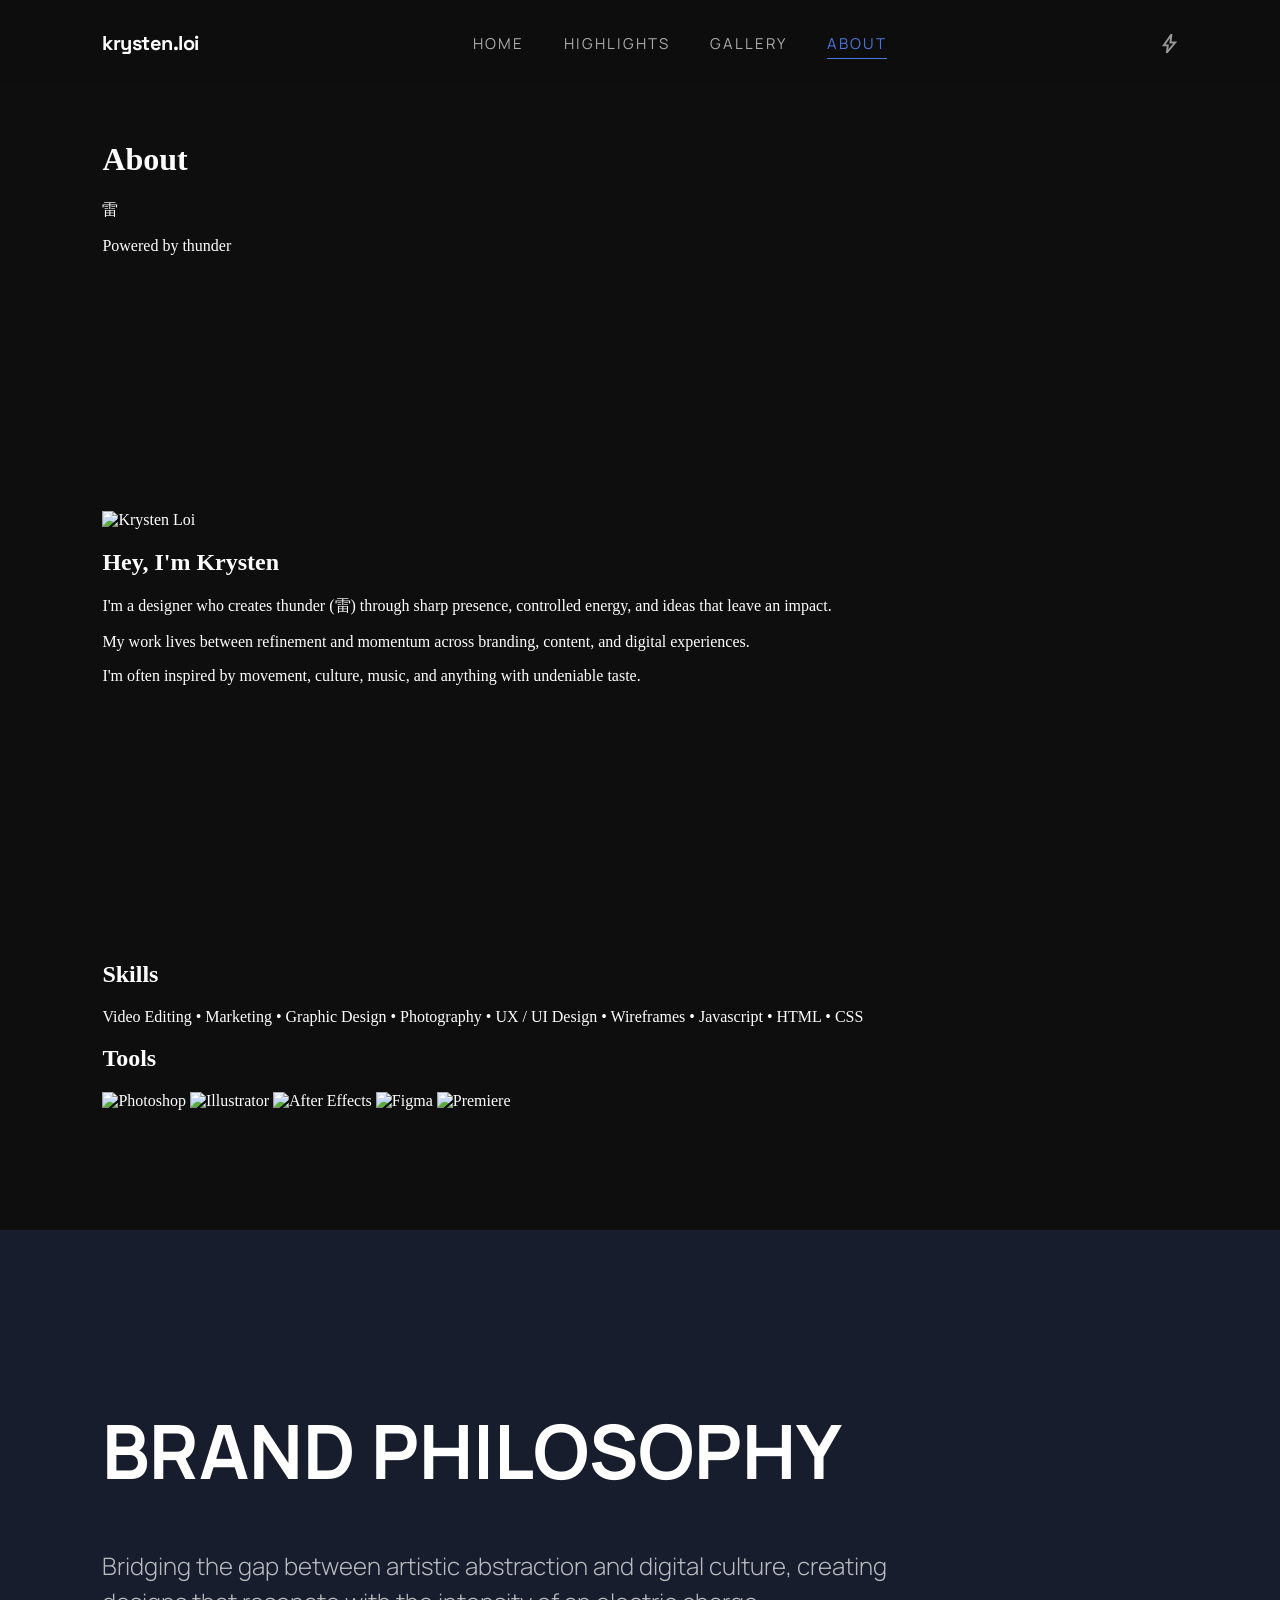
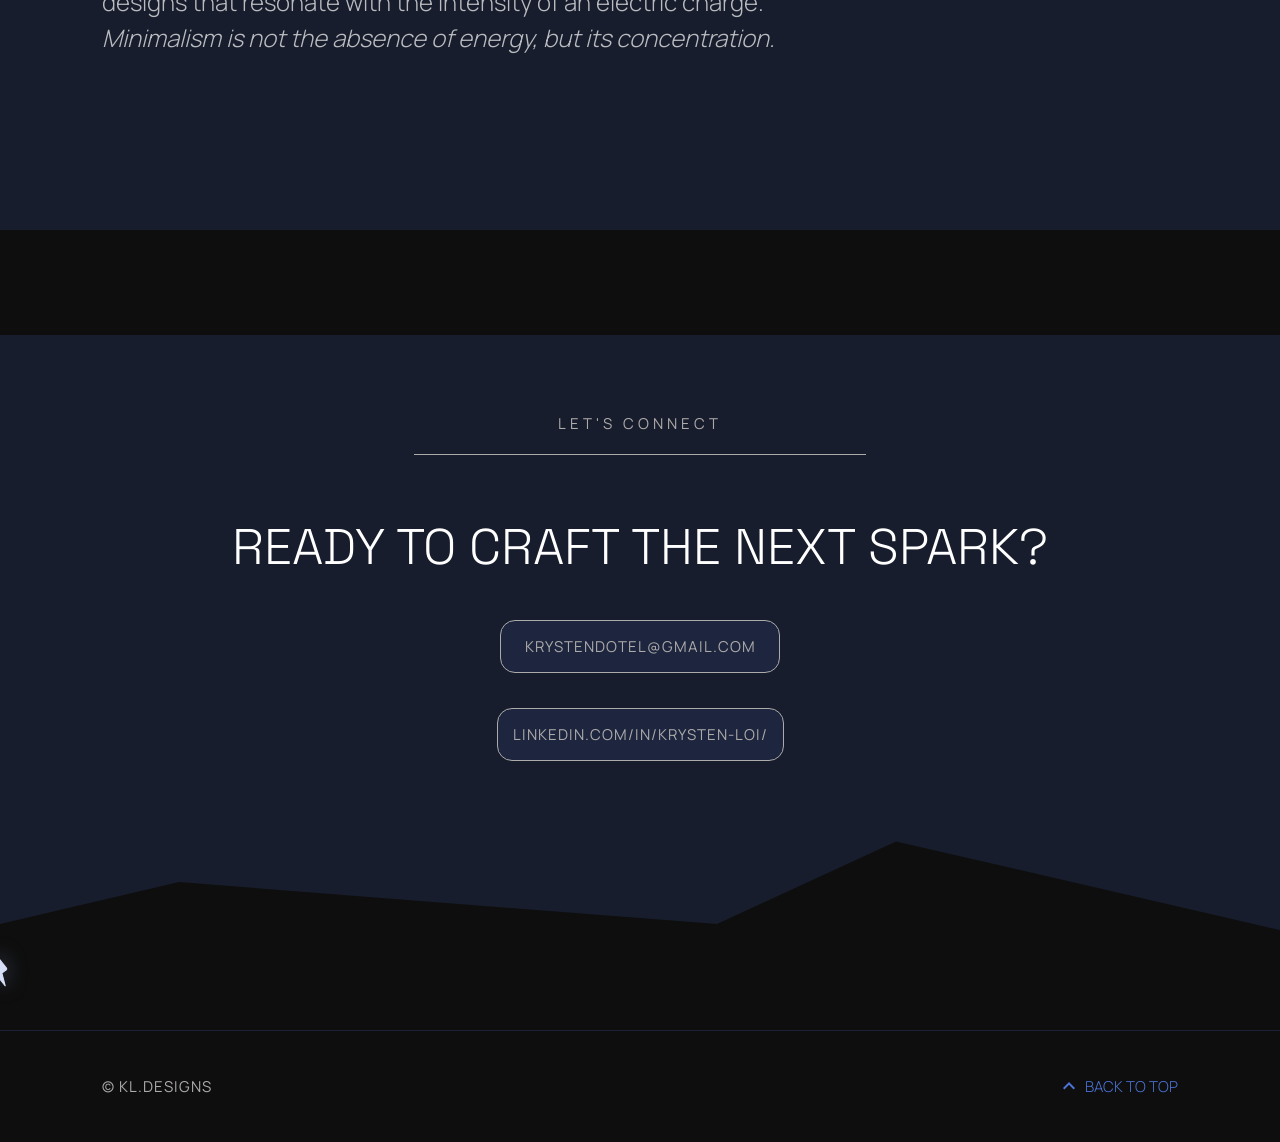
==== about.html @ 182133da "added pages" ====
<!DOCTYPE html>
<html lang="en">

<head>
    <meta charset="UTF-8">
    <meta name="viewport" content="width=device-width, initial-scale=1.0">
    <title>Krysten Loi | Portfolio</title>
    <link rel="stylesheet" href="style.css">

    <link rel="icon" href="media/favicon-k.svg" type="image/svg+xml">
</head>

<body id="top" class="gallery-page">

    <nav class="navbar">
        <div class="logo">krysten.loi</div>
        <ul class="nav-links">
            <li><a href="index.html">Home</a></li>
            <li class="dropdown">
                <a href="index.html#highlights">Highlights</a>
                <ul class="dropdown-menu">
                    <li><a href="highlight-1.html"><span>01</span> Abstract</a></li>
                    <li><a href="highlight-2.html"><span>02</span> Motion</a></li>
                    <li><a href="highlight-3.html"><span>03</span> System</a></li>
                </ul>
            </li>
            <li><a href="gallery.html">Gallery</a></li>
            <li><a href="about.html" class="active">About</a></li>
        </ul>
        <div class="nav-icon">
            <img src="media/lightning-icon.svg" class="lightning-icon" alt="Lightning Icon">
        </div>
    </nav>

    <!-- Page Hero -->
    <header class="about-hero section reveal">
        <div class="container">
            <h1 class="hero-title">About</h1>
            <div class="thunder-accent">
                <span class="kanji-thunder">雷</span>
                <p class="thunder-sub">Powered by thunder</p>
            </div>
        </div>
    </header>

    <!-- Bio Section -->
    <section class="bio section reveal">
        <div class="container bio-grid">
            <div class="bio-image">
                <img src="media/krysten-portrait.jpg" alt="Krysten Loi">
            </div>
            <div class="bio-text">
                <h2 class="section-title">Hey, I'm <span class="blue-text">Krysten</span></h2>
                <p class="large-p">
                    I'm a designer who creates thunder <span class="kanji-small">(雷)</span> through sharp presence, controlled energy, and ideas that leave an impact.
                </p>
                <p>My work lives between refinement and momentum across branding, content, and digital experiences.</p>
                <p>I'm often inspired by movement, culture, music, and anything with undeniable taste.</p>
            </div>
        </div>
    </section>

    <!-- Skills & Tools -->
    <section class="skills-tools section reveal">
        <div class="container">
            <div class="skill-block">
                <h2 class="section-title">Skills</h2>
                <div class="skills-list">
                    <span>Video Editing</span> • <span>Marketing</span> • <span>Graphic Design</span> • <span>Photography</span> • 
                    <span>UX / UI Design</span> • <span>Wireframes</span> • <span>Javascript</span> • <span>HTML</span> • <span>CSS</span>
                </div>
            </div>

            <div class="tool-block">
                <h2 class="section-title">Tools</h2>
                <div class="tools-grid">
                    <img src="media/tool-ps.svg" alt="Photoshop">
                    <img src="media/tool-ai.svg" alt="Illustrator">
                    <img src="media/tool-ae.svg" alt="After Effects">
                    <img src="media/tool-figma.svg" alt="Figma">
                    <img src="media/tool-pr.svg" alt="Premiere">
                    <!-- Add your other tool icons here -->
                </div>
            </div>
        </div>
    </section>

    <!-- Philosophy -->
    <section class="philosophy section reveal">
        <div class="container">
            <h2 class="section-title">Brand <span class="blue-text">Philosophy</span></h2>
            <p class="philosophy-text">
                Bridging the gap between artistic abstraction and digital culture, creating designs that resonate with the 
                <span class="blue-glow">intensity of an electric charge</span>.<br>
                <em>Minimalism is not the absence of energy, but its concentration.</em>
            </p>
        </div>
    </section>

    <div class="cta-content">
        <div class="cta-head-group reveal">
            <div class="cta-head-group">
                <p class="cta-tagline">Let's Connect</p>
                <div class="cta-line"></div>
                <h2 class="cta-main">Ready to craft the next spark?</h2>
            </div>
            <div class="cta-buttons">
                <a href="mailto:krystendotel@gmail.com" class="btn">krystendotel@gmail.com</a>
                <a href="https://linkedin.com/in/krysten-loi/" class="btn">linkedin.com/in/krysten-loi/</a>
            </div>
        </div>
        <div class="cta-bg"></div>
    </div>

    <footer class="footer">
        <div class="footer-bottom">
            <span>© kl.designs</span>
            <a href="#" class="back-to-top" id="backToTop">
                <img src="media/back-to-top-icon.svg" class="back-to-top-button" alt="Back to Top Button">
                Back to Top
            </a>
        </div>
    </footer>

    <div class="custom-cursor-container" id="customCursor">
        <img src="media/cursor.svg" class="custom-cursor-svg" alt="Lightning Cursor">
    </div>
    <script src="cursor.js"></script>

    <script>
        document.addEventListener("DOMContentLoaded", function () {
            const observerOptions = {
                threshold: 0.15 // Triggers when 15% of the element is visible
            };

            const observer = new IntersectionObserver((entries) => {
                entries.forEach((entry) => {
                    if (entry.isIntersecting) {
                        entry.target.classList.add("active");
                        // Optional: Stop observing after it reveals once
                        // observer.unobserve(entry.target);
                    }
                });
            }, observerOptions);

            // Target all elements you want to reveal
            const revealElements = document.querySelectorAll(".reveal");
            revealElements.forEach((el) => observer.observe(el));
        });
    </script>

    <script>
        document.getElementById('backToTop').addEventListener('click', function (e) {
            e.preventDefault(); // Stops the '#' from appearing in your URL
            window.scrollTo({
                top: 0,
                behavior: 'smooth'
            });
        });
    </script>
</body>

</html>
---- style.css ----
@import url('https://fonts.googleapis.com/css2?family=Manrope:wght@300;400;700&family=Space+Grotesk:wght@300;400;700&display=swap');

html {
    scroll-behavior: smooth;
}

/* 1. The initial state (Hidden and shifted down) */
.reveal {
    opacity: 0;
    transform: translateY(30px);
    transition: all 0.8s cubic-bezier(0.25, 1, 0.5, 1);
    transition-property: transform, opacity;
    width: 100%
}
/* 2. The visible state (Triggered by JS) */
.reveal.active {
    opacity: 1;
    transform: translateY(0);
}

:root {
    --bg-color: 14, 14, 14;
    --electric-blue: 77, 117, 216;
    --text-white: 255, 255, 255;
    --text-muted: 173, 170, 170;
    --vivid-purple: 155, 127, 220;
    --burnt-orange: 158, 88, 50;
    --gold-yellow: 213, 173, 82;
}

* {
    box-sizing: border-box;
    /* Stops padding from breaking layout */
}

body {
    position: relative;
    background-color: rgba(var(--bg-color));
    margin: 0;
    padding: 0;
    overflow-x: hidden;
    color: rgba(var(--text-white));
}

.white-text {
    color: rgba(var(--text-white));
}
.accent-text {
    color: rgba(var(--electric-blue));
}
.h1-accent-text {
    color: rgba(var(--vivid-purple));
}
.h2-accent-text {
    color: rgba(var(--burnt-orange));
}
.h3-accent-text {
    color: rgba(var(--gold-yellow));
}

/* Cursor */
body, a, button, .btn, .project-img-wrapper, .project-img-wrapper img, .gallery-action {
    cursor: none !important;
}
.custom-cursor-container {
    position: fixed;
    pointer-events: none;
    /* This allows the mouse to "see" the links underneath */
    z-index: 9999;
    transform: translate(-50%, -50%);
    display: none;
    /* Initial Glow */
    filter: drop-shadow(0 0 10px rgba(125, 143, 193, 0.5));
    transition: filter 0.3s ease, transform 0.3s ease;
}
/* The Active State */
.custom-cursor-container.cursor-hover {
    filter: drop-shadow(0 0 20px rgba(125, 143, 193, 1)) brightness(1.2);
    transform: translate(-50%, -50%) scale(1.3);
}
/* Show only on desktop/mouse devices */
@media (pointer: fine) {
    .custom-cursor-container {
        display: block;
    }
}
.custom-cursor-svg {
    width: 15px;
    /* Adjust based on your design */
    height: auto;
    display: block;
}

/* General Section Spacing - The "Safety Zone" */
.section, .gallery-section, .philosophy {
    padding: 120px 8%;
    /* 8% keeps content from touching the screen edges */
}
.project-item, .project-img-wrapper, .gallery-section, .philosophy .container, .skills-grid {
    position: relative; 
    z-index: 10;
}

/* Navbar */
.navbar {
    position: fixed;
    top: 0;
    width: 100%;
    display: flex;
    justify-content: space-between;
    align-items: center;
    padding: 30px 8%;
    z-index: 100;
    background: rgba(var(--bg-color), 0.8);
    backdrop-filter: blur(10px);
}
.nav-links {
    display: flex;
    list-style: none;
    gap: 40px;
    margin: 0;
    padding: 0;
}
.nav-links li {
    position: relative;
}
.nav-links li > a {
    position: relative;
    z-index: 1; /* Sits above the glow */
    transition: color 0.3s ease;
}
.nav-links a {
    text-decoration: none;
    color: rgba(var(--text-muted));
    font-family: 'Manrope', sans-serif;
    font-size: 15px;
    text-transform: uppercase;
    letter-spacing: 2px;
}
.nav-links a.active {
    color: rgba(var(--electric-blue));
    border-bottom: 1px solid rgba(var(--electric-blue));
    padding-bottom: 4px;
}
/* The Glow Effect */
.nav-links li > a::after {
    content: '';
    position: absolute;
    top: 50%;
    left: 50%;
    transform: translate(-50%, -50%);
    width: 120%; /* Makes the glow wider than the text */
    height: 150%; /* Makes the glow taller than the text */
    background: radial-gradient(
        circle, 
        rgba(var(--electric-blue), 0.15) 0%, 
        rgba(var(--electric-blue), 0.25) 70%
    );
    border-radius: 50%;
    filter: blur(10px);
    opacity: 0;
    z-index: -1; /* Sits behind the text */
    transition: opacity 0.4s ease;
    pointer-events: none;
}
/* Show glow on hover */
.nav-links li > a:hover::after {
    opacity: 5;
}
/* Ensure dropdown links don't get the glow */
.dropdown-menu li a::after {
    display: none !important;
}
.nav-links li.dropdown {
    position: relative;
    display: inline-block;
}
.dropdown-menu {
    position: absolute;
    top: 120%; /* Sits right below the navbar */
    left: 0;
    background: rgba(var(--bg-color), 0.95);
    backdrop-filter: blur(10px);
    list-style: none;
    padding: 5px 0;
    margin: 0;
    min-width: 105px;
    border-radius: 0 5px 5px 0;
    border-left: 1px solid rgba(var(--electric-blue), 0.5);
    
    /* Hidden state */
    opacity: 0;
    visibility: hidden;
    transform: translateY(10px);
    transition: all 0.3s ease;
    z-index: -5;
}
/* Show on hover */
.dropdown:hover .dropdown-menu {
    opacity: 1;
    visibility: visible;
    transform: translateY(0);
}
/* Dropdown link styling */
.dropdown-menu li a {
    padding: 10px 8px;
    display: block;
    color: rgba(var(--text-muted)) !important;
    font-size: 11px !important;
    letter-spacing: 1px;
    border: none !important; /* Removes the active border from the main nav */
    transition: 0.3s ease;
}
.dropdown-menu li a span {
    color: rgba(var(--electric-blue));
    margin-right: 3px;
    font-weight: 700;
}
/* Hover state for project links */
.dropdown-menu li a:hover {
    color: #fff !important;
    background: rgba(var(--electric-blue), 0.1);
    padding-left: 12px;
}
.logo {
    color: rgba(var(--text-white));
    font-family: 'Space Grotesk', sans-serif;
    font-size: 20px;
    letter-spacing: -0.5px;
    font-weight: 700;
}
/* Lightning Vector */
.lightning-icon {
    height: auto;
    display: block;
    object-fit: contain;
}
.page-lightning-container {
    position: absolute;
    top: 2.05%;
    right: 12%;
    width: 122px;
    height: 100%;
    z-index: 2; /* Sits above backgrounds (1) but below images (10) */
    pointer-events: none;
}
.page-lightning-svg {
    width: 100%;
    height: 100%;
    object-fit: fill; /* Allows it to stretch the full length of the page */
    opacity: 0.6;
}

/* Footer */
.footer {
    width: 100%;
    height: 0;
    position: relative;
    z-index: 10;
    padding-top: 40px;
}
.footer-bottom {
    border-top: 0.5px solid rgba(var(--electric-blue), 0.2);
    display: flex;
    justify-content: space-between;
    align-items: center;
    margin: 60px 0;
    padding: 45px 8%;
}
/* Copyright Text */
.footer-bottom span {
    margin: 0;
    font-family: 'Manrope', sans-serif;
    text-transform: uppercase;
    font-size: 15px;
    letter-spacing: 1px;
    color: rgba(var(--text-muted));
}
/* The Link Container */
.back-to-top {
    margin: 0;
    display: flex;
    align-items: center;
    gap: 10px;
    text-decoration: none;
    font-family: 'Manrope', sans-serif;
    font-size: 15px;
    font-weight: 300;
    text-transform: uppercase;
    color: rgba(var(--electric-blue));
    transition: opacity 0.3s ease;
}
.back-to-top:hover {
    opacity: 0.7;
}
.back-to-top-button {
    width: 12px;
    height: auto;
}

/* ==========================================================================
   HOME (Index)
   ========================================================================== */

/* Hero Section */
.hero {
    height: 100vh;
    display: flex;
    align-items: center;
    padding: 0 8%;
    position: relative;
}
.hero-tagline {
    font-family: 'Manrope', sans-serif;
    font-size: 15px;
    color: rgba(var(--text-muted));
    letter-spacing: 3px;
    text-transform: uppercase;
    margin-bottom: 20px;
}
.hero-title h1 {
    font-family: 'Space Grotesk', sans-serif;
    font-size: clamp(60px, 10vw, 130px);
    text-transform: uppercase;
    line-height: 1;
    margin: 0;
}
/* The Thunder Glow */
.thunder-wrapper {
    position: relative;
    display: inline-block;
}
.glow-text {
    position: absolute;
    top: 0;
    left: 0;
    z-index: -1;
    color: rgba(var(--electric-blue));
    filter: blur(25px);
    opacity: 0.7;
}
.hero-disclaimer {
    font-family: 'Manrope', sans-serif;
    color: rgba(var(--text-muted));
    font-size: 15px;
    letter-spacing: 1px;
    margin-top: 20px;
    font-weight: 300;
}
.hero-container::after {
    content: '';
    position: absolute;
    inset: 0;
    background: rgb(125, 143, 193);
    opacity: 0;
    z-index: 1;
    pointer-events: none;
    /* Lasts 1.2s to cover the initial zap and some afterglow */
    animation: storm-flicker 3s ease-out forwards;
}
@keyframes storm-flicker {

    /* 0s - 0.5s: The Violent Strike (Rapid flickering) */
    0% {
        opacity: 0;
    }

    2% {
        opacity: 0.20;
    }

    4% {
        opacity: 0.05;
    }

    6% {
        opacity: 0.35;
    }

    /* The Peak */
    8% {
        opacity: 0.10;
    }

    10% {
        opacity: 0.25;
    }

    12% {
        opacity: 0.05;
    }

    15% {
        opacity: 0.15;
    }

    25% {
        opacity: 0;
    }
}
.lightning-zap {
    width: 804px;
    height: 2234px;
    background-image: url('media/animated-lightning-ss.png');
    background-repeat: no-repeat;
    background-size: 8040px 2234px;

    animation: zap-strike 0.6s steps(9) forwards;

    position: absolute;
    top: 0;
    right: -10%;
    transform: scale(0.35);
    transform-origin: top;

    filter: drop-shadow(0 0 15px rgba(var(--electric-blue), 0.6));
    animation: zap-strike 0.6s steps(9) forwards, lightning-glow 0.6s ease-out forwards;
}
@keyframes zap-strike {
    from {
        background-position: 0 0;
    }

    to {
        background-position: -7236px 0;
    }
}
@keyframes lightning-glow {
    0% {
        filter: drop-shadow(0 0 0px rgba(var(--electric-blue), 0));
    }

    20% {
        filter: drop-shadow(0 0 30px rgba(var(--electric-blue), 0.9)) brightness(1.5);
    }

    100% {
        filter: drop-shadow(0 0 15px rgba(var(--electric-blue), 0.6)) brightness(1.1);
    }
}
#highlights h2, #gallery h2, .philosophy h2, #skills h2 {
    font-family: 'Manrope', sans-serif;
    font-size: clamp(40px, 6vw, 75px);
    line-height: 1;
    text-transform: uppercase;
    margin-bottom: 60px;
}

/* Project Highlights */
#highlights {
    background-color: rgba(var(--electric-blue), 0.15);
    padding-top: 150px;
}
.project-item {
    margin-bottom: 100px;
}
.project-item h3 {
    font-family: 'Space Grotesk', sans-serif;
    font-size: 30px;
    line-height: 1;
    text-transform: uppercase;
    font-weight: 400;
    color: rgba(255, 255, 255);
}
.project-item p {
    font-family: 'Manrope', sans-serif;
    font-size: 20px;
    line-height: 1.3;
    margin-bottom: 30px;
    font-weight: 300;
    color: rgba(var(--text-white), 0.7);
    max-width: 900px;
    width: 100%;
}
.project-num {
    font-family: 'Manrope', sans-serif;
    color: rgba(var(--text-muted));
    font-size: 15px;
    text-transform: uppercase;
}
.tags {
    display: flex;
    gap: 10px;
    margin: 20px 0;
}
.tags span {
    font-family: 'Manrope', sans-serif;
    background: rgba(var(--electric-blue), 0.15);
    color: rgba(var(--text-muted));
    padding: 10px 12px;
    border-radius: 10px;
    font-size: 15px;
    font-weight: 300;
}
.project-img-wrapper img {
    width: 100%;
    max-width: 900px;
    height: auto;
    display: block;
    border-radius: 3px;

    filter: brightness(0.8);
    /* Smooth out the animation */
    transition: transform 0.6s cubic-bezier(0.25, 1, 0.5, 1), filter 0.3s ease;
}
.project-img-wrapper:hover img {
    /* Slightly enlarges the image */
    transform: scale(1.02);

    /* Optional: Slight brightness boost to make it "pop" */
    filter: brightness(1);
}

/* Gallery */
.gallery-scroll {
    overflow: hidden;
    /* Hides the images that are "off-screen" */
    width: 120%;
    margin-left: -10%;
}
.scroll-track {
    display: flex;
    gap: 0px;
    width: max-content;
    /* Critical: keeps all images in one long line */
    animation: scroll 80s linear infinite;
}
.scroll-track img {
    height: 350px;
    border-radius: 0px;
    flex-shrink: 0;
    /* Prevents images from getting squashed */
}
@keyframes scroll {
    0% {
        transform: translateX(0);
    }

    100% {
        /* This moves the track exactly to the point where the 
           cloned images start, making the reset invisible */
        transform: translateX(-50%);
    }
}
.gallery-scroll:hover .scroll-track {
    animation-play-state: paused;
}
.gallery-action a {
    text-decoration: none;
    display: flex;
    align-items: center;
    gap: 15px;
    margin-top: 40px;
    width: fit-content;
}
.gallery-action a p {
    font-family: 'Manrope', sans-serif;
    font-size: 20px;
    color: rgba(255, 255, 255, 0.7);
    line-height: 1;
    font-weight: 300;
    margin: 0;
    /* Removes default browser margins that can break alignment */
}
.gallery-button {
    width: 10px;
    height: auto;
    transition: transform 0.3s ease;
    /* Smooth animation for the hover effect */
}
/* Make the arrow move slightly on hover */
.gallery-action:hover .gallery-button {
    transform: translateX(5px);
}

/* Philosophy */
.philosophy {
    background-color: rgba(77, 117, 216, 0.15);
    padding-bottom: 150px;
}
.philosophy-text {
    font-family: 'Manrope', sans-serif;
    color: rgba(255, 255, 255, 0.7);
    font-size: 24px;
    max-width: 800px;
    line-height: 1.5;
    font-weight: 300;
}

/* Skills */
.skills-grid {
    display: grid;
    grid-template-columns: max-content max-content;
    gap: 160px;
}
.skills-group p {
    font-family: 'Manrope', sans-serif;
    font-size: 25px;
    font-weight: 300;
    color: rgba(125, 143, 193);
    line-height: 1;

    margin-top: 0;
    padding: 5px 0 25px 0;
    /* Controls vertical space inside each item */
    border-bottom: 1.5px solid rgba(62, 79, 121, 0.5);
}
.skills-group p:first-child {
    padding-top: 30px;
    border-top: 1.5px solid rgba(62, 79, 121, 0.5);
}
.tools-group {
    display: flex;
    flex-direction: column;
    gap: 13.5px;
}
.tool {
    display: flex;
    align-items: center;

    padding: 5px 0 25px 0;
    /* Tighten this number to decrease vertical spacing */
    border-bottom: 1.5px solid rgba(62, 79, 121, 0.5);
}
.tool:first-child {
    padding-top: 30px;
    border-top: 1.5px solid rgba(62, 79, 121, 0.5);
}
.tool p {
    font-family: 'Manrope', sans-serif;
    font-size: 25px;
    font-weight: 300;
    color: rgba(255, 255, 255, 0.7);
    margin: 0;
    line-height: 1.2;
}
.tool img {
    width: 55px;
    height: auto;
    padding-right: 20px;
}

/* CTA Section Container */
.cta-content {
    position: relative;
    text-align: center;
    overflow: hidden;
    display: flex;
    flex-direction: column;
    justify-content: center;
    align-items: center;
    min-height: 700px;
}
/* Grouping the Header Text */
.cta-head-group {
    position: relative;
    z-index: 5;
    width: 100%;
    display: inline-block;
    text-align: center;
    padding: 0 8%;
}
.cta-tagline {
    font-family: 'Manrope', sans-serif;
    text-transform: uppercase;
    letter-spacing: 4px;
    color: rgba(var(--text-muted));
    font-size: 15px;
    margin-bottom: 20px;
}
.cta-line {
    width: 50%;
    height: 1px;
    background: rgba(var(--text-muted));
    margin: 0 auto 60px auto;
}
.cta-main {
    font-family: 'Space Grotesk', sans-serif;
    font-size: 50px;
    text-transform: uppercase;
    font-weight: 300;
}
/* Buttons */
.cta-buttons {
    position: relative;
    z-index: 5;
    display: flex;
    flex-direction: column;
    gap: 35px;
    align-items: center;
}
.cta-buttons a {
    text-decoration: none;
}
.cta-content .btn {
    border: 1px solid rgba(var(--text-muted));
    border-radius: 15px;
    padding: 15px;
    min-width: 280px;
    font-family: 'Manrope', sans-serif;
    text-transform: uppercase;
    font-size: 15px;
    letter-spacing: 1px;
    background: rgba(var(--electric-blue), 0.1);
    color: rgba(var(--text-muted));
    transition: 0.3s;
}
.cta-content .btn:hover {
    border-color: rgba(125, 143, 193);
    background: rgba(var(--electric-blue), 0.05);
    color: rgba(125, 143, 193);
}
/* Background Image */
.cta-bg {
    position: absolute;
    bottom: 0;
    left: 0;
    width: 100%;
    height: 85%;
    background-image: url('media/footer-home.svg');
    background-position: bottom center;
    background-repeat: no-repeat;
    background-size: cover;
    z-index: -1;
    pointer-events: none;
}

/* Responsive Mobile Fixes */
@media (max-width: 768px) {

    .section,
    .navbar {
        padding-left: 5%;
        padding-right: 5%;
    }

    .skills-grid {
        grid-template-columns: 1fr;
        width: 100%;
    }

    .hero-graphic {
        opacity: 0.2;
        right: -10%;
    }
}

/* ==========================================================================
   HIGHLIGHT 1 - POSTER DESIGN (Visual Identity)
   ========================================================================== */

/* Navbar */
.highlight1-page .nav-links a.active {
    color: rgba(var(--vivid-purple));
    border-bottom: 1px solid rgba(var(--vivid-purple));
    padding-bottom: 4px;
}
/* The Glow Effect */
.highlight1-page .nav-links li > a::after {
    content: '';
    position: absolute;
    top: 50%;
    left: 50%;
    transform: translate(-50%, -50%);
    width: 120%; /* Makes the glow wider than the text */
    height: 150%; /* Makes the glow taller than the text */
    background: radial-gradient(
        circle, 
        rgba(var(--vivid-purple), 0.15) 0%, 
        rgba(var(--vivid-purple), 0.25) 70%
    );
    border-radius: 50%;
    filter: blur(10px);
    opacity: 0;
    z-index: -1; /* Sits behind the text */
    transition: opacity 0.4s ease;
    pointer-events: none;
}
/* Show glow on hover */
.highlight1-page .nav-links li > a:hover::after {
    opacity: 5;
}
.highlight1-page .dropdown-menu {
    position: absolute;
    top: 120%; /* Sits right below the navbar */
    left: 0;
    background: rgba(var(--bg-color), 0.95);
    backdrop-filter: blur(10px);
    list-style: none;
    padding: 5px 0;
    margin: 0;
    min-width: 105px;
    border-radius: 0 5px 5px 0;
    border-left: 1px solid rgba(var(--vivid-purple), 0.5);
    
    /* Hidden state */
    opacity: 0;
    visibility: hidden;
    transform: translateY(10px);
    transition: all 0.3s ease;
    z-index: -5;
}
.highlight1-page .dropdown-menu li a span {
    color: rgba(var(--vivid-purple));
    margin-right: 3px;
    font-weight: 700;
}
/* Hover state for project links */
.highlight1-page .dropdown-menu li a:hover {
    color: #fff !important;
    background: rgba(var(--vivid-purple), 0.1);
    padding-left: 12px;
}

.highlight1-page .page-lightning-container {
    position: absolute;
    top: 0;
    height: 91.85%;
    right: 4.7%;
    z-index: 1;
    pointer-events: none;
}

/* Project Hero Layout */
.project-hero {
    height: 80vh;
    display: flex;
    align-items: center;
    padding-top: 0px;
    padding-bottom: 45px;
}
/* View All Portfolio Highlights */
.highlight1-page .back-link {
    font-family: 'Manrope', sans-serif;
    font-size: 15;
    color: rgba(var(--vivid-purple), 0.7);
    text-transform: uppercase;
    letter-spacing: 3px;
    font-weight: 400;
    text-decoration: none;
    display: block;
    margin-bottom: 40px;
}
.back-link img {
    width: 10px;
    height: auto;
    margin-right: 5px;
    vertical-align: middle;
    transition: transform 0.4s cubic-bezier(0.25, 1, 0.5, 1), opacity 0.3s ease;
    opacity: 0.7;
}
.back-link:hover img {
    transform: translateX(-5px); /* Adjust this for how far you want it to slide */
    opacity: 1;
}
.highlight1-page .back-link:hover {
    color: rgba(var(--vivid-purple), 1);
}

/* Project Detail */
.project-meta {
    font-family: 'Manrope', sans-serif;
    font-size: clamp(60px, 10vw, 15);
    color: rgba(var(--text-muted));
    letter-spacing: 3px;
    text-transform: uppercase;
    margin-top: 90px;
    margin-bottom: 40px;
}

/* Hero Title */
.hero-title h1 {
    font-family: 'Space Grotesk', sans-serif;
    font-size: clamp(60px, 10vw, 120px);
    text-transform: uppercase;
    line-height: 1;
    margin: 0;
}
.project-category h1 {
    font-size: clamp(30px, 10vw, 90px);
    font-weight: 300;
}

/* Scroll to Explore */
@keyframes arrowBounce {
    0%, 100% {
        transform: translateY(0);
        opacity: 0.8;
    }
    50% {
        transform: translateY(5px); /* The "nudge" distance */
        opacity: 1;
    }
}
.scroll-prompt img {
    width: 15px;
    height: auto;
    margin-left: 10px;
    animation: arrowBounce 2s infinite ease-in-out;
}
.scroll-prompt {
    font-family: 'Manrope', sans-serif;
    color: rgba(var(--text-muted));
    text-transform: uppercase;
    letter-spacing: 3px;
    font-size: 15px;
    margin-top: 40px;
    font-weight: 300;
}
.scroll-link {
    text-decoration: none;
    color: inherit;
    display: flex;
    align-items: center;
    transition: color 0.3s ease;
}
.scroll-link:hover {
    color: rgba(var(--text-white), 0.8);
}

/* Stats Bar */
.highlight1-page .project-stats {
    display: grid;
    grid-template-columns: 0.5fr 0.8fr 1.4fr 1.6fr 0.3fr;
    padding: 50px 8% 35px;
    background-color: rgba(var(--vivid-purple), 0.05);
}
.stat-item {
    display: block;
    font-family: 'Manrope', sans-serif;
    text-transform: uppercase;
    letter-spacing: 1px;
    font-weight: 300;
}
.stat-item label {
    font-size: 12;
    color: rgba(var(--text-muted));
}
.stat-item p {
    font-size: 15;
    color: rgba(var(--text-white));
}

/* Production Output */
.output-row {
    display: flex;
    align-items: center;
    gap: 0px;
    margin-bottom: 0px;
    padding: 0 8% 0px 0;
}
.output-row.reverse {
    flex-direction: row-reverse;
    text-align: right;
}
.output-img {
    flex: 1;
}
.output-img img {
    width: 80%;
    border-radius: 5px;
}
.output-text {
    flex: 1;
    max-width: 500px;
}
.output-text h3 {
    font-family: 'Space Grotesk', sans-serif;
    font-size: 30px;
    text-transform: uppercase;
    font-weight: 300;
    margin-bottom: 20px;
}
.output-text p {
    font-family: 'Manrope', sans-serif;
    color: rgba(var(--text-muted));
    font-size: 22px;
    font-weight: 300;
    margin-bottom: 20px;
}
.highlight1-page .quote {
    font-family: 'Manrope', sans-serif;
    color: rgba(var(--vivid-purple));
    font-size: 20px;
    font-style: italic;
    letter-spacing: 1px;
    font-weight: 300;
    border-left: 1px solid rgba(var(--vivid-purple));
    margin: 30px 0 0 0;
    padding: 0 0 0 20px;
}
.highlight1-page .reverse .quote {
    border-left: none;
    border-right: 1px solid rgba(var(--vivid-purple), 1);
    padding: 0 20px 0 0;
}

/* The Narrative */
.narrative-text {
    display: grid;
    grid-template-columns: 1fr 2fr; 
    gap: 80px;
    padding: 0px 8% 0 0;
    align-items: start;
}
.narrative-heading h3 {
    margin-top: 0;
    font-family: 'Space Grotesk', sans-serif;
    font-size: 30px;
    text-transform: uppercase;
    font-weight: 300;
}
.narrative-blurb {
    max-width: 700px;
    padding-bottom: 90px;
}
.narrative-blurb h5 {
    margin-top: 0;
    font-family: 'Manrope', sans-serif;
    font-size: 25px;
    color: rgba(var(--text-white), 0.8);
    font-weight: 300;
    margin-bottom: 20px;
}
.narrative-blurb h4 {
    font-family: 'Manrope', sans-serif;
    text-transform: uppercase;
    letter-spacing: 2px;
    font-size: 15px;
    color: rgba(var(--text-muted));
    font-weight: 300;
    letter-spacing: 1px;
    margin: 60px 0 15px 0;
}
.narrative-blurb p {
    font-family: 'Manrope', sans-serif;
    font-size: 20px;
    color: rgba(var(--text-muted));
    font-weight: 300;
    letter-spacing: 1px;
    margin-bottom: 10px;
}

/* Visual Break */
.visual-break img {
    width: 92%;
    border-radius: 5px;
}

/* The Execution */
.execution-text {
    display: grid;
    grid-template-columns: 3fr 1fr; 
    gap: 80px;
    padding: 0px 8% 0 0;
    align-items: start;
}
.execution-heading h3 {
    margin-top: 0;
    font-family: 'Space Grotesk', sans-serif;
    font-size: 30px;
    text-transform: uppercase;
    font-weight: 300;
}
.execution-blurb {
    padding-bottom: 50px;
}
.execution-blurb h5 {
    margin-top: 0;
    font-family: 'Manrope', sans-serif;
    font-size: 25px;
    color: rgba(var(--text-white), 0.8);
    font-weight: 300;
}
.highlight1-page .proccess-work-text {
    flex: 1;
    max-width: 500px;
}
.proccess-work-text h3 {
    font-family: 'Space Grotesk', sans-serif;
    font-size: 25px;
    text-transform: uppercase;
    font-weight: 300;
    margin-bottom: 20px;
}
.proccess-work-text p {
    font-family: 'Manrope', sans-serif;
    color: rgba(var(--text-muted));
    font-size: 20px;
    font-weight: 300;
    margin-bottom: 20px;
}
.highlight1-page .execution-part-1 {
    display: grid;
    grid-template-columns: 1.5fr 2.5fr; 
    gap: 150px;
    padding: 0 8% 50px 0;
    align-items: center;
}
.highlight1-page .execution-img-1 {
    display: grid;
    grid-template-columns: 1fr 1fr;
    gap: 20px 15px;
}
.highlight1-page .execution-img-1 img {
    display: block;
    object-fit: cover;
}
.execution-img-1 img:nth-child(1) {
    /* Target first image (top left) */
    width: 100%;
    justify-self: start;
}
.execution-img-1 img:nth-child(2) {
    /* Target second image (top right) */
    width: 100%;
    transform: translateY(-0.5px);
}
.execution-img-1 img:nth-child(3) {
    /* Target third image (bottom left) */
    width: 94%;
    transform: translateX(7px);
}
.execution-img-1 img:nth-child(4) {
    /* Target fourth image (bottom right) */
    width: 95%;
    transform: translateX(7px);
}
.highlight1-page .execution-part-2 {
    display: grid;
    grid-template-columns: 2.5fr 1.5fr; 
    gap: 0px;
    padding: 0 8% 50px 0;
    align-items: center;
}
.highlight1-page .execution-img-2 {
    display: grid;
    grid-template-columns: 1fr 1fr;
    gap: 20px 20px;
}
.highlight1-page .execution-img-2 img {
    width: 100%;
    height: auto;
    display: block;
    object-fit: cover;
}
.proccess-work-text.reverse {
    text-align: right;
}

/* Next Project */
.np-content {
    position: relative;
    text-align: center;
    overflow: hidden;
    display: flex;
    flex-direction: column;
    justify-content: center;
    align-items: center;
    min-height: 700px;
}
.np-head-group {
    padding: 0 8%;
    display: flex;
    flex-direction: column;
    align-items: center;
    width: 100%;
}
.np-title-container {
    display: inline-flex;
    flex-direction: column;
    align-items: center;
    width: fit-content;
}
.np-tagline {
    font-family: 'Manrope', sans-serif;
    text-transform: uppercase;
    letter-spacing: 4px;
    color: rgba(var(--text-muted));
    font-size: 20px;
    margin-bottom: 20px;
}
.np-line {
    width: 100%;
    height: 1px;
    background: rgba(var(--text-muted));
    margin: 0 auto 10px auto;
}
.np-main {
    font-family: 'Space Grotesk', sans-serif;
    font-size: 80px;
    text-transform: uppercase;
    font-weight: 300;
}
.cs-link {
    display: flex;
    align-items: center;
    gap: 12px;
    text-decoration: none;
    
    font-family: 'Manrope', sans-serif;
    font-size: 20px;
    font-weight: 300;
    text-transform: uppercase;
    letter-spacing: 4px;
    color: rgba(var(--text-muted));
    
    transition: all 0.3s cubic-bezier(0.25, 0.46, 0.45, 0.94);
}
.cs-link img {
    width: 10px;
    height: auto;
    transition: transform 0.3s ease;
}
.cs-link:hover {
    color: rgba(var(--text-white), 1);
}
.cs-link:hover img {
    transform: translateX(5px);
}
/* Background Image */
.highlight1-page .np-bg {
    position: absolute;
    bottom: 0;
    left: 0;
    width: 100%;
    height: 85%;
    background-image: url('media/footer-h1.svg');
    background-position: bottom center;
    background-repeat: no-repeat;
    background-size: cover;
    z-index: -1;
    pointer-events: none;
}

/* Background */
.highlight1-page .continuous-bg-wrapper {
    position: relative;
    height: 100%;
    background-repeat: no-repeat;
    background-size: cover;
    background-position: center top;
    background-image: linear-gradient(rgba(var(--bg-color), 0.6), rgba(var(--bg-color), 1)), url('media/h1-background.png');
}

/* Responsive Fix */
@media (max-width: 900px) {
    .project-stats { grid-template-columns: 1fr 1fr; gap: 30px; }
    .narrative-row, .narrative-row.reverse { flex-direction: column; gap: 40px; }
}

/* ==========================================================================
   HIGHLIGHT 2 - SHORT DOCUMENTARY (The Quiet Game)
   ========================================================================== */

/* Navbar */
.highlight2-page .nav-links a.active {
    color: rgba(var(--burnt-orange));
    border-bottom: 1px solid rgba(var(--burnt-orange));
    padding-bottom: 4px;
}
/* The Glow Effect */
.highlight2-page .nav-links li > a::after {
    content: '';
    position: absolute;
    top: 50%;
    left: 50%;
    transform: translate(-50%, -50%);
    width: 120%; /* Makes the glow wider than the text */
    height: 150%; /* Makes the glow taller than the text */
    background: radial-gradient(
        circle, 
        rgba(var(--burnt-orange), 0.15) 0%, 
        rgba(var(--burnt-orange), 0.25) 70%
    );
    border-radius: 50%;
    filter: blur(10px);
    opacity: 0;
    z-index: -1; /* Sits behind the text */
    transition: opacity 0.4s ease;
    pointer-events: none;
}
/* Show glow on hover */
.highlight2-page .nav-links li > a:hover::after {
    opacity: 5;
}
.highlight2-page .dropdown-menu {
    position: absolute;
    top: 120%; /* Sits right below the navbar */
    left: 0;
    background: rgba(var(--bg-color), 0.95);
    backdrop-filter: blur(10px);
    list-style: none;
    padding: 5px 0;
    margin: 0;
    min-width: 105px;
    border-radius: 0 5px 5px 0;
    border-left: 1px solid rgba(var(--burnt-orange), 0.5);
    
    /* Hidden state */
    opacity: 0;
    visibility: hidden;
    transform: translateY(10px);
    transition: all 0.3s ease;
    z-index: -5;
}
.highlight2-page .dropdown-menu li a span {
    color: rgba(var(--burnt-orange));
    margin-right: 3px;
    font-weight: 700;
}
/* Hover state for project links */
.highlight2-page .dropdown-menu li a:hover {
    color: #fff !important;
    background: rgba(var(--burnt-orange), 0.1);
    padding-left: 12px;
}

.highlight2-page .page-lightning-container {
    position: absolute;
    top: 0;
    height: 88.1%;
    right: 4.4%;
    z-index: 1;
    pointer-events: none;
}

/* View All Portfolio Highlights */
.highlight2-page .back-link {
    font-family: 'Manrope', sans-serif;
    font-size: 15;
    color: rgba(var(--burnt-orange), 0.7);
    text-transform: uppercase;
    letter-spacing: 3px;
    font-weight: 400;
    text-decoration: none;
    display: block;
    margin-bottom: 40px;
}
.highlight2-page .back-link:hover {
    color: rgba(var(--burnt-orange), 1);
}

/* Stats Bar */
.highlight2-page .project-stats {
    display: grid;
    grid-template-columns: 0.7fr 0.7fr 1.2fr 1.2fr 0.3fr;
    padding: 50px 8% 35px;
    background-color: rgba(var(--burnt-orange), 0.05);
}

/* Production Output */
.highlight2-page .production-output {
    padding: 100px 0 120px 8%;
    width: 245%;
}
.video-hero-container {
    width: 100%;
    border-radius: 5px;
    overflow: hidden;
    box-shadow: 0 30px 60px rgba(var(--bg-color), 0.5);
    background: rgba(var(--bg-color));
}
.production-video {
    width: 100%; 
    height: auto;
    display: block;
    position: relative;
    border-radius: 5px;
    overflow: hidden;
    cursor: pointer;
}
.thumbnail-img {
    width: 100%;
    display: block;
    transition: transform 0.6s cubic-bezier(0.25, 1, 0.5, 1), filter 0.3s ease;
    filter: brightness(1);
}
.production-video:hover .thumbnail-img {
    filter: brightness(0.7);
    transform: scale(1.02);
}
.vid-btn {
    padding: 12px 24px;
    font-family: 'Manrope', sans-serif;
    color: rgba(var(--electric-blue));
    background-color: rgba(var(--text-white));
    border-radius: 30px;
    font-size: 20px;
    font-weight: bold;
    text-transform: uppercase;
    text-decoration: none;
    
    position: absolute;
    top: 50%;
    left: 50%;
    transform: translate(-50%, -50%); 
    
    opacity: 1;
    transition: all 0.3s ease;
    z-index: 3;
    pointer-events: none;
}
.production-video:hover .vid-btn {
    opacity: 1;
    background-color: rgba(var(--electric-blue));
    color: rgba(var(--text-white));
    transform: translate(-50%, -50%) scale(1.1);
}

/* The Execution */
.highlight2-page .proccess-work {
    display: flex;
    flex-direction: column;
    justify-content: space-between;
}
.highlight2-page .proccess-work-text {
    flex: 1;
    max-width: 500px;
}
.highlight2-page .execution-part-1 {
    display: grid;
    grid-template-columns: 1.1fr 1.5fr; 
    gap: 50px; 
    padding: 0 8% 100px 0;
    align-items: stretch;
}
.highlight2-page .execution-img-1 {
    display: flex;
    flex-direction: column;
    gap: 50px;
}
.highlight2-page .execution-img-1 img {
    width: 100%;
    height: auto;
    object-fit: cover;
}
.highlight2-page .execution-img-1 img:first-child {
    grid-column: span 2;
}
.highlight2-page .execution-part-2 {
    display: grid;
    grid-template-columns: 1.1fr 1.5fr; 
    gap: 50px;
    padding: 0 8% 50px 0;
    align-items: center;
}
.highlight2-page .execution-img-2 img {
    width: 100%;
    height: auto;
    display: block;
    object-fit: cover;
}

/* Next Project */
.highlight2-page .np-bg {
    position: absolute;
    bottom: 0;
    left: 0;
    width: 100%;
    height: 85%;
    background-image: url('media/footer-h2.svg');
    background-position: bottom center;
    background-repeat: no-repeat;
    background-size: cover;
    z-index: -1;
    pointer-events: none;
}

/* Background */
.highlight2-page .continuous-bg-wrapper {
    position: relative;
    height: 100%;
    background-repeat: no-repeat;
    background-size: cover;
    background-position: center top;
    background-image: linear-gradient(rgba(var(--bg-color), 0), rgba(var(--bg-color), 1)), url('media/h2-background.png');
}

/* Responsive Fix */
@media (max-width: 900px) {
    .project-stats { grid-template-columns: 1fr 1fr; gap: 30px; }
    .narrative-row, .narrative-row.reverse { flex-direction: column; gap: 40px; }
}

/* ==========================================================================
   HIGHLIGHT 3 - PRODUCT REBRANDING (Luxury in d'Alba)
   ========================================================================== */

/* Navbar */
.highlight3-page .nav-links a.active {
    color: rgba(var(--gold-yellow));
    border-bottom: 1px solid rgba(var(--gold-yellow));
    padding-bottom: 4px;
}
/* The Glow Effect */
.highlight3-page .nav-links li > a::after {
    content: '';
    position: absolute;
    top: 50%;
    left: 50%;
    transform: translate(-50%, -50%);
    width: 120%; /* Makes the glow wider than the text */
    height: 150%; /* Makes the glow taller than the text */
    background: radial-gradient(
        circle, 
        rgba(var(--gold-yellow), 0.15) 0%, 
        rgba(var(--gold-yellow), 0.25) 70%
    );
    border-radius: 50%;
    filter: blur(10px);
    opacity: 0;
    z-index: -1; /* Sits behind the text */
    transition: opacity 0.4s ease;
    pointer-events: none;
}
/* Show glow on hover */
.highlight3-page .nav-links li > a:hover::after {
    opacity: 5;
}
.highlight3-page .dropdown-menu {
    position: absolute;
    top: 120%; /* Sits right below the navbar */
    left: 0;
    background: rgba(var(--bg-color), 0.95);
    backdrop-filter: blur(10px);
    list-style: none;
    padding: 5px 0;
    margin: 0;
    min-width: 105px;
    border-radius: 0 5px 5px 0;
    border-left: 1px solid rgba(var(--gold-yellow), 0.5);
    
    /* Hidden state */
    opacity: 0;
    visibility: hidden;
    transform: translateY(10px);
    transition: all 0.3s ease;
    z-index: -5;
}
.highlight3-page .dropdown-menu li a span {
    color: rgba(var(--gold-yellow));
    margin-right: 3px;
    font-weight: 700;
}
/* Hover state for project links */
.highlight3-page .dropdown-menu li a:hover {
    color: #fff !important;
    background: rgba(var(--gold-yellow), 0.1);
    padding-left: 12px;
}

.highlight3-page .page-lightning-container {
    position: absolute;
    top: 0;
    height: 91.85%;
    right: 4.7%;
    z-index: 1;
    pointer-events: none;
}

/* View All Portfolio Highlights */
.highlight3-page .back-link {
    font-family: 'Manrope', sans-serif;
    font-size: 15;
    color: rgba(var(--gold-yellow), 0.7);
    text-transform: uppercase;
    letter-spacing: 3px;
    font-weight: 400;
    text-decoration: none;
    display: block;
    margin-bottom: 40px;
}
.highlight3-page .back-link:hover {
    color: rgba(var(--gold-yellow), 1);
}

/* Stats Bar */
.highlight3-page .project-stats {
    display: grid;
    grid-template-columns: 0.9fr 0.8fr 1.1fr 1.5fr 0.3fr;
    padding: 50px 8% 35px;
    background-color: rgba(var(--gold-yellow), 0.05);
}

/* Production Output */
.highlight3-page .production-output {
    padding: 100px 8% 150px;
    width: 92%;
}
.production-output-img {
    width: 100%;
    height: auto;
    border-radius: 5px;
}
.production-output h4 {
    margin: 50px 0 20px;
    font-family: 'Manrope', sans-serif;
    text-transform: uppercase;
    letter-spacing: 2px;
    font-size: 15px;
    color: rgba(var(--text-muted));
    font-weight: 300;
    letter-spacing: 1px;
}
.video-hero-container {
    display: grid;
    grid-template-columns: repeat(3, 1fr);
    gap: 50px;
    width: 100%;
    box-sizing: border-box;
    background: transparent;
}
.campaign-video {
    width: 100%;
    height: auto;
    object-fit: cover;
    border-radius: 5px;
}

/* The Execution */
.proccess-work {
    width: 92%;
}
.highlight3-page .proccess-work-text {
    max-width: 100%;
}
.execution-big-idea {
    display: flex;
    flex-direction: column;
    gap: 30px;
    padding: 0;
    width: 100%;
}
.big-idea {
    width: 100%;
}
.big-idea img {
    width: 92%;
    height: auto;
    display: block;
    border-radius: 5px;
}
.execution-design-proccess {
    display: block;
    padding: 0 8% 50px 0;
    width: 100%;
}
.proccess-row {
    display: flex;
    gap: 50px;
    margin-bottom: 60px;
}
.proccess-row img {
    width: 100%;
    height: auto;
}
.execution-design-proccess h4 {
    margin-bottom: 20px;
    font-family: 'Manrope', sans-serif;
    text-transform: uppercase;
    letter-spacing: 2px;
    font-size: 15px;
    color: rgba(var(--text-muted));
    font-weight: 300;
    letter-spacing: 1px;
}
.image-side-by-side-lp {
    display: grid;
    grid-template-columns: 1fr 1fr;
    gap: 20px;
}
.image-side-by-side-lp img {
    width: auto;
    height: 100%;
}
.image-row-three {
    display: grid;
    grid-template-columns: repeat(3, 1fr);
    gap: 20px;
    margin-bottom: 60px;
}
.image-row-three img {
    width: 100%;
    height: auto;
}
.execution-design-proccess img {
    display: block;
    object-fit: cover;
    border-radius: 5px;
}

/* Next Project */
.highlight3-page .np-bg {
    position: absolute;
    bottom: 0;
    left: 0;
    width: 100%;
    height: 85%;
    background-image: url('media/footer-home.svg');
    background-position: bottom center;
    background-repeat: no-repeat;
    background-size: cover;
    z-index: -1;
    pointer-events: none;
}

/* Background */
.highlight3-page .continuous-bg-wrapper {
    position: relative;
    height: 100%;
    background-repeat: no-repeat;
    background-size: cover;
    background-position: center top;
    background-image: linear-gradient(rgba(var(--bg-color), 0), rgba(var(--bg-color), 1)), url('media/h3-background.png');
}

/* Responsive Fix */
@media (max-width: 900px) {
    .project-stats { grid-template-columns: 1fr 1fr; gap: 30px; }
    .narrative-row, .narrative-row.reverse { flex-direction: column; gap: 40px; }
}

/* ==========================================================================
   Gallery
   ========================================================================== */

/* Hero Section */
.gallery-intro {
    height: 65vh;
    display: flex;
    align-items: center;
    padding: 0 8%;
    margin: 0;
    position: relative;
}
.gallery-intro h1 {
    font-family: 'Space Grotesk', sans-serif;
    font-size: clamp(60px, 10vw, 130px);
    text-transform: uppercase;
    line-height: 1;
    margin: 0;
}
.gallery-disclaimer {
    font-family: 'Manrope', sans-serif;
    color: rgba(var(--text-muted));
    font-size: 15px;
    letter-spacing: 1px;
    margin-top: 20px;
    font-weight: 300;
}

.section-header-top h2 {
    font-family: 'Manrope', sans-serif;
    color: rgba(var(--text-white));
    font-size: clamp(35px, 6vw, 70px);
    text-transform: uppercase;
    margin-top: 0px;
    margin-bottom: 60px;
    padding: 0 8%;
}
.section-header h2 {
    font-family: 'Manrope', sans-serif;
    color: rgba(var(--text-white));
    font-size: clamp(35px, 6vw, 70px);
    text-transform: uppercase;
    margin-top: 100px;
    margin-bottom: 60px;
    padding: 0 8%;
}

/* Gallery */
.section-grid-row-1{
    display: grid;
    grid-template-columns: 2.2fr 1fr; 
    width: 92%;
    padding: 0 8%;
    box-sizing: border-box;
    align-items: start;
    gap: 50px;
}
.section-grid-row-1 img {
    position: relative;
    width: 100%;
    overflow: hidden;
    border-radius: 5px;
}
.prototype-link {
    text-decoration: none;
    display: block;
}
.prototype-link h4 {
    transition: color 0.3s ease;
}
.prototype-link p {
    transition: color 0.3s ease;
}
.prototype-link:hover h4, 
.prototype-link:hover p {
    color: rgba(var(--electric-blue));
}
.prototype-link:hover img {
    filter: brightness(0.8);
    transition: filter 0.3s ease;
}
.section-grid-row-2{
    display: grid;
    grid-template-columns: 1.15fr 1fr;
    width: 92%;
    padding: 0 8%;
    margin-bottom: 80px;
    box-sizing: border-box;
    align-items: start;
    gap: 50px;
}
.video-wrapper {
    position: relative;
    width: 100%;
    overflow: hidden;
}
.img-description h4 {
    margin-top: 24px;
    margin-bottom: 0;
    font-family: 'Manrope', sans-serif;
    font-size: 20px;
    font-weight: 300;
    color: rgba(var(--text-white), 0.8);
    letter-spacing: 0.5px;
}
.img-description p {
    font-family: 'Manrope', sans-serif;
    font-size: 15px;
    font-weight: 300;
    color: rgba(var(--text-muted));
    margin-bottom: 50px;
}

.section-grid-3-col {
    display: grid;
    grid-template-columns: repeat(3, 1fr);
    width: 92%;
    padding: 0 8%;
    margin-bottom: 80px;
    box-sizing: border-box;
    align-items: start;
    gap: 50px;
}
.section-grid-3-col img {
    border-radius: 5px;
}

.vid-description h4 {
    font-family: 'Manrope', sans-serif;
    font-size: 20px;
    font-weight: 300;
    color: rgba(var(--text-white), 0.8);
    letter-spacing: 0.5px;
    text-transform: uppercase;
    padding: 0 8%;
}
.section-grid {
    display: grid;
    grid-template-columns: repeat(2, 1fr);
    width: 92%;
    padding: 0 8%;
    margin-bottom: 80px;
    box-sizing: border-box;
    align-items: start;
    gap: 50px;
}

.section-grid-photo-1 {
    display: grid;
    grid-template-columns: 0.5fr 0.5fr 1.34fr; 
    gap: 20px;
    width: 92%;
    padding: 0 8%;
    box-sizing: border-box;
    margin-bottom: 20px;
}
.section-grid-photo-1 img {
    width: 100%;
    object-fit: cover;
    border-radius: 5px;
    transition: transform 0.3s ease;
}
.section-grid-photo-2-4 {
    display: grid;
    grid-template-columns: repeat(2, 1fr); 
    gap: 20px;
    width: 92%;
    padding: 0 8%;
    box-sizing: border-box;
    margin-bottom: 20px;
}
.section-grid-photo-2-4 img {
    width: 100%;
    object-fit: cover;
    border-radius: 5px;
    transition: transform 0.3s ease;
}
.section-grid-photo-3 {
    display: grid;
    grid-template-columns: 1.57fr 0.5fr 0.5fr; 
    gap: 20px;
    width: 92%;
    padding: 0 8%;
    box-sizing: border-box;
    margin-bottom: 20px;
}
.section-grid-photo-3 img {
    width: 100%;
    object-fit: cover;
    border-radius: 5px;
    transition: transform 0.3s ease;
}

/* CTA Section Container */
.cta-content {
    position: relative;
    text-align: center;
    overflow: hidden;
    display: flex;
    flex-direction: column;
    justify-content: center;
    align-items: center;
    min-height: 700px;
}
/* Grouping the Header Text */
.cta-head-group {
    position: relative;
    z-index: 5;
    width: 100%;
    display: inline-block;
    text-align: center;
    padding: 0 8%;
}
.cta-tagline {
    font-family: 'Manrope', sans-serif;
    text-transform: uppercase;
    letter-spacing: 4px;
    color: rgba(var(--text-muted));
    font-size: 15px;
    margin-bottom: 20px;
}
.cta-line {
    width: 50%;
    height: 1px;
    background: rgba(var(--text-muted));
    margin: 0 auto 60px auto;
}
.cta-main {
    font-family: 'Space Grotesk', sans-serif;
    font-size: 50px;
    text-transform: uppercase;
    font-weight: 300;
}
/* Buttons */
.cta-buttons {
    position: relative;
    z-index: 5;
    display: flex;
    flex-direction: column;
    gap: 35px;
    align-items: center;
}
.cta-buttons a {
    text-decoration: none;
}
.cta-content .btn {
    border: 1px solid rgba(var(--text-muted));
    border-radius: 15px;
    padding: 15px;
    min-width: 280px;
    font-family: 'Manrope', sans-serif;
    text-transform: uppercase;
    font-size: 15px;
    letter-spacing: 1px;
    background: rgba(var(--electric-blue), 0.1);
    color: rgba(var(--text-muted));
    transition: 0.3s;
}
.cta-content .btn:hover {
    border-color: rgba(125, 143, 193);
    background: rgba(var(--electric-blue), 0.05);
    color: rgba(125, 143, 193);
}
/* Background Image */
.cta-bg {
    position: absolute;
    bottom: 0;
    left: 0;
    width: 100%;
    height: 85%;
    background-image: url('media/footer-home.svg');
    background-position: bottom center;
    background-repeat: no-repeat;
    background-size: cover;
    z-index: -1;
    pointer-events: none;
}

/* Responsive Mobile Fixes */
@media (max-width: 768px) {

    .section,
    .navbar {
        padding-left: 5%;
        padding-right: 5%;
    }

    .skills-grid {
        grid-template-columns: 1fr;
        width: 100%;
    }

    .hero-graphic {
        opacity: 0.2;
        right: -10%;
    }
}
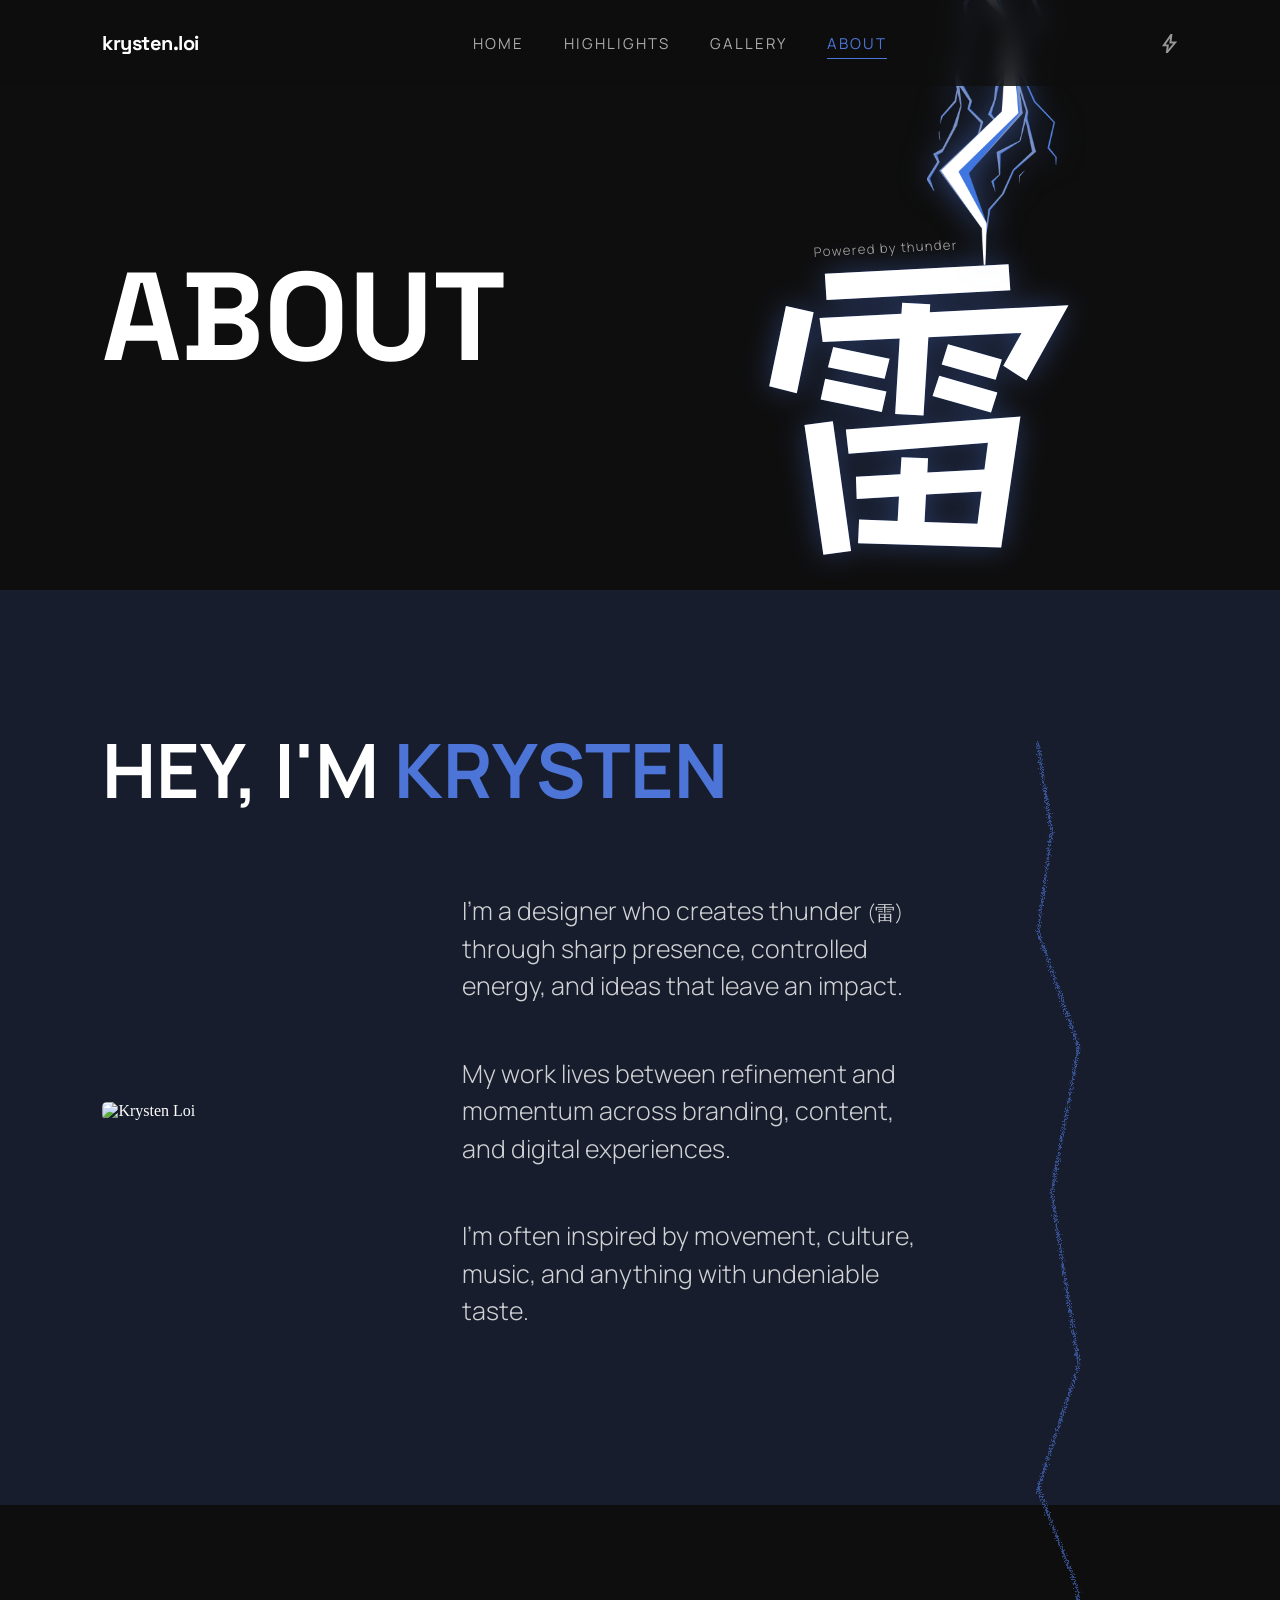
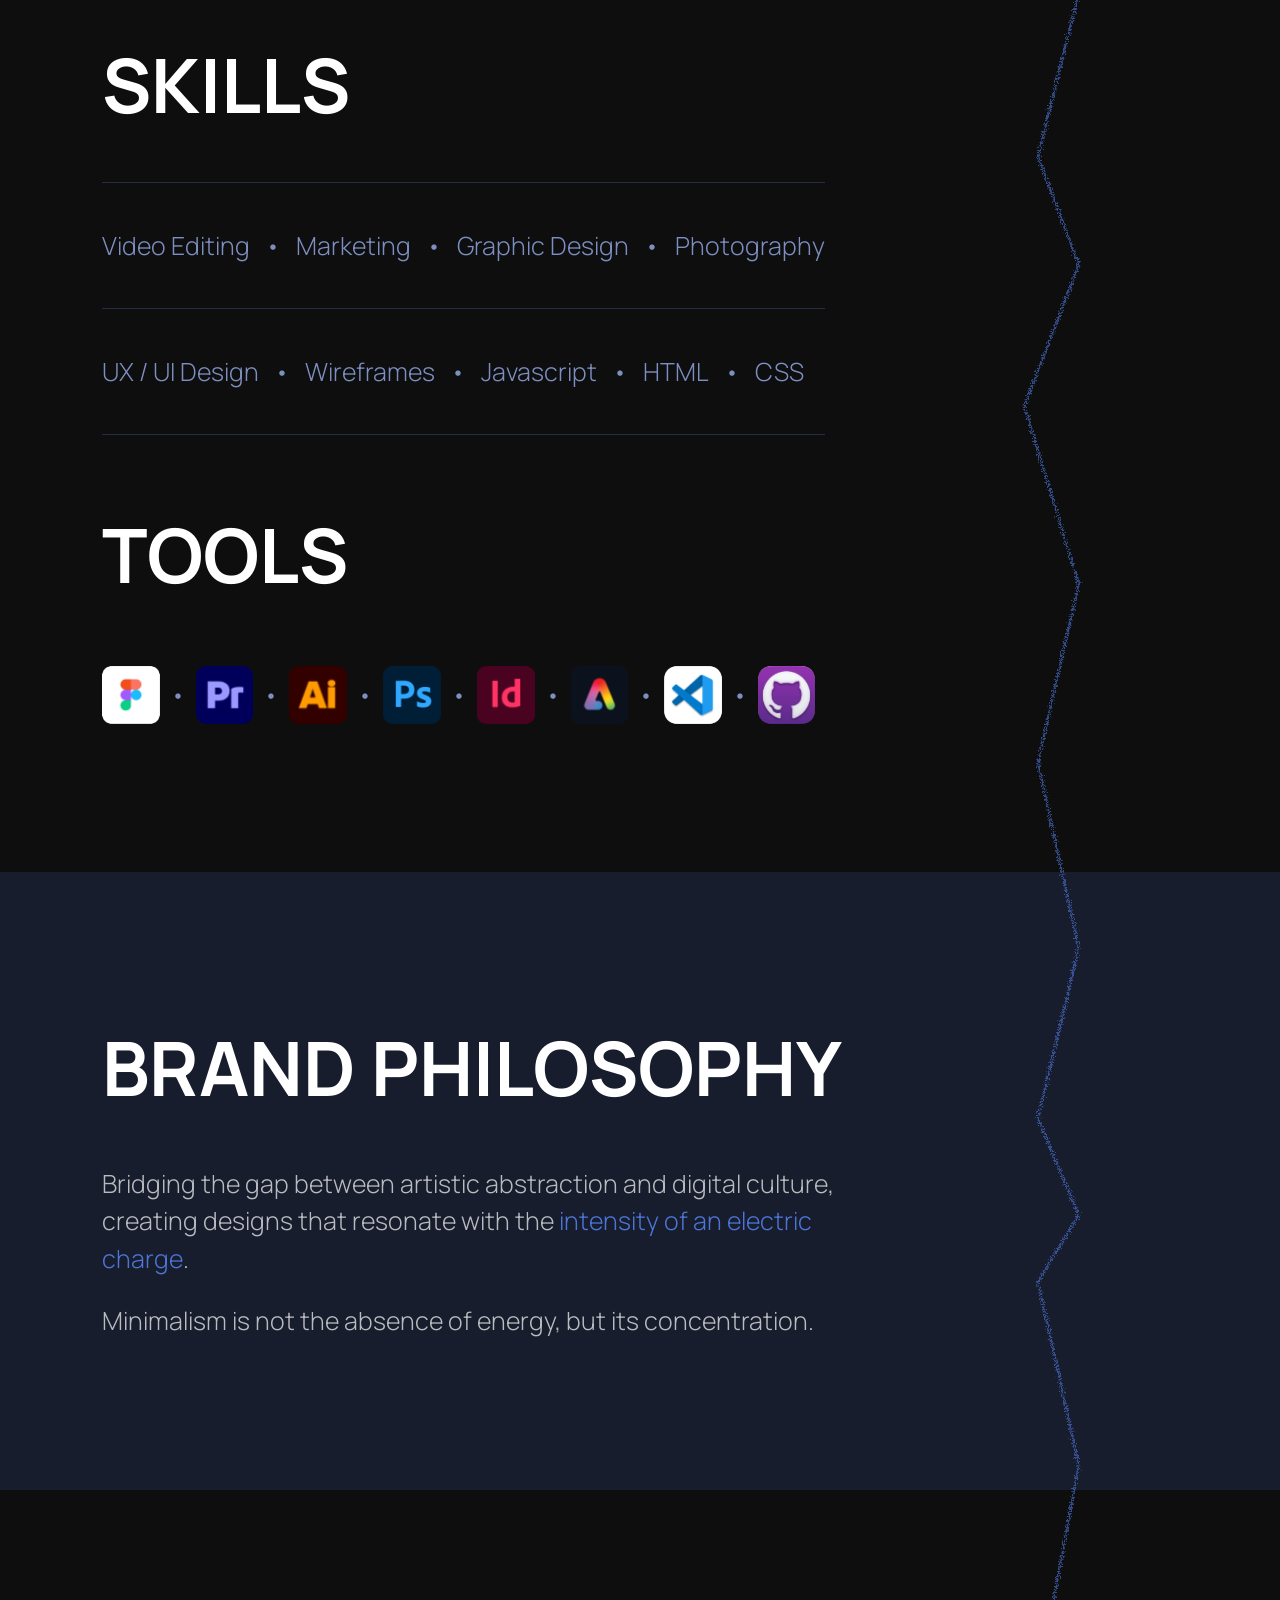
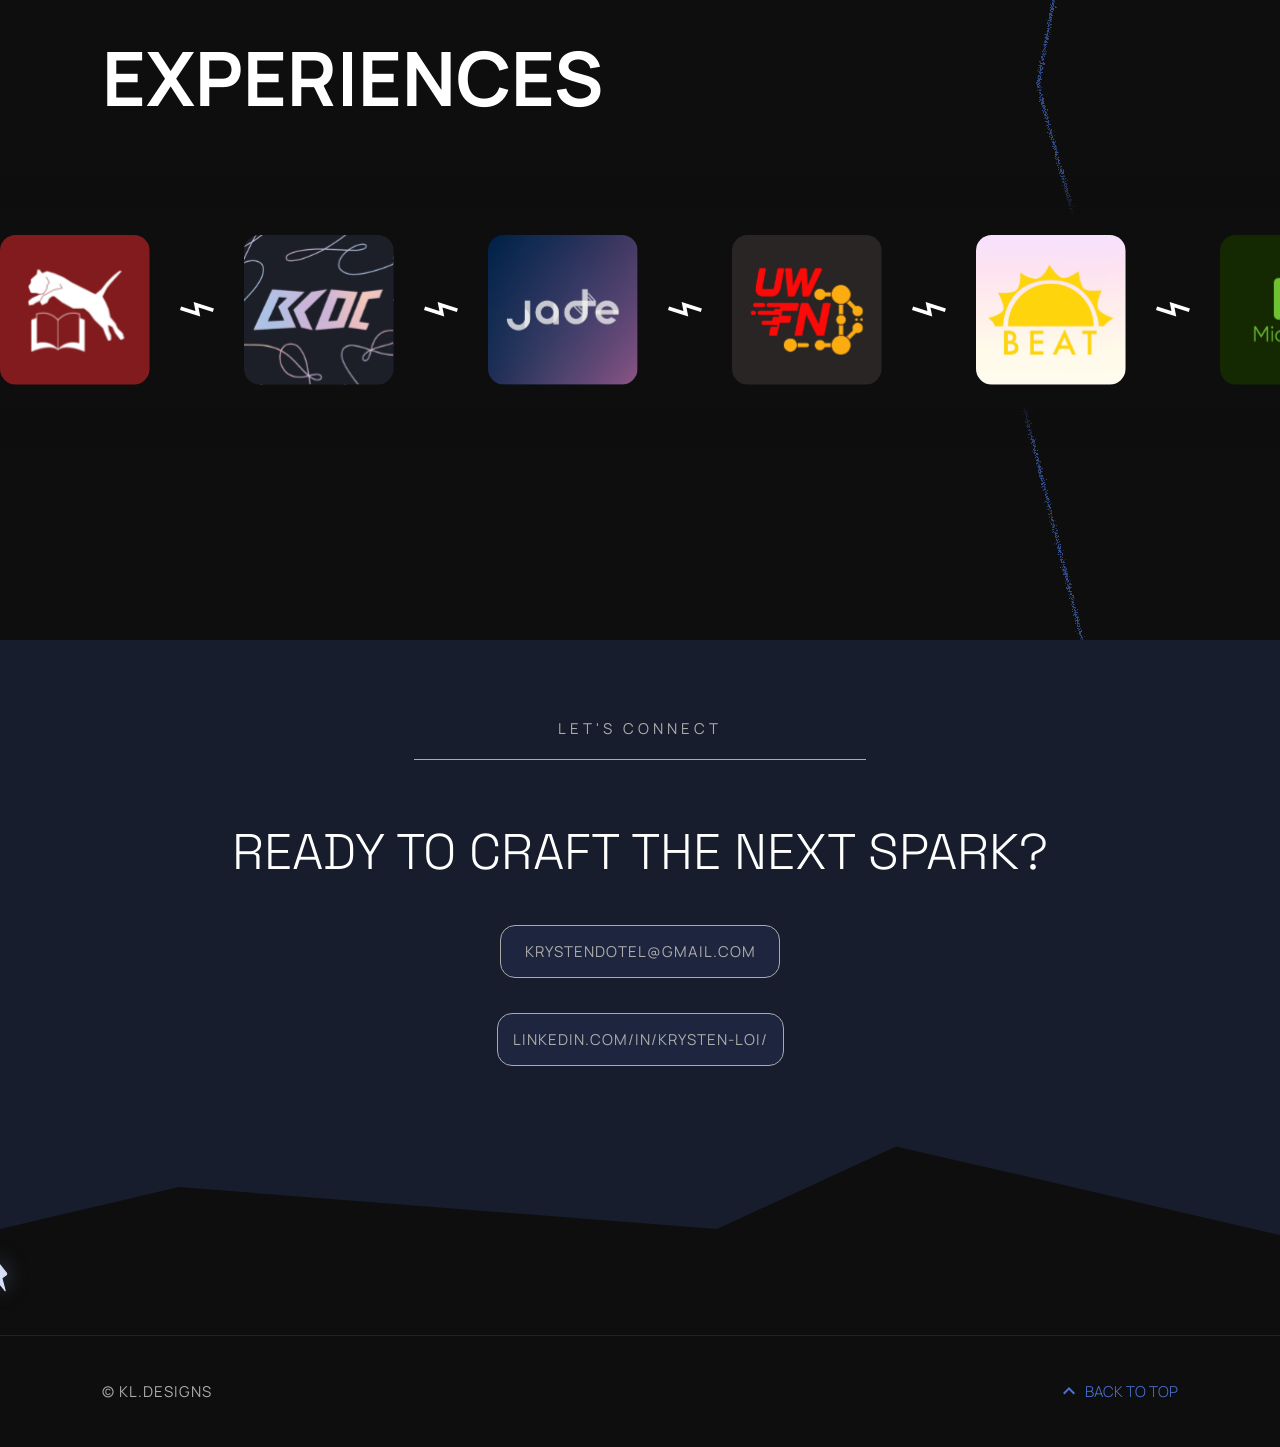
==== commit 846804d4: "finalized fixed layout" ====
--- a/about.html
+++ b/about.html
@@ -10,7 +10,7 @@
     <link rel="icon" href="media/favicon-k.svg" type="image/svg+xml">
 </head>
 
-<body id="top" class="gallery-page">
+<body id="top" class="about-page">
 
     <nav class="navbar">
         <div class="logo">krysten.loi</div>
@@ -32,70 +32,152 @@
         </div>
     </nav>
 
-    <!-- Page Hero -->
-    <header class="about-hero section reveal">
-        <div class="container">
-            <h1 class="hero-title">About</h1>
-            <div class="thunder-accent">
-                <span class="kanji-thunder">雷</span>
+    <div class="page-lightning-container">
+        <img src="media/lightning-abt.svg" class="page-lightning-svg">
+    </div>
+
+    <main>
+        <section id="about" class="hero section reveal">
+            <div class="hero-title">
+                <h1 class="white-text">About</h1>
+            </div>
+        
+            <div class="kanji-container">
+                <!-- The lightning sprite sits on top -->
+                <div class="lightning-top">
+                    <img src="media/about-lightning.png" class="about-lightning">
+                </div>
+                
+                <!-- The subline sitting just above the character -->
                 <p class="thunder-sub">Powered by thunder</p>
-            </div>
-        </div>
-    </header>
-
-    <!-- Bio Section -->
-    <section class="bio section reveal">
-        <div class="container bio-grid">
-            <div class="bio-image">
-                <img src="media/krysten-portrait.jpg" alt="Krysten Loi">
-            </div>
+
+                <!-- The large Kanji character -->
+                <div class="kanji-wrapper">
+                    <span class="glow-text">雷</span>
+                    <span class="white-text">雷</span>
+                </div>
+            </div>
+        </section>
+
+        <section class="bio-section reveal">
             <div class="bio-text">
-                <h2 class="section-title">Hey, I'm <span class="blue-text">Krysten</span></h2>
-                <p class="large-p">
-                    I'm a designer who creates thunder <span class="kanji-small">(雷)</span> through sharp presence, controlled energy, and ideas that leave an impact.
+                <h2 class="section-title">Hey, I'm <span class="accent-text">Krysten</span></h2>
+            </div>
+            <div class="bio-grid">
+                <div class="bio-image">
+                   <img src="media/about-krysten-loi.png" alt="Krysten Loi">
+                </div>
+        
+                <div class="bio-content">
+                    <p>I'm a designer who creates thunder <span class="kanji-small">(雷)</span> through sharp presence, controlled energy, and ideas that leave an impact.</p>
+                    <p>My work lives between refinement and momentum across branding, content, and digital experiences.</p>
+                    <p>I'm often inspired by movement, culture, music, and anything with undeniable taste.</p>
+                </div>
+            </div>
+        </section>
+
+        <section class="skills-tools section reveal">
+            <div class="container">
+                <div class="skill-block">
+                    <h2 class="section-title">Skills</h2>
+                    <div class="skills-list">
+                        <p>Video Editing</p> 
+                        <p>•</p> 
+                        <p>Marketing</p>
+                        <p>•</p>
+                        <p>Graphic Design</p>
+                        <p>•</p>
+                        <p>Photography</p>
+                    </div>
+                    <div class="skills-list">
+                        <p>UX / UI Design</p> 
+                        <p>•</p> 
+                        <p>Wireframes</p>
+                        <p>•</p>
+                        <p>Javascript</p>
+                        <p>•</p>
+                        <p>HTML</p>
+                        <p>•</p>
+                        <p>CSS</p>
+                    </div>
+                    </div>
+                </div>
+
+                <div class="tool-block">
+                    <h2 class="section-title">Tools</h2>
+                    <div class="tools-grid">
+                        <img src="media/logo-figma.svg" alt="Figma">
+                        <p>•</p>
+                        <img src="media/logo-premiere-pro.svg" alt="Premiere Pro">
+                        <p>•</p>
+                        <img src="media/logo-illustrator.svg" alt="Illustrator">
+                        <p>•</p>
+                        <img src="media/logo-photoshop.svg" alt="Photoshop">
+                        <p>•</p>
+                        <img src="media/logo-indesign.svg" alt="InDesign">
+                        <p>•</p>
+                        <img src="media/logo-express.svg" alt="Adobe Express">
+                        <p>•</p>
+                        <img src="media/logo-vscode.svg" alt="Visual Studio Code">
+                        <p>•</p>
+                        <img src="media/logo-github.svg" alt="GitHub">
+                    </div>
+                </div>
+            </div>
+        </section>
+
+        <section class="philosophy section reveal">
+            <div class="container">
+                <h2 class="section-title">Brand <span class="blue-text">Philosophy</span></h2>
+                <p class="philosophy-text">
+                    Bridging the gap between artistic abstraction and digital culture, creating designs that resonate
+                    with the <span class="accent-text">intensity of an electric charge</span>.
                 </p>
-                <p>My work lives between refinement and momentum across branding, content, and digital experiences.</p>
-                <p>I'm often inspired by movement, culture, music, and anything with undeniable taste.</p>
-            </div>
-        </div>
-    </section>
-
-    <!-- Skills & Tools -->
-    <section class="skills-tools section reveal">
-        <div class="container">
-            <div class="skill-block">
-                <h2 class="section-title">Skills</h2>
-                <div class="skills-list">
-                    <span>Video Editing</span> • <span>Marketing</span> • <span>Graphic Design</span> • <span>Photography</span> • 
-                    <span>UX / UI Design</span> • <span>Wireframes</span> • <span>Javascript</span> • <span>HTML</span> • <span>CSS</span>
-                </div>
-            </div>
-
-            <div class="tool-block">
-                <h2 class="section-title">Tools</h2>
-                <div class="tools-grid">
-                    <img src="media/tool-ps.svg" alt="Photoshop">
-                    <img src="media/tool-ai.svg" alt="Illustrator">
-                    <img src="media/tool-ae.svg" alt="After Effects">
-                    <img src="media/tool-figma.svg" alt="Figma">
-                    <img src="media/tool-pr.svg" alt="Premiere">
-                    <!-- Add your other tool icons here -->
-                </div>
-            </div>
-        </div>
-    </section>
-
-    <!-- Philosophy -->
-    <section class="philosophy section reveal">
-        <div class="container">
-            <h2 class="section-title">Brand <span class="blue-text">Philosophy</span></h2>
-            <p class="philosophy-text">
-                Bridging the gap between artistic abstraction and digital culture, creating designs that resonate with the 
-                <span class="blue-glow">intensity of an electric charge</span>.<br>
-                <em>Minimalism is not the absence of energy, but its concentration.</em>
-            </p>
-        </div>
-    </section>
+                <p class="philosophy-text">
+                    Minimalism is not the absence of energy, but its concentration.
+                </p>
+            </div>
+        </section>
+
+        <section id="experiences" class="experiences-section">
+            <div class="containter reveal">
+                <div class="section-header">
+                    <h2>Experiences</h2>
+                </div>
+            </div>
+            <div class="experiences-wrapper">
+                <div class="experiences-scroll">
+                    <div class="scroll-track">
+                        <img src="media/about-byc.svg" alt="1">
+                        <img src="media/about-lightning-div.svg" alt="spacer">
+                        <img src="media/about-bkdc.svg" alt="2">
+                        <img src="media/about-lightning-div.svg" alt="spacer">
+                        <img src="media/about-jade.svg" alt="3">
+                        <img src="media/about-lightning-div.svg" alt="spacer">
+                        <img src="media/about-formula-nano.svg" alt="4">
+                        <img src="media/about-lightning-div.svg" alt="spacer">
+                        <img src="media/about-haebeat.svg" alt="5">
+                        <img src="media/about-lightning-div.svg" alt="spacer">
+                        <img src="media/about-microart.svg" alt="6">
+                        <img src="media/about-lightning-div.svg" alt="spacer">
+
+                        <img src="media/about-byc.svg" alt="1">
+                        <img src="media/about-lightning-div.svg" alt="spacer">
+                        <img src="media/about-bkdc.svg" alt="2">
+                        <img src="media/about-lightning-div.svg" alt="spacer">
+                        <img src="media/about-jade.svg" alt="3">
+                        <img src="media/about-lightning-div.svg" alt="spacer">
+                        <img src="media/about-formula-nano.svg" alt="4">
+                        <img src="media/about-lightning-div.svg" alt="spacer">
+                        <img src="media/about-haebeat.svg" alt="5">
+                        <img src="media/about-lightning-div.svg" alt="spacer">
+                        <img src="media/about-microart.svg" alt="6">
+                        <img src="media/about-lightning-div.svg" alt="spacer">
+                    </div>
+                </div>
+            </div>
+        </section>
+    </main>
 
     <div class="cta-content">
         <div class="cta-head-group reveal">
--- a/style.css
+++ b/style.css
@@ -1,4 +1,4 @@
-@import url('https://fonts.googleapis.com/css2?family=Manrope:wght@300;400;700&family=Space+Grotesk:wght@300;400;700&display=swap');
+@import url('https://fonts.googleapis.com/css2?family=Manrope:wght@300;400;700&family=Space+Grotesk:wght@300;400;700&family=Stick&display=swap');
 
 html {
     scroll-behavior: smooth;
@@ -235,21 +235,6 @@
     display: block;
     object-fit: contain;
 }
-.page-lightning-container {
-    position: absolute;
-    top: 2.05%;
-    right: 12%;
-    width: 122px;
-    height: 100%;
-    z-index: 2; /* Sits above backgrounds (1) but below images (10) */
-    pointer-events: none;
-}
-.page-lightning-svg {
-    width: 100%;
-    height: 100%;
-    object-fit: fill; /* Allows it to stretch the full length of the page */
-    opacity: 0.6;
-}
 
 /* Footer */
 .footer {
@@ -318,7 +303,7 @@
     text-transform: uppercase;
     margin-bottom: 20px;
 }
-.hero-title h1 {
+.home-page .hero-title h1 {
     font-family: 'Space Grotesk', sans-serif;
     font-size: clamp(60px, 10vw, 130px);
     text-transform: uppercase;
@@ -336,9 +321,12 @@
     left: 0;
     z-index: -1;
     color: rgba(var(--electric-blue));
-    filter: blur(25px);
-    opacity: 0.7;
-}
+}
+.thunder-wrapper .glow-text {
+    filter: drop-shadow(0 0 15px rgba(var(--electric-blue), 0.6));
+    animation: lightning-glow 2s ease-in-out 0.6s infinite alternate;
+}
+
 .hero-disclaimer {
     font-family: 'Manrope', sans-serif;
     color: rgba(var(--text-muted));
@@ -404,17 +392,16 @@
     background-image: url('media/animated-lightning-ss.png');
     background-repeat: no-repeat;
     background-size: 8040px 2234px;
-
-    animation: zap-strike 0.6s steps(9) forwards;
-
     position: absolute;
     top: 0;
     right: -10%;
     transform: scale(0.35);
     transform-origin: top;
-
-    filter: drop-shadow(0 0 15px rgba(var(--electric-blue), 0.6));
-    animation: zap-strike 0.6s steps(9) forwards, lightning-glow 0.6s ease-out forwards;
+    pointer-events: none;
+
+    animation: 
+        zap-strike 0.6s steps(9) forwards,
+        lightning-glow 2s ease-in-out 0.6s infinite alternate;
 }
 @keyframes zap-strike {
     from {
@@ -438,7 +425,23 @@
         filter: drop-shadow(0 0 15px rgba(var(--electric-blue), 0.6)) brightness(1.1);
     }
 }
-#highlights h2, #gallery h2, .philosophy h2, #skills h2 {
+
+.page-lightning-container {
+    position: absolute;
+    top: 15%;
+    height: 76.6%;
+    right: 12%;
+    z-index: 2;
+    pointer-events: none;
+}
+.page-lightning-svg {
+    width: 100%;
+    height: 100%;
+    object-fit: fill; /* Allows it to stretch the full length of the page */
+    opacity: 0.6;
+}
+
+.home-page #highlights h2, #gallery h2, .philosophy h2, #skills h2 {
     font-family: 'Manrope', sans-serif;
     font-size: clamp(40px, 6vw, 75px);
     line-height: 1;
@@ -448,11 +451,15 @@
 
 /* Project Highlights */
 #highlights {
+    width: 100%;
     background-color: rgba(var(--electric-blue), 0.15);
-    padding-top: 150px;
+    padding: 150px 8%;
 }
 .project-item {
     margin-bottom: 100px;
+}
+#highlights .section-header h2 {
+    padding-left: 0;
 }
 .project-item h3 {
     font-family: 'Space Grotesk', sans-serif;
@@ -460,7 +467,7 @@
     line-height: 1;
     text-transform: uppercase;
     font-weight: 400;
-    color: rgba(255, 255, 255);
+    color: rgba(var(--text-white));
 }
 .project-item p {
     font-family: 'Manrope', sans-serif;
@@ -512,6 +519,9 @@
 }
 
 /* Gallery */
+#gallery .section-header h2 {
+    padding-left: 0;
+}
 .gallery-scroll {
     overflow: hidden;
     /* Hides the images that are "off-screen" */
@@ -575,12 +585,12 @@
 
 /* Philosophy */
 .philosophy {
-    background-color: rgba(77, 117, 216, 0.15);
+    background-color: rgba(var(--electric-blue), 0.15);
     padding-bottom: 150px;
 }
 .philosophy-text {
     font-family: 'Manrope', sans-serif;
-    color: rgba(255, 255, 255, 0.7);
+    color: rgba(var(--text-white), 0.7);
     font-size: 24px;
     max-width: 800px;
     line-height: 1.5;
@@ -723,26 +733,6 @@
     background-size: cover;
     z-index: -1;
     pointer-events: none;
-}
-
-/* Responsive Mobile Fixes */
-@media (max-width: 768px) {
-
-    .section,
-    .navbar {
-        padding-left: 5%;
-        padding-right: 5%;
-    }
-
-    .skills-grid {
-        grid-template-columns: 1fr;
-        width: 100%;
-    }
-
-    .hero-graphic {
-        opacity: 0.2;
-        right: -10%;
-    }
 }
 
 /* ==========================================================================
@@ -815,31 +805,34 @@
 .highlight1-page .page-lightning-container {
     position: absolute;
     top: 0;
-    height: 91.85%;
-    right: 4.7%;
+    right: 7.5%;
+    height: 91.9%;
     z-index: 1;
     pointer-events: none;
 }
 
 /* Project Hero Layout */
 .project-hero {
-    height: 80vh;
-    display: flex;
-    align-items: center;
-    padding-top: 0px;
-    padding-bottom: 45px;
+    height: fit-content;
+    display: flex;
+    align-items: center;
+    padding: 105px 8% 45px 8%;
+    position: relative;
+    z-index: 5;
 }
 /* View All Portfolio Highlights */
-.highlight1-page .back-link {
-    font-family: 'Manrope', sans-serif;
-    font-size: 15;
-    color: rgba(var(--vivid-purple), 0.7);
+.back-link {
+    font-family: 'Manrope', sans-serif;
+    font-size: 15px;
     text-transform: uppercase;
     letter-spacing: 3px;
     font-weight: 400;
     text-decoration: none;
     display: block;
     margin-bottom: 40px;
+}
+.highlight1-page .back-link {
+    color: rgba(var(--vivid-purple), 0.7);
 }
 .back-link img {
     width: 10px;
@@ -856,32 +849,28 @@
 .highlight1-page .back-link:hover {
     color: rgba(var(--vivid-purple), 1);
 }
-
-/* Project Detail */
 .project-meta {
     font-family: 'Manrope', sans-serif;
-    font-size: clamp(60px, 10vw, 15);
+    font-size: 15px;
     color: rgba(var(--text-muted));
     letter-spacing: 3px;
     text-transform: uppercase;
     margin-top: 90px;
+    margin-bottom: 20px;
     margin-bottom: 40px;
 }
-
-/* Hero Title */
 .hero-title h1 {
     font-family: 'Space Grotesk', sans-serif;
-    font-size: clamp(60px, 10vw, 120px);
+    font-size: 125px;
     text-transform: uppercase;
     line-height: 1;
     margin: 0;
 }
 .project-category h1 {
-    font-size: clamp(30px, 10vw, 90px);
-    font-weight: 300;
-}
-
-/* Scroll to Explore */
+    margin-top: 20px;
+    font-size: 100px;
+    font-weight: 300;
+}
 @keyframes arrowBounce {
     0%, 100% {
         transform: translateY(0);
@@ -905,6 +894,7 @@
     letter-spacing: 3px;
     font-size: 15px;
     margin-top: 40px;
+    padding-bottom: 95px;
     font-weight: 300;
 }
 .scroll-link {
@@ -1072,18 +1062,18 @@
     color: rgba(var(--text-white), 0.8);
     font-weight: 300;
 }
-.highlight1-page .proccess-work-text {
+.highlight1-page .process-work-text {
     flex: 1;
     max-width: 500px;
 }
-.proccess-work-text h3 {
+.process-work-text h3 {
     font-family: 'Space Grotesk', sans-serif;
     font-size: 25px;
     text-transform: uppercase;
     font-weight: 300;
     margin-bottom: 20px;
 }
-.proccess-work-text p {
+.process-work-text p {
     font-family: 'Manrope', sans-serif;
     color: rgba(var(--text-muted));
     font-size: 20px;
@@ -1144,7 +1134,7 @@
     display: block;
     object-fit: cover;
 }
-.proccess-work-text.reverse {
+.process-work-text.reverse {
     text-align: right;
 }
 
@@ -1241,12 +1231,6 @@
     background-size: cover;
     background-position: center top;
     background-image: linear-gradient(rgba(var(--bg-color), 0.6), rgba(var(--bg-color), 1)), url('media/h1-background.png');
-}
-
-/* Responsive Fix */
-@media (max-width: 900px) {
-    .project-stats { grid-template-columns: 1fr 1fr; gap: 30px; }
-    .narrative-row, .narrative-row.reverse { flex-direction: column; gap: 40px; }
 }
 
 /* ==========================================================================
@@ -1319,23 +1303,15 @@
 .highlight2-page .page-lightning-container {
     position: absolute;
     top: 0;
-    height: 88.1%;
-    right: 4.4%;
+    right: 7.5%;
+    height: 88.13%;
     z-index: 1;
     pointer-events: none;
 }
 
 /* View All Portfolio Highlights */
 .highlight2-page .back-link {
-    font-family: 'Manrope', sans-serif;
-    font-size: 15;
     color: rgba(var(--burnt-orange), 0.7);
-    text-transform: uppercase;
-    letter-spacing: 3px;
-    font-weight: 400;
-    text-decoration: none;
-    display: block;
-    margin-bottom: 40px;
 }
 .highlight2-page .back-link:hover {
     color: rgba(var(--burnt-orange), 1);
@@ -1351,7 +1327,7 @@
 
 /* Production Output */
 .highlight2-page .production-output {
-    padding: 100px 0 120px 8%;
+    padding: 120px 0 100px 8%;
     width: 245%;
 }
 .video-hero-container {
@@ -1374,16 +1350,16 @@
     width: 100%;
     display: block;
     transition: transform 0.6s cubic-bezier(0.25, 1, 0.5, 1), filter 0.3s ease;
-    filter: brightness(1);
+    filter: brightness(0.8);
 }
 .production-video:hover .thumbnail-img {
-    filter: brightness(0.7);
+    filter: brightness(0.5);
     transform: scale(1.02);
 }
-.vid-btn {
+.highlight2-page .vid-btn {
     padding: 12px 24px;
     font-family: 'Manrope', sans-serif;
-    color: rgba(var(--electric-blue));
+    color: rgba(var(--burnt-orange));
     background-color: rgba(var(--text-white));
     border-radius: 30px;
     font-size: 20px;
@@ -1403,18 +1379,18 @@
 }
 .production-video:hover .vid-btn {
     opacity: 1;
-    background-color: rgba(var(--electric-blue));
+    background-color: rgba(var(--burnt-orange));
     color: rgba(var(--text-white));
     transform: translate(-50%, -50%) scale(1.1);
 }
 
 /* The Execution */
-.highlight2-page .proccess-work {
+.highlight2-page .process-work {
     display: flex;
     flex-direction: column;
     justify-content: space-between;
 }
-.highlight2-page .proccess-work-text {
+.highlight2-page .process-work-text {
     flex: 1;
     max-width: 500px;
 }
@@ -1422,7 +1398,7 @@
     display: grid;
     grid-template-columns: 1.1fr 1.5fr; 
     gap: 50px; 
-    padding: 0 8% 100px 0;
+    padding: 0 3.6% 100px 0;
     align-items: stretch;
 }
 .highlight2-page .execution-img-1 {
@@ -1430,10 +1406,14 @@
     flex-direction: column;
     gap: 50px;
 }
+.highlight2-page .process-work img {
+    border-radius: 5px;
+}
 .highlight2-page .execution-img-1 img {
     width: 100%;
     height: auto;
     object-fit: cover;
+    border-radius: 5px;
 }
 .highlight2-page .execution-img-1 img:first-child {
     grid-column: span 2;
@@ -1450,6 +1430,7 @@
     height: auto;
     display: block;
     object-fit: cover;
+    border-radius: 5px;
 }
 
 /* Next Project */
@@ -1475,12 +1456,6 @@
     background-size: cover;
     background-position: center top;
     background-image: linear-gradient(rgba(var(--bg-color), 0), rgba(var(--bg-color), 1)), url('media/h2-background.png');
-}
-
-/* Responsive Fix */
-@media (max-width: 900px) {
-    .project-stats { grid-template-columns: 1fr 1fr; gap: 30px; }
-    .narrative-row, .narrative-row.reverse { flex-direction: column; gap: 40px; }
 }
 
 /* ==========================================================================
@@ -1553,23 +1528,15 @@
 .highlight3-page .page-lightning-container {
     position: absolute;
     top: 0;
-    height: 91.85%;
-    right: 4.7%;
+    right: 7.5%;
+    height: 91.84%;
     z-index: 1;
     pointer-events: none;
 }
 
 /* View All Portfolio Highlights */
 .highlight3-page .back-link {
-    font-family: 'Manrope', sans-serif;
-    font-size: 15;
     color: rgba(var(--gold-yellow), 0.7);
-    text-transform: uppercase;
-    letter-spacing: 3px;
-    font-weight: 400;
-    text-decoration: none;
-    display: block;
-    margin-bottom: 40px;
 }
 .highlight3-page .back-link:hover {
     color: rgba(var(--gold-yellow), 1);
@@ -1585,7 +1552,7 @@
 
 /* Production Output */
 .highlight3-page .production-output {
-    padding: 100px 8% 150px;
+    padding: 120px 8%;
     width: 92%;
 }
 .production-output-img {
@@ -1619,10 +1586,10 @@
 }
 
 /* The Execution */
-.proccess-work {
+.process-work {
     width: 92%;
 }
-.highlight3-page .proccess-work-text {
+.highlight3-page .process-work-text {
     max-width: 100%;
 }
 .execution-big-idea {
@@ -1641,21 +1608,21 @@
     display: block;
     border-radius: 5px;
 }
-.execution-design-proccess {
+.execution-design-process {
     display: block;
     padding: 0 8% 50px 0;
     width: 100%;
 }
-.proccess-row {
+.process-row {
     display: flex;
     gap: 50px;
     margin-bottom: 60px;
 }
-.proccess-row img {
+.process-row img {
     width: 100%;
     height: auto;
 }
-.execution-design-proccess h4 {
+.execution-design-process h4 {
     margin-bottom: 20px;
     font-family: 'Manrope', sans-serif;
     text-transform: uppercase;
@@ -1684,7 +1651,7 @@
     width: 100%;
     height: auto;
 }
-.execution-design-proccess img {
+.execution-design-process img {
     display: block;
     object-fit: cover;
     border-radius: 5px;
@@ -1715,23 +1682,25 @@
     background-image: linear-gradient(rgba(var(--bg-color), 0), rgba(var(--bg-color), 1)), url('media/h3-background.png');
 }
 
-/* Responsive Fix */
-@media (max-width: 900px) {
-    .project-stats { grid-template-columns: 1fr 1fr; gap: 30px; }
-    .narrative-row, .narrative-row.reverse { flex-direction: column; gap: 40px; }
-}
-
 /* ==========================================================================
    Gallery
    ========================================================================== */
 
+.gallery-page .page-lightning-container {
+    position: absolute;
+    top: 0;
+    height: 91.45%;
+    right: 7.8%;
+    z-index: 1;
+    pointer-events: none;
+}
+
 /* Hero Section */
 .gallery-intro {
-    height: 65vh;
-    display: flex;
-    align-items: center;
-    padding: 0 8%;
-    margin: 0;
+    height: auto;
+    display: flex;
+    align-items: center;
+    padding: 255px 8% 45px 8%;
     position: relative;
 }
 .gallery-intro h1 {
@@ -1750,15 +1719,6 @@
     font-weight: 300;
 }
 
-.section-header-top h2 {
-    font-family: 'Manrope', sans-serif;
-    color: rgba(var(--text-white));
-    font-size: clamp(35px, 6vw, 70px);
-    text-transform: uppercase;
-    margin-top: 0px;
-    margin-bottom: 60px;
-    padding: 0 8%;
-}
 .section-header h2 {
     font-family: 'Manrope', sans-serif;
     color: rgba(var(--text-white));
@@ -1773,7 +1733,7 @@
 .section-grid-row-1{
     display: grid;
     grid-template-columns: 2.2fr 1fr; 
-    width: 92%;
+    width: 90%;
     padding: 0 8%;
     box-sizing: border-box;
     align-items: start;
@@ -1806,7 +1766,7 @@
 .section-grid-row-2{
     display: grid;
     grid-template-columns: 1.15fr 1fr;
-    width: 92%;
+    width: 90%;
     padding: 0 8%;
     margin-bottom: 80px;
     box-sizing: border-box;
@@ -1818,6 +1778,52 @@
     width: 100%;
     overflow: hidden;
 }
+.production-video {
+    width: 100%; 
+    height: auto;
+    display: block;
+    position: relative;
+    border-radius: 5px;
+    overflow: hidden;
+    cursor: pointer;
+}
+.thumbnail-img {
+    width: 100%;
+    display: block;
+    transition: transform 0.6s cubic-bezier(0.25, 1, 0.5, 1), filter 0.3s ease;
+    filter: brightness(0.8);
+}
+.production-video:hover .thumbnail-img {
+    filter: brightness(0.5);
+    transform: scale(1.02);
+}
+.vid-btn {
+    padding: 12px 24px;
+    font-family: 'Manrope', sans-serif;
+    color: rgba(var(--electric-blue));
+    background-color: rgba(var(--text-white));
+    border-radius: 30px;
+    font-size: 20px;
+    font-weight: bold;
+    text-transform: uppercase;
+    text-decoration: none;
+    
+    position: absolute;
+    top: 50%;
+    left: 50%;
+    transform: translate(-50%, -50%); 
+    
+    opacity: 1;
+    transition: all 0.3s ease;
+    z-index: 3;
+    pointer-events: none;
+}
+.production-video:hover .vid-btn {
+    opacity: 1;
+    background-color: rgba(var(--electric-blue));
+    color: rgba(var(--text-white));
+    transform: translate(-50%, -50%) scale(1.1);
+}
 .img-description h4 {
     margin-top: 24px;
     margin-bottom: 0;
@@ -1835,18 +1841,33 @@
     margin-bottom: 50px;
 }
 
-.section-grid-3-col {
-    display: grid;
-    grid-template-columns: repeat(3, 1fr);
-    width: 92%;
+.section-grid-2-col {
+    display: grid;
+    grid-template-columns: 0.5fr 1.043fr;
+    width: 90%;
     padding: 0 8%;
     margin-bottom: 80px;
     box-sizing: border-box;
     align-items: start;
     gap: 50px;
 }
+.section-grid-2-col img {
+    border-radius: 5px;
+    width: 100%;
+}
+.section-grid-3-col {
+    display: grid;
+    grid-template-columns: 0.93fr 1fr 1.15fr;
+    width: 90%;
+    padding: 0 8%;
+    margin-bottom: 160px;
+    box-sizing: border-box;
+    align-items: start;
+    gap: 50px;
+}
 .section-grid-3-col img {
     border-radius: 5px;
+    width: 100%;
 }
 
 .vid-description h4 {
@@ -1858,22 +1879,35 @@
     text-transform: uppercase;
     padding: 0 8%;
 }
-.section-grid {
+.section-grid-studio {
     display: grid;
     grid-template-columns: repeat(2, 1fr);
-    width: 92%;
+    width: 90%;
     padding: 0 8%;
     margin-bottom: 80px;
     box-sizing: border-box;
     align-items: start;
     gap: 50px;
 }
-
+.section-grid-dance {
+    display: grid;
+    grid-template-columns: repeat(2, 1fr);
+    width: 90%;
+    padding: 0 8%;
+    margin-bottom: 160px;
+    box-sizing: border-box;
+    align-items: start;
+    gap: 50px;
+}
+
+.photo-media-section {
+    padding-bottom: 130px;
+}
 .section-grid-photo-1 {
     display: grid;
     grid-template-columns: 0.5fr 0.5fr 1.34fr; 
     gap: 20px;
-    width: 92%;
+    width: 90%;
     padding: 0 8%;
     box-sizing: border-box;
     margin-bottom: 20px;
@@ -1888,7 +1922,7 @@
     display: grid;
     grid-template-columns: repeat(2, 1fr); 
     gap: 20px;
-    width: 92%;
+    width: 90%;
     padding: 0 8%;
     box-sizing: border-box;
     margin-bottom: 20px;
@@ -1903,7 +1937,7 @@
     display: grid;
     grid-template-columns: 1.57fr 0.5fr 0.5fr; 
     gap: 20px;
-    width: 92%;
+    width: 90%;
     padding: 0 8%;
     box-sizing: border-box;
     margin-bottom: 20px;
@@ -1915,107 +1949,267 @@
     transition: transform 0.3s ease;
 }
 
-/* CTA Section Container */
-.cta-content {
-    position: relative;
+/* ==========================================================================
+   ABOUT
+   ========================================================================== */
+
+.about-page .page-lightning-container {
+    position: absolute;
+    top: 16.5%;
+    height: 69.4%;
+    right: 15%;
+    z-index: 1;
+    pointer-events: none;
+}
+
+/* Hero Section */
+.about-page .hero {
+    height: auto;
+    display: flex;
+    align-items: center;
+    padding: 255px 8% 210px 8%;
+    position: relative;
+}
+.about .hero-title h1 {
+    font-family: 'Space Grotesk', sans-serif;
+    font-size: clamp(60px, 10vw, 130px);
+    text-transform: uppercase;
+    line-height: 1;
+    margin: 0;
+}
+/* The Thunder Glow */
+.thunder-wrapper {
+    position: relative;
+    display: inline-block;
+}
+.glow-text {
+    position: absolute;
+    top: 0;
+    left: 0;
+    z-index: -1;
+    color: rgba(var(--electric-blue));
+    filter: blur(25px);
+    opacity: 0.7;
+}
+/* Kanji (Loi) Character */
+.kanji-container {
+    position: absolute;
+    right: 15%;
+    bottom: 20%; /* Adjust to sit vertically where you want it */
+    display: flex;
+    flex-direction: column;
+    align-items: center; /* Centers the lightning and text over the Kanji */
+    z-index: 5;
+}
+/* Lightning Image */
+.lightning-top {
+    position: absolute;
+    bottom: 100%;
+    left: 54%;
+    width: 1px;
+    height: 1px;
+    z-index: 3;
+}
+.about-lightning {
+    width: 135px; 
+    height: auto;
+    
+    /* Positioning relative to the anchor */
+    position: absolute;
+    bottom: 0;
+    transform: translateY(2.8%);
+    margin-bottom: -30px;
+
+    filter: drop-shadow(0 0 15px rgba(var(--electric-blue), 0.6));
+    animation: lightning-glow 2s ease-in-out infinite alternate;
+    
+    pointer-events: none;
+    z-index: 3;
+}
+/* Subline: "Powered by thunder" */
+.thunder-sub {
+    font-family: 'Manrope', sans-serif;
+    font-size: 13px;
+    color: rgba(var(--text-muted));
+    font-weight: 300;
+    letter-spacing: 1px;
+
+    transform: rotate(-3deg); 
+    margin-bottom: 40px;     
+    margin-right: 55px; 
+    
+    z-index: 2;
+    pointer-events: none;
+}
+/* The Large Kanji character 雷 */
+.kanji-wrapper {
+    position: relative;
+    font-family: 'Stick', sans-serif;
+    font-size: 350px;
+    line-height: 0.5;
+    display: flex;
+    justify-content: center;
+    align-items: center;
+}
+.kanji-wrapper .glow-text {
+    position: absolute;
+    z-index: -1;
+    color: rgba(var(--electric-blue));
+    filter: drop-shadow(0 0 15px rgba(var(--electric-blue), 0.6));
+    animation: lightning-glow 2s ease-in-out infinite alternate;
+}
+.about-page .bio-text h2, #experiences h2, .philosophy h2, .skills-tools h2 {
+    font-family: 'Manrope', sans-serif;
+    font-size: clamp(40px, 6vw, 75px);
+    line-height: 1;
+    text-transform: uppercase;
+    margin-bottom: 60px;
+}
+
+/* Bio */
+.bio-section {
+    background-color: rgba(var(--electric-blue), 0.15);
+    padding: 80px 28% 100px 8%;
+}
+.bio-grid {
+    display: grid;
+    grid-template-columns: 1.35fr 2fr; 
+    grid-template-areas:
+        "image content"
+        "bio text";
+    gap: 50px;
+    align-items: center;
+}
+.bio-image {
+    grid-area: image;
+}
+.bio-image img {
+    width: 100%;
+    height: auto;
+    border-radius: 5px;
+    display: block;
+}
+.bio-content {
+    grid-area: content;
+    display: flex;
+    flex-direction: column;
+    font-family: 'Manrope', sans-serif;
+    color: rgba(var(--text-white), 0.8);
+    font-size: 25px;
+    max-width: 800px;
+    line-height: 1.5;
+    font-weight: 300;
+}
+.kanji-small {
+    font-size: 20px;
+}
+
+/* Skills & Tools */
+.about-page .skills-tools {
+    padding: 60px 8% 135px 8%;
+}
+.about-page .skill-block, .tool-block {
+    padding-top: 20px;
+}
+.about-page .skill-block {
+    display: flex;
+    flex-direction: column;
+    width: fit-content; 
+}
+.about-page .skills-list {
+    width: 100%; 
+    display: flex;
+    align-items: center;
+    gap: 15px;
+    padding: 20px 0;
+    border-bottom: 1.5px solid rgba(62, 79, 121, 0.5);
+}
+.about-page .skills-list:first-of-type {
+    border-top: 1.5px solid rgba(62, 79, 121, 0.5);
+}
+.about-page .skills-list p, .tools-grid p {
+    font-family: 'Manrope', sans-serif;
+    font-weight: 300;
+    color: rgba(125, 143, 193);
+    font-size: 25px;
     text-align: center;
+}
+.about-page .tools-grid {
+    display: flex;
+    align-items: center;
+    gap: 10px;
+    flex-wrap: wrap;
+}
+.about-page .tools-grid img {
+    height: 57.5px;
+    width: auto;
+    border-radius: 8px;
+    transition: transform 0.3s ease;
+}
+.about-page .tools-grid img:hover {
+    transform: translateY(-5px); /* Adds a little "interactive" feel */
+}
+
+/* Philosophy */
+.about-page .philosophy {
+    background-color: rgba(var(--electric-blue), 0.15);
+    padding: 95px 8% 125px 8%;
+}
+.about-page .philosophy-text {
+    font-family: 'Manrope', sans-serif;
+    color: rgba(var(--text-white), 0.7);
+    font-size: 25px;
+    max-width: 800px;
+    line-height: 1.5;
+    font-weight: 300;
+}
+
+/* Experiences */
+.experiences-section {
+    padding: 50px 0 90px 0;
+}
+.experiences-wrapper {
+    width: 100%;
     overflow: hidden;
-    display: flex;
-    flex-direction: column;
-    justify-content: center;
-    align-items: center;
-    min-height: 700px;
-}
-/* Grouping the Header Text */
-.cta-head-group {
-    position: relative;
-    z-index: 5;
-    width: 100%;
-    display: inline-block;
-    text-align: center;
-    padding: 0 8%;
-}
-.cta-tagline {
-    font-family: 'Manrope', sans-serif;
-    text-transform: uppercase;
-    letter-spacing: 4px;
-    color: rgba(var(--text-muted));
-    font-size: 15px;
-    margin-bottom: 20px;
-}
-.cta-line {
-    width: 50%;
-    height: 1px;
-    background: rgba(var(--text-muted));
-    margin: 0 auto 60px auto;
-}
-.cta-main {
-    font-family: 'Space Grotesk', sans-serif;
-    font-size: 50px;
-    text-transform: uppercase;
-    font-weight: 300;
-}
-/* Buttons */
-.cta-buttons {
-    position: relative;
-    z-index: 5;
-    display: flex;
-    flex-direction: column;
-    gap: 35px;
-    align-items: center;
-}
-.cta-buttons a {
-    text-decoration: none;
-}
-.cta-content .btn {
-    border: 1px solid rgba(var(--text-muted));
-    border-radius: 15px;
-    padding: 15px;
-    min-width: 280px;
-    font-family: 'Manrope', sans-serif;
-    text-transform: uppercase;
-    font-size: 15px;
-    letter-spacing: 1px;
-    background: rgba(var(--electric-blue), 0.1);
-    color: rgba(var(--text-muted));
-    transition: 0.3s;
-}
-.cta-content .btn:hover {
-    border-color: rgba(125, 143, 193);
-    background: rgba(var(--electric-blue), 0.05);
-    color: rgba(125, 143, 193);
-}
-/* Background Image */
-.cta-bg {
-    position: absolute;
-    bottom: 0;
-    left: 0;
-    width: 100%;
-    height: 85%;
-    background-image: url('media/footer-home.svg');
-    background-position: bottom center;
-    background-repeat: no-repeat;
-    background-size: cover;
-    z-index: -1;
+    padding: 60px 0;
+    
+    background: rgba(var(--bg-color), 1);
+    
+    position: relative;
+    z-index: 10;
+
+    mask-image: linear-gradient(
+        to bottom,
+        transparent 0%,
+        black 30%,
+        black 85%,
+        transparent 100%
+    );
+    -webkit-mask-image: linear-gradient(
+        to bottom,
+        transparent 0%,
+        black 15%,
+        black 85%,
+        transparent 100%
+    );
+}
+.about-page .scroll-track img {
+    height: 150px;
+    width: auto;
+    flex-shrink: 0;
     pointer-events: none;
-}
-
-/* Responsive Mobile Fixes */
-@media (max-width: 768px) {
-
-    .section,
-    .navbar {
-        padding-left: 5%;
-        padding-right: 5%;
-    }
-
-    .skills-grid {
-        grid-template-columns: 1fr;
-        width: 100%;
-    }
-
-    .hero-graphic {
-        opacity: 0.2;
-        right: -10%;
-    }
+    user-select: none;
+}
+.about-page .scroll-track img[alt="spacer"] {
+    height: 15px;
+    margin: 0 30px;
+}
+.about-page .scroll-track {
+    display: flex;
+    align-items: center;
+    width: max-content;
+    animation: scroll 30s linear infinite;
+}
+.experiences-scroll:hover .scroll-track {
+    animation-play-state: paused;
 }
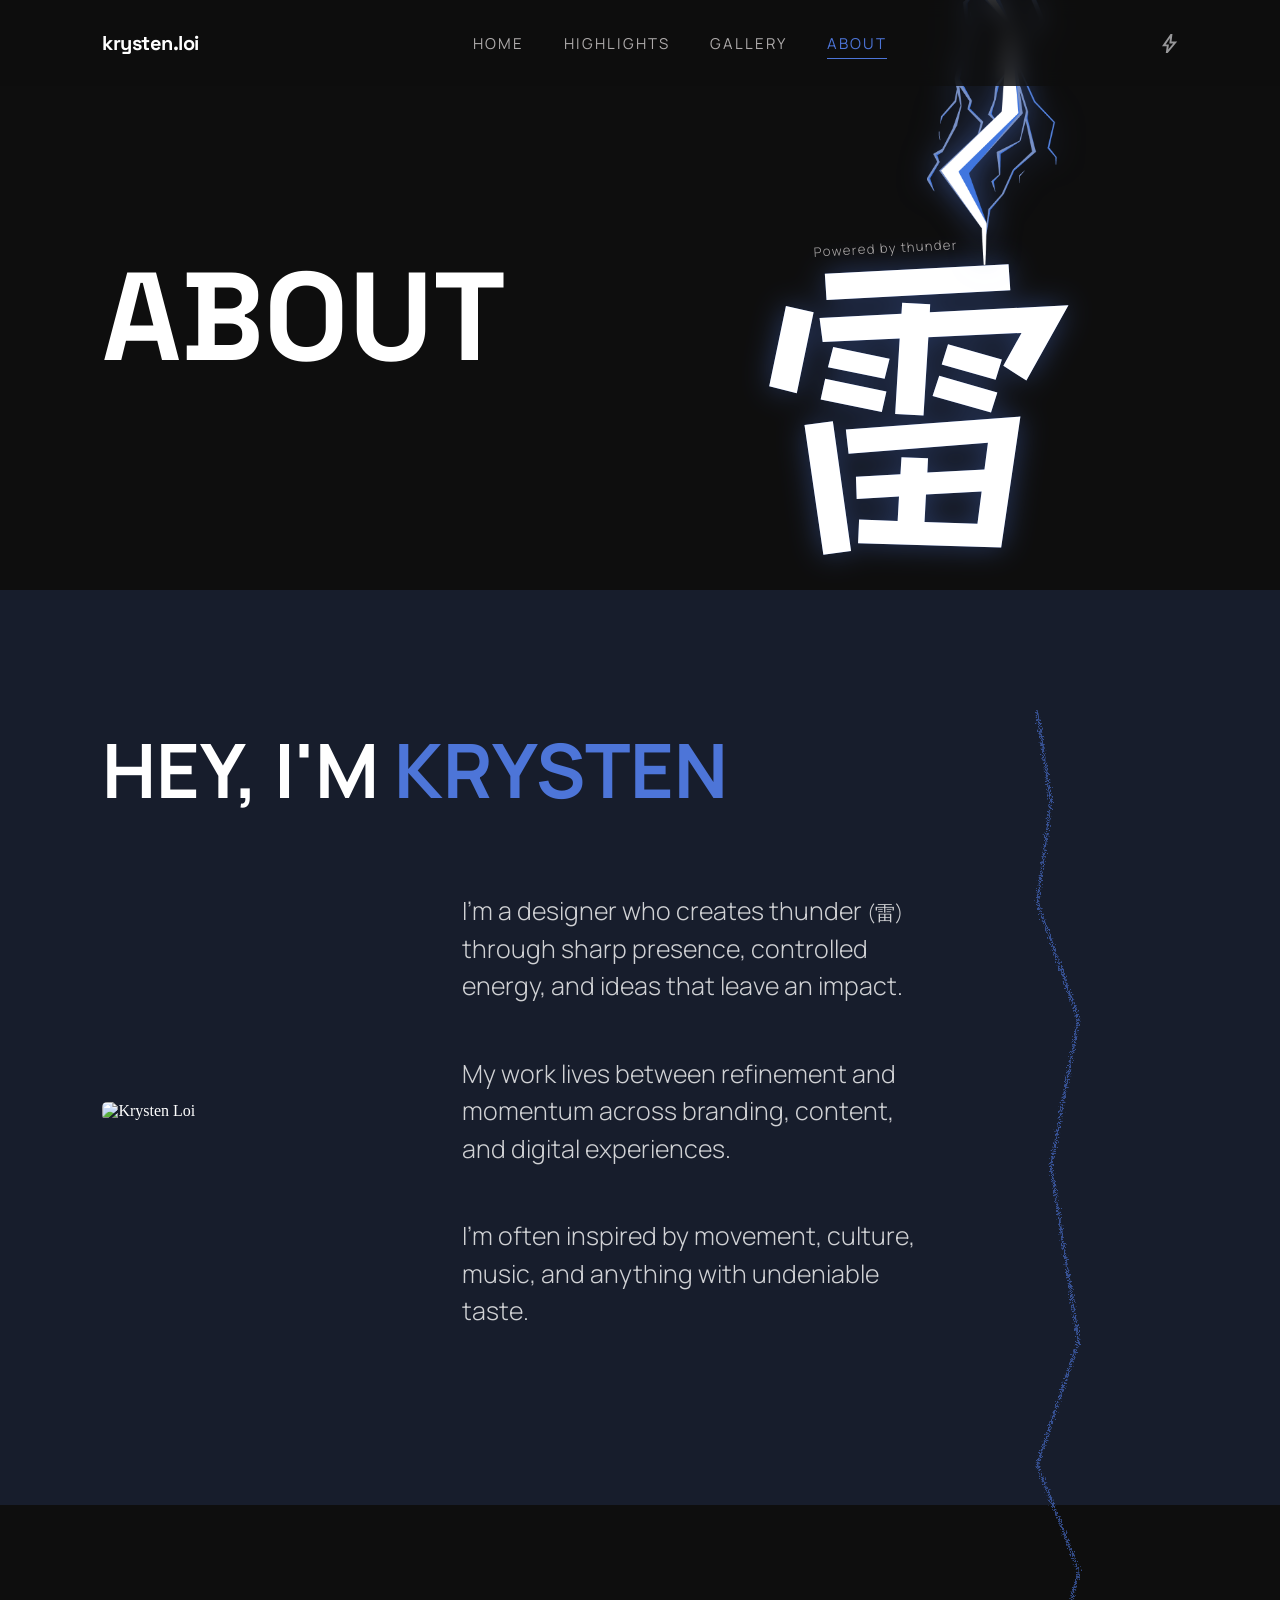
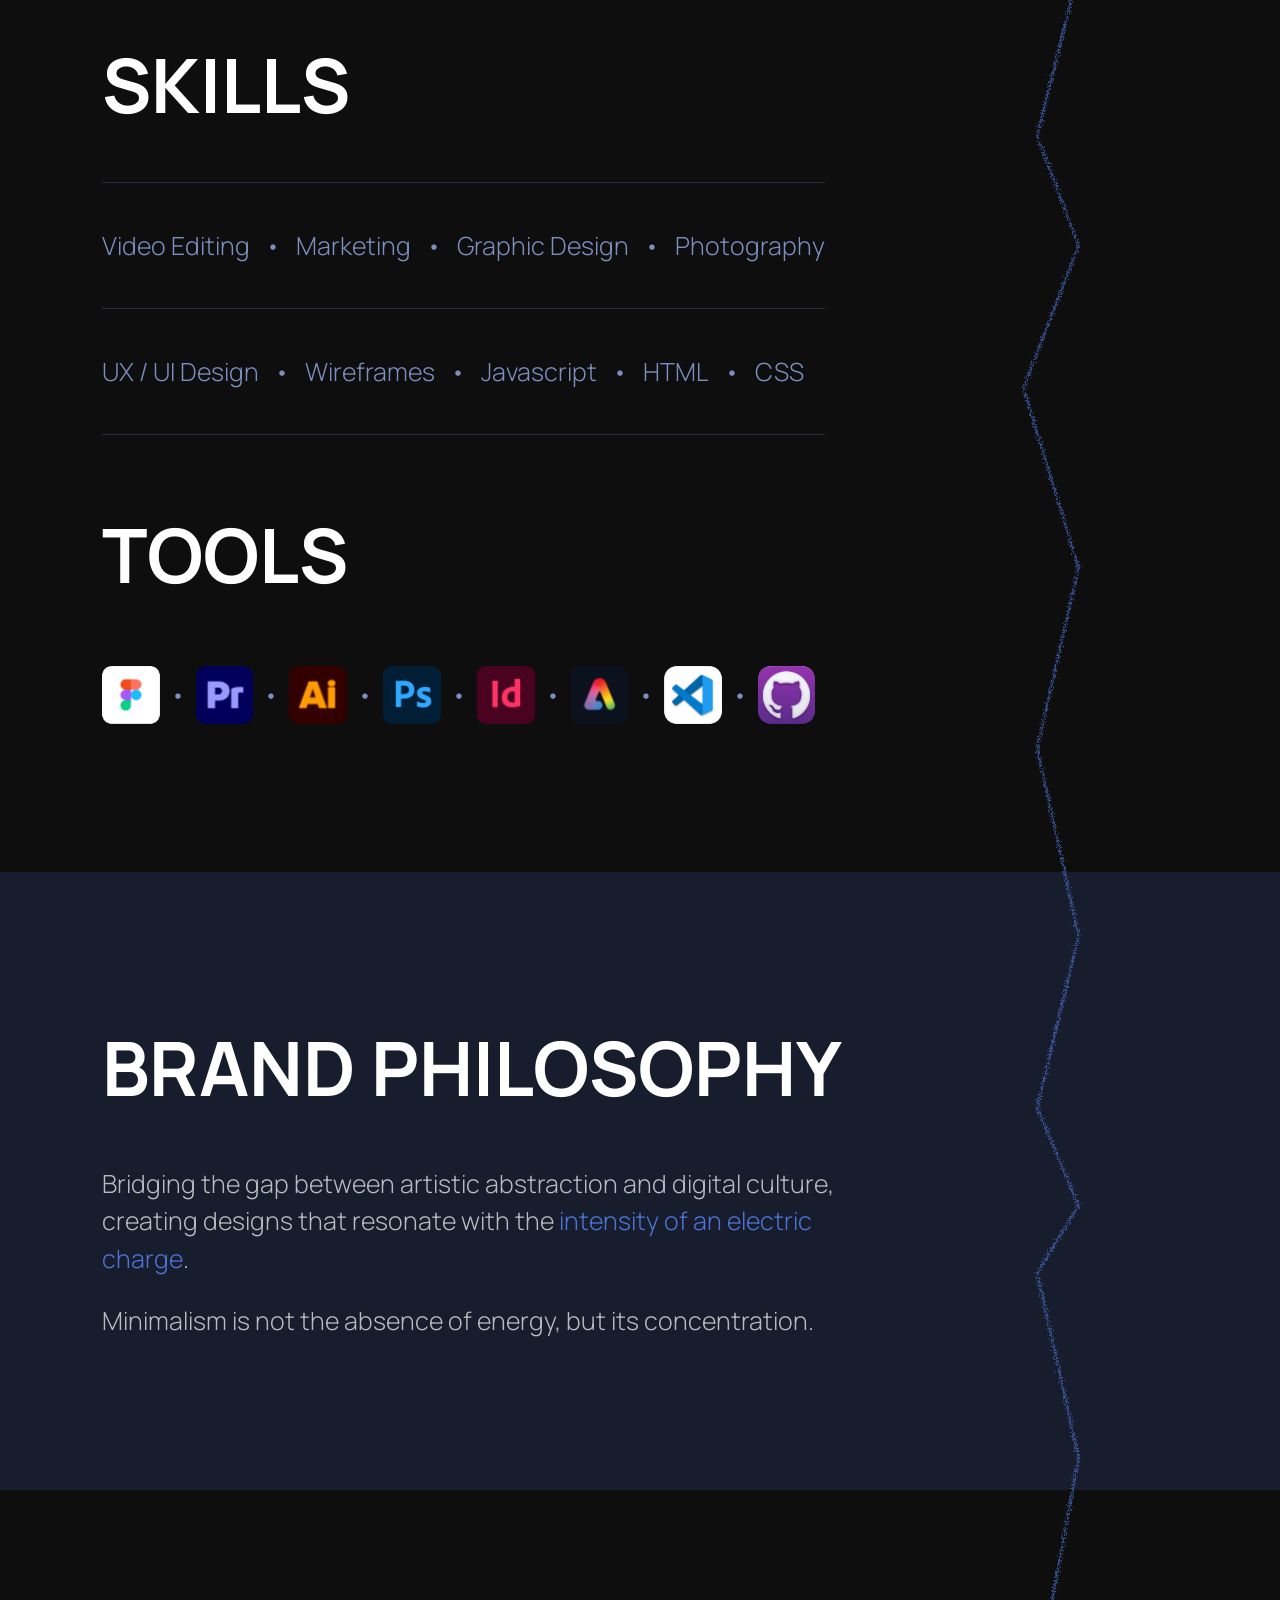
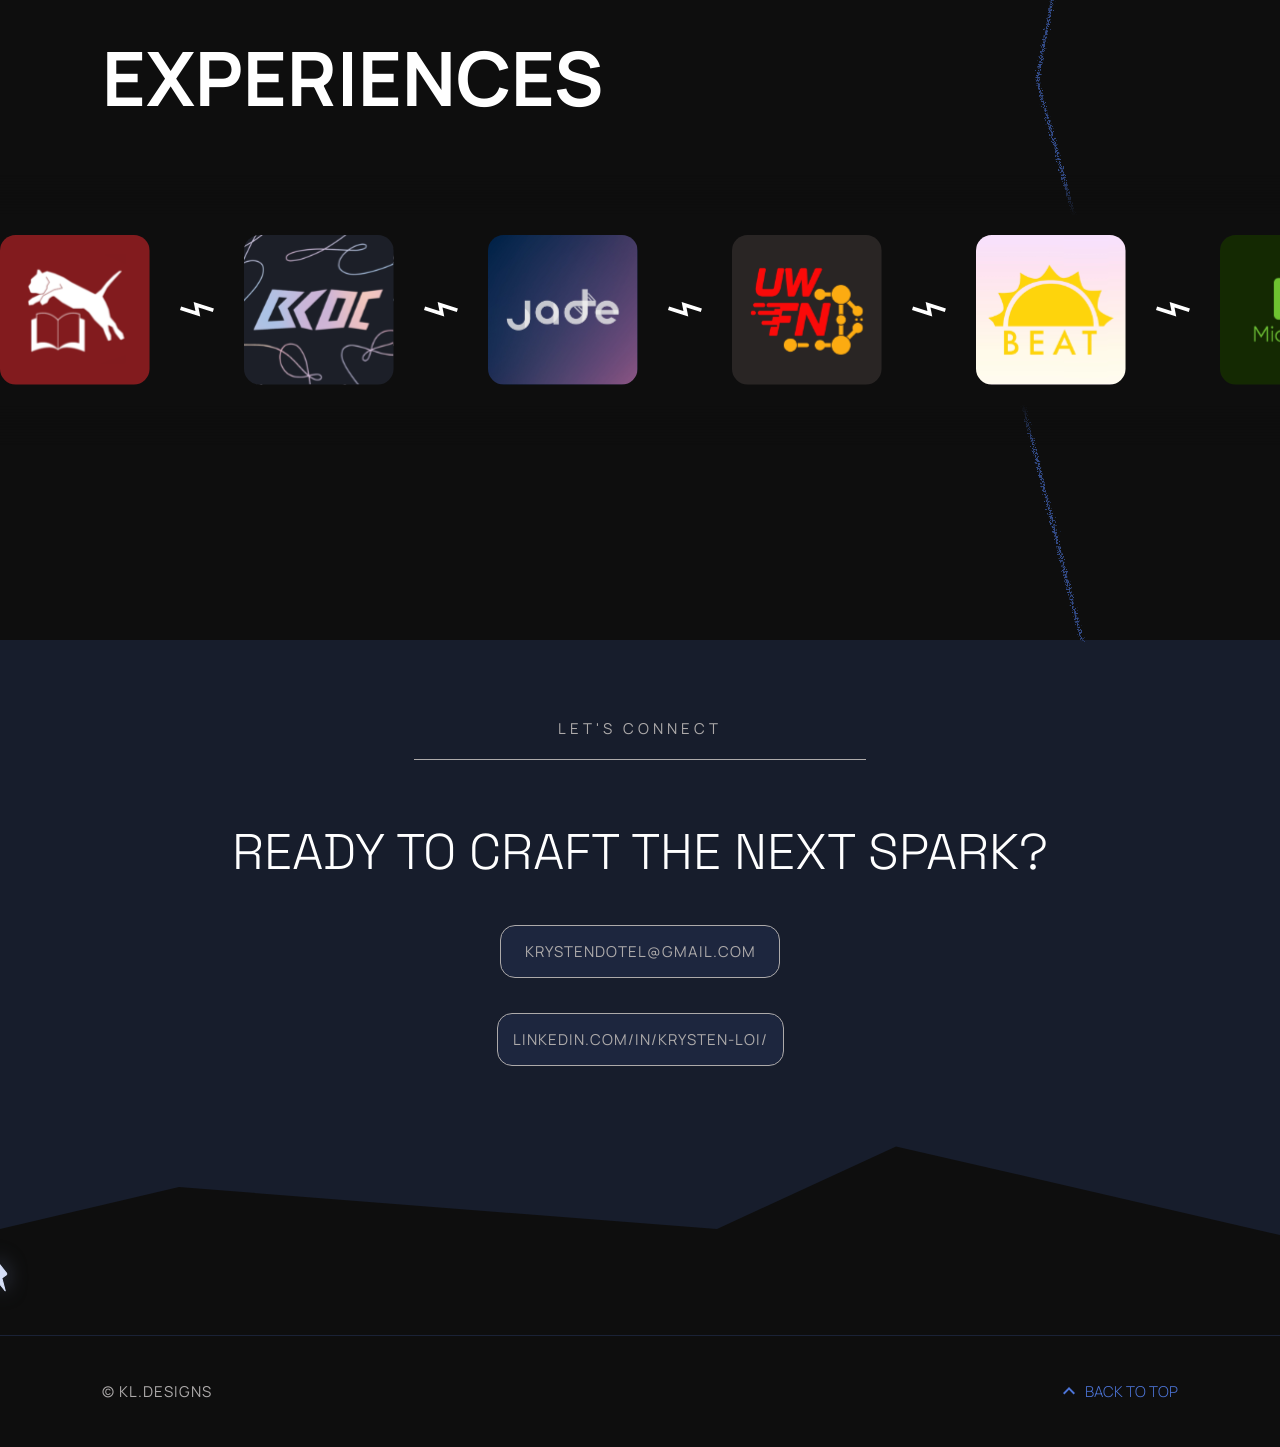
==== commit 160bd249: "fixed widescreen spacing and gallery photos" ====
--- a/about.html
+++ b/about.html
@@ -209,6 +209,8 @@
     </div>
     <script src="cursor.js"></script>
 
+    <script src="script-lightning-h2.js"></script>
+    
     <script>
         document.addEventListener("DOMContentLoaded", function () {
             const observerOptions = {
--- a/style.css
+++ b/style.css
@@ -394,7 +394,7 @@
     background-size: 8040px 2234px;
     position: absolute;
     top: 0;
-    right: -10%;
+    right: -8%;
     transform: scale(0.35);
     transform-origin: top;
     pointer-events: none;
@@ -429,15 +429,14 @@
 .page-lightning-container {
     position: absolute;
     top: 15%;
-    height: 76.6%;
-    right: 12%;
+    right: 14%;
     z-index: 2;
     pointer-events: none;
 }
 .page-lightning-svg {
     width: 100%;
     height: 100%;
-    object-fit: fill; /* Allows it to stretch the full length of the page */
+    object-fit: fill;
     opacity: 0.6;
 }
 
@@ -521,6 +520,7 @@
 /* Gallery */
 #gallery .section-header h2 {
     padding-left: 0;
+    margin-bottom: 70px;
 }
 .gallery-scroll {
     overflow: hidden;
@@ -560,25 +560,22 @@
     display: flex;
     align-items: center;
     gap: 15px;
-    margin-top: 40px;
+    margin-top: 50px;
     width: fit-content;
 }
 .gallery-action a p {
     font-family: 'Manrope', sans-serif;
     font-size: 20px;
-    color: rgba(255, 255, 255, 0.7);
+    color: rgba(var(--text-white), 0.7);
     line-height: 1;
     font-weight: 300;
     margin: 0;
-    /* Removes default browser margins that can break alignment */
 }
 .gallery-button {
     width: 10px;
     height: auto;
     transition: transform 0.3s ease;
-    /* Smooth animation for the hover effect */
-}
-/* Make the arrow move slightly on hover */
+}
 .gallery-action:hover .gallery-button {
     transform: translateX(5px);
 }
@@ -733,6 +730,18 @@
     background-size: cover;
     z-index: -1;
     pointer-events: none;
+}
+
+/* Widescreen */
+@media (min-width: 1400px) {
+    /* If main content is 1400px wide, 50% - 700px is the edge. */
+    .page-lightning-container {
+        right: calc(50% - 525px); 
+    }
+    .lightning-zap {
+        right: calc(50% - 830px); 
+        transform-origin: top;
+    }
 }
 
 /* ==========================================================================
@@ -806,7 +815,6 @@
     position: absolute;
     top: 0;
     right: 7.5%;
-    height: 91.9%;
     z-index: 1;
     pointer-events: none;
 }
@@ -1231,6 +1239,25 @@
     background-size: cover;
     background-position: center top;
     background-image: linear-gradient(rgba(var(--bg-color), 0.6), rgba(var(--bg-color), 1)), url('media/h1-background.png');
+}
+
+/* Widescreen */
+@media (min-width: 1400px) {
+    /* If main content is 1400px wide, 50% - 700px is the edge. */
+    .highlight1-page .project-stats {
+        grid-template-columns: 0.3fr 0.5fr 0.8fr 1fr 0.3fr;
+    }
+
+    .highlight1-page .output-img img {
+        width: 70%;
+    }
+
+    .highlight1-page .execution-part-1 {
+        grid-template-columns: 1.8fr 2.5fr; 
+    }
+    .highlight1-page .execution-part-2 {
+        grid-template-columns: 2.5fr 2.1fr; 
+    }
 }
 
 /* ==========================================================================
@@ -1304,7 +1331,6 @@
     position: absolute;
     top: 0;
     right: 7.5%;
-    height: 88.13%;
     z-index: 1;
     pointer-events: none;
 }
@@ -1377,7 +1403,7 @@
     z-index: 3;
     pointer-events: none;
 }
-.production-video:hover .vid-btn {
+.highlight2-page .production-video:hover .vid-btn {
     opacity: 1;
     background-color: rgba(var(--burnt-orange));
     color: rgba(var(--text-white));
@@ -1456,6 +1482,14 @@
     background-size: cover;
     background-position: center top;
     background-image: linear-gradient(rgba(var(--bg-color), 0), rgba(var(--bg-color), 1)), url('media/h2-background.png');
+}
+
+/* Widescreen */
+@media (min-width: 1400px) {
+    /* If main content is 1400px wide, 50% - 700px is the edge. */
+    .highlight2-page .project-stats {
+        grid-template-columns: 0.5fr 0.5fr 0.85fr 1fr 0.3fr;
+    }
 }
 
 /* ==========================================================================
@@ -1529,7 +1563,6 @@
     position: absolute;
     top: 0;
     right: 7.5%;
-    height: 91.84%;
     z-index: 1;
     pointer-events: none;
 }
@@ -1596,7 +1629,7 @@
     display: flex;
     flex-direction: column;
     gap: 30px;
-    padding: 0;
+    padding: 0 0 50px 0;
     width: 100%;
 }
 .big-idea {
@@ -1613,15 +1646,6 @@
     padding: 0 8% 50px 0;
     width: 100%;
 }
-.process-row {
-    display: flex;
-    gap: 50px;
-    margin-bottom: 60px;
-}
-.process-row img {
-    width: 100%;
-    height: auto;
-}
 .execution-design-process h4 {
     margin-bottom: 20px;
     font-family: 'Manrope', sans-serif;
@@ -1632,14 +1656,28 @@
     font-weight: 300;
     letter-spacing: 1px;
 }
-.image-side-by-side-lp {
+.lp-row {
+    display: grid;
+    grid-template-columns: 1fr 1fr;
+    gap: 50px;
+    width: 100%;
+    margin-bottom: 60px;
+}
+.process-section-lp {
+    display: flex;
+    flex-direction: column;
+}
+.image-group-lp {
     display: grid;
     grid-template-columns: 1fr 1fr;
     gap: 20px;
-}
-.image-side-by-side-lp img {
-    width: auto;
-    height: 100%;
+    width: 100%;
+}
+.image-group-lp img {
+    width: 100%;
+    height: auto;
+    object-fit: contain;
+    display: block;
 }
 .image-row-three {
     display: grid;
@@ -1655,6 +1693,18 @@
     display: block;
     object-fit: cover;
     border-radius: 5px;
+}
+.process-row-tc {
+    display: grid;
+    grid-template-columns: 1fr 1fr;
+    gap: 50px;
+    margin-bottom: 60px;
+    width: 100%;
+}
+.process-row-tc img {
+    width: 100%;
+    height: 80%;
+    display: block;
 }
 
 /* Next Project */
@@ -1682,6 +1732,14 @@
     background-image: linear-gradient(rgba(var(--bg-color), 0), rgba(var(--bg-color), 1)), url('media/h3-background.png');
 }
 
+/* Widescreen */
+@media (min-width: 1400px) {
+    /* If main content is 1400px wide, 50% - 700px is the edge. */
+    .highlight3-page .project-stats {
+        grid-template-columns: 0.5fr 0.5fr 0.8fr 0.9fr 0.3fr;
+    }
+}
+
 /* ==========================================================================
    Gallery
    ========================================================================== */
@@ -1689,7 +1747,6 @@
 .gallery-page .page-lightning-container {
     position: absolute;
     top: 0;
-    height: 91.45%;
     right: 7.8%;
     z-index: 1;
     pointer-events: none;
@@ -1732,7 +1789,7 @@
 /* Gallery */
 .section-grid-row-1{
     display: grid;
-    grid-template-columns: 2.2fr 1fr; 
+    grid-template-columns: 2.03fr 0.6fr; 
     width: 90%;
     padding: 0 8%;
     box-sizing: border-box;
@@ -1745,6 +1802,9 @@
     overflow: hidden;
     border-radius: 5px;
 }
+.section-grid-row-1 p {
+    line-height: 1.8;
+}
 .prototype-link {
     text-decoration: none;
     display: block;
@@ -1762,6 +1822,23 @@
 .prototype-link:hover img {
     filter: brightness(0.8);
     transition: filter 0.3s ease;
+}
+.image-rotator {
+    position: relative;
+    width: 100%;
+    aspect-ratio: 8 / 16.5;
+    overflow: hidden;
+}
+.image-rotator img {
+    position: absolute;
+    width: 100%;
+    height: 100%;
+    object-fit: cover;
+    opacity: 0;
+    transition: opacity 0.6s ease;
+}
+.image-rotator img.is-active {
+    opacity: 1;
 }
 .section-grid-row-2{
     display: grid;
@@ -1857,7 +1934,7 @@
 }
 .section-grid-3-col {
     display: grid;
-    grid-template-columns: 0.93fr 1fr 1.15fr;
+    grid-template-columns: 1.083fr 1fr 0.99fr;
     width: 90%;
     padding: 0 8%;
     margin-bottom: 160px;
@@ -1956,7 +2033,6 @@
 .about-page .page-lightning-container {
     position: absolute;
     top: 16.5%;
-    height: 69.4%;
     right: 15%;
     z-index: 1;
     pointer-events: none;
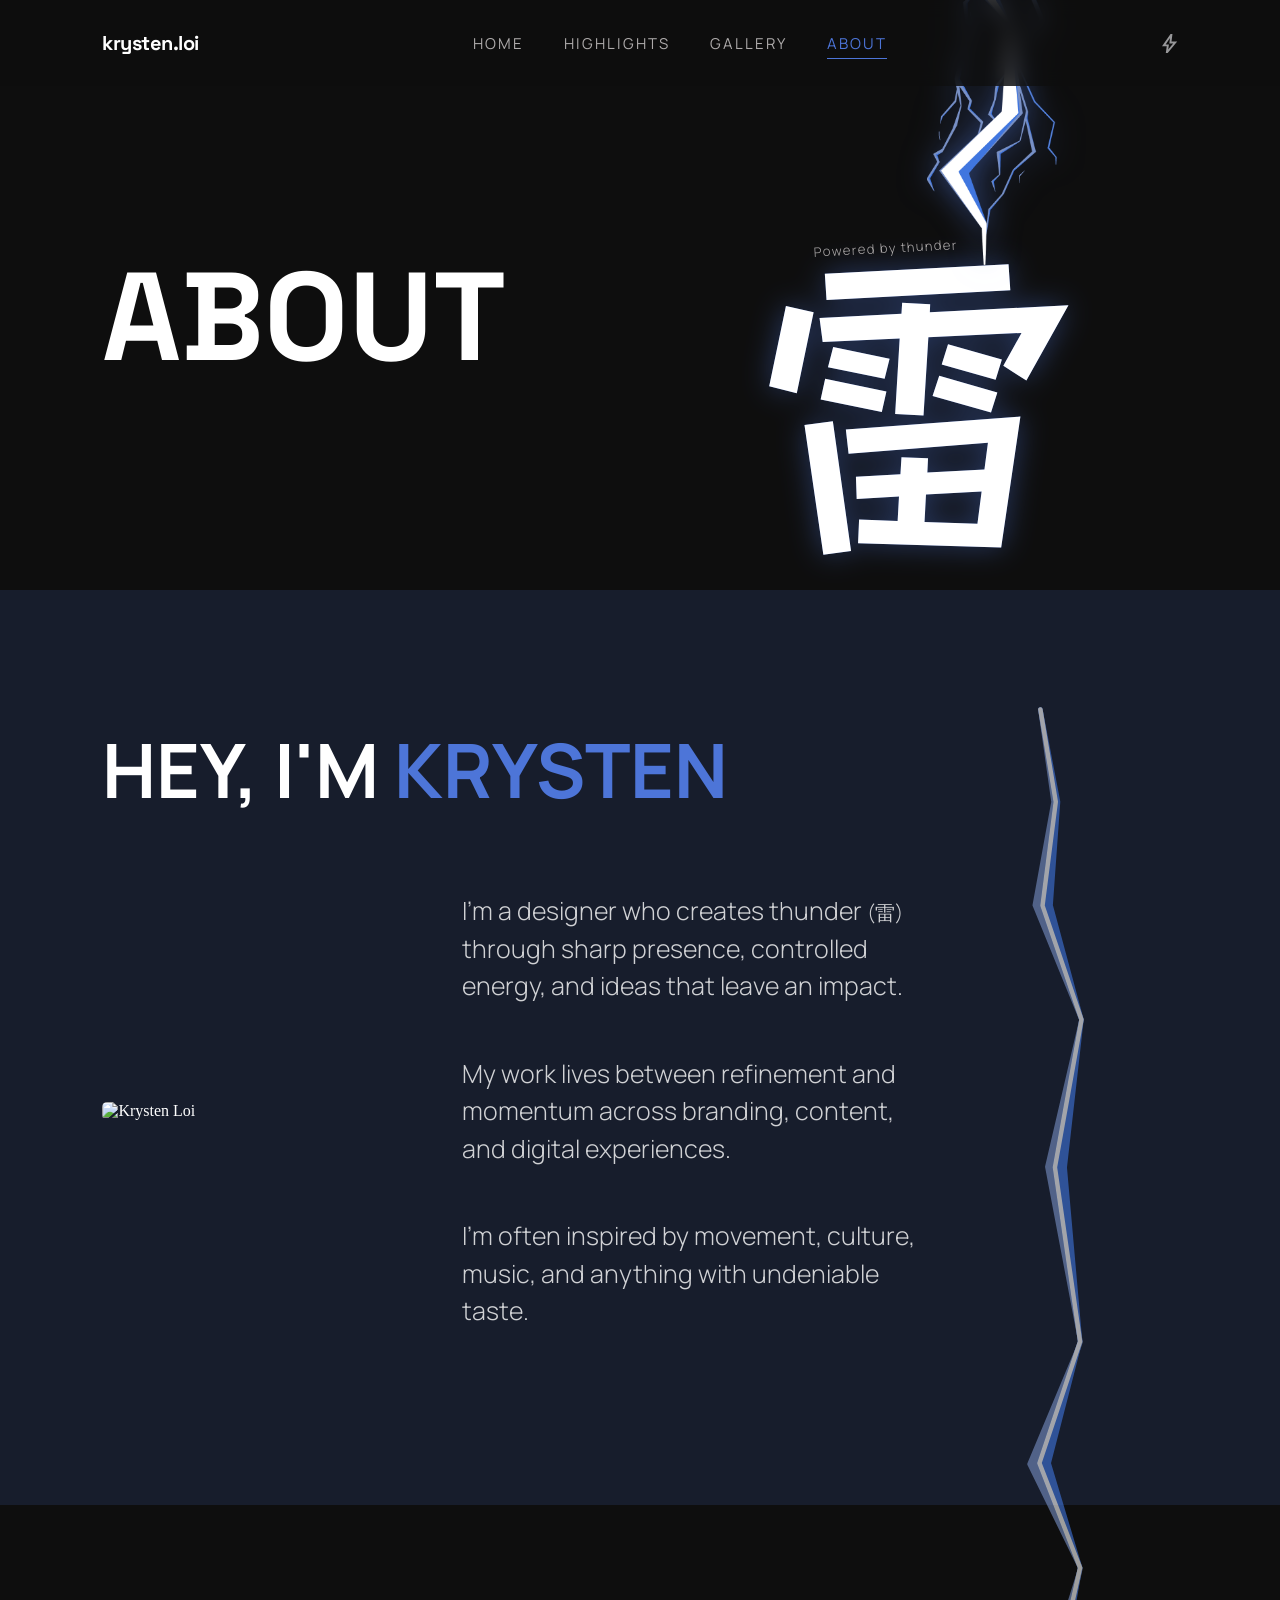
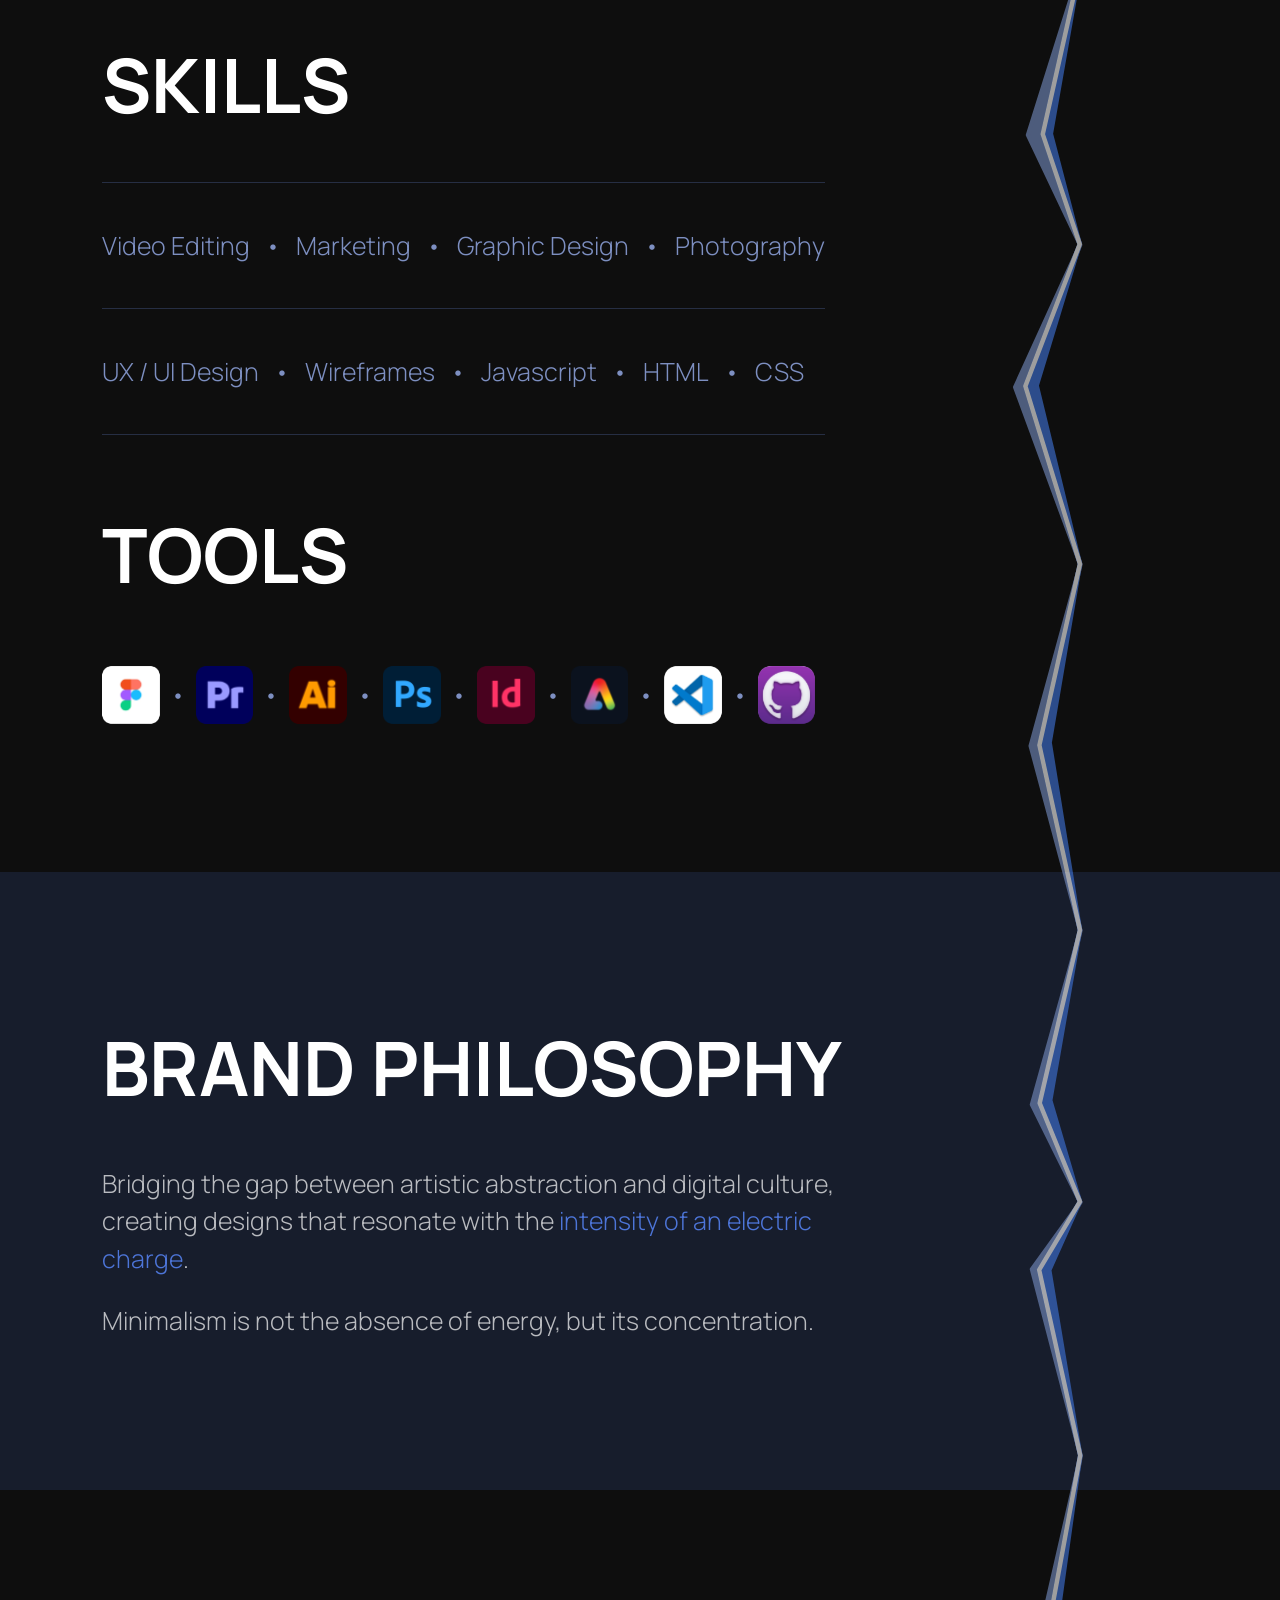
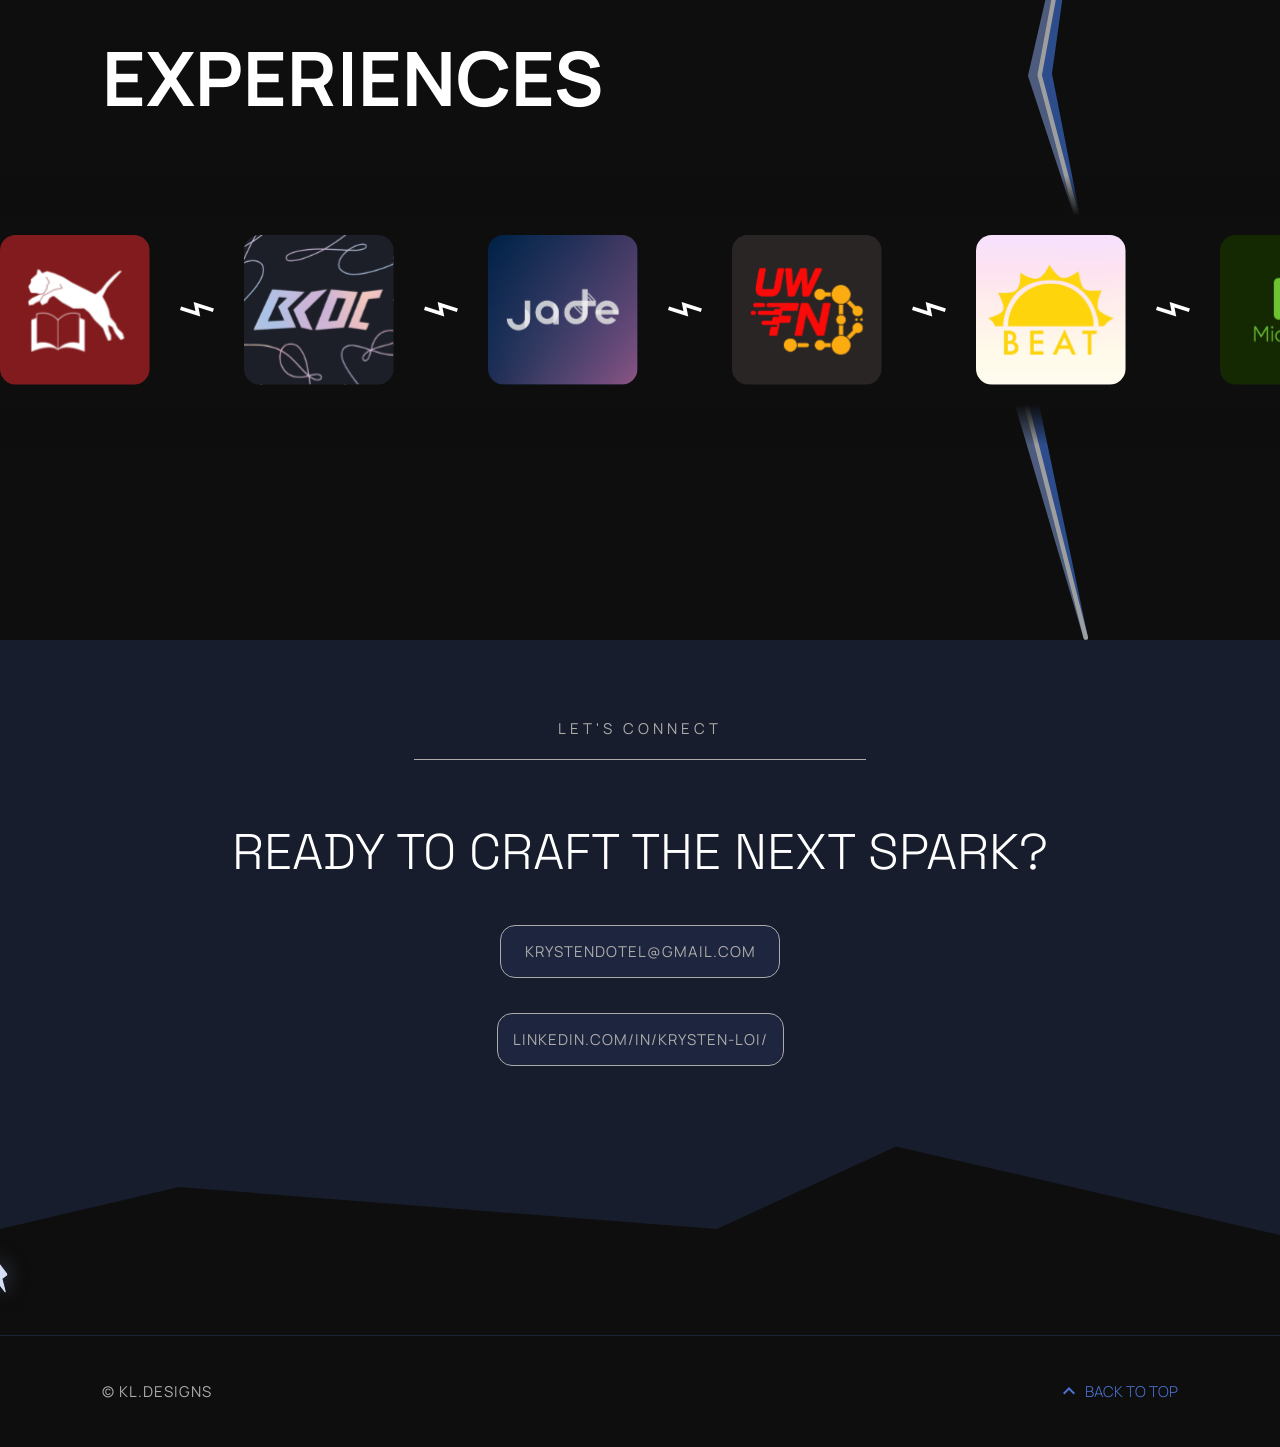
==== commit 8db2d76b: "fixed page lightning graphics" ====
--- a/about.html
+++ b/about.html
@@ -33,7 +33,7 @@
     </nav>
 
     <div class="page-lightning-container">
-        <img src="media/lightning-abt.svg" class="page-lightning-svg">
+        <img src="media/lightning-about.svg" class="page-lightning">
     </div>
 
     <main>
@@ -210,7 +210,7 @@
     <script src="cursor.js"></script>
 
     <script src="script-lightning-h2.js"></script>
-    
+
     <script>
         document.addEventListener("DOMContentLoaded", function () {
             const observerOptions = {
--- a/style.css
+++ b/style.css
@@ -324,7 +324,7 @@
 }
 .thunder-wrapper .glow-text {
     filter: drop-shadow(0 0 15px rgba(var(--electric-blue), 0.6));
-    animation: lightning-glow 2s ease-in-out 0.6s infinite alternate;
+    animation: zap-glow 3s 0.6s infinite;
 }
 
 .hero-disclaimer {
@@ -335,56 +335,25 @@
     margin-top: 20px;
     font-weight: 300;
 }
-.hero-container::after {
-    content: '';
-    position: absolute;
+.flash-overlay {
+    position: fixed;
     inset: 0;
     background: rgb(125, 143, 193);
     opacity: 0;
-    z-index: 1;
+    z-index: 999;
     pointer-events: none;
-    /* Lasts 1.2s to cover the initial zap and some afterglow */
-    animation: storm-flicker 3s ease-out forwards;
+    animation: storm-flicker 3s ease-out 0.5s forwards;
 }
 @keyframes storm-flicker {
-
-    /* 0s - 0.5s: The Violent Strike (Rapid flickering) */
-    0% {
-        opacity: 0;
-    }
-
-    2% {
-        opacity: 0.20;
-    }
-
-    4% {
-        opacity: 0.05;
-    }
-
-    6% {
-        opacity: 0.35;
-    }
-
-    /* The Peak */
-    8% {
-        opacity: 0.10;
-    }
-
-    10% {
-        opacity: 0.25;
-    }
-
-    12% {
-        opacity: 0.05;
-    }
-
-    15% {
-        opacity: 0.15;
-    }
-
-    25% {
-        opacity: 0;
-    }
+    0%  { opacity: 0;    }
+    2%  { opacity: 0.20; }
+    4%  { opacity: 0.05; }
+    6%  { opacity: 0.35; }
+    8%  { opacity: 0.10; }
+    10% { opacity: 0.25; }
+    12% { opacity: 0.05; }
+    15% { opacity: 0.15; }
+    25% { opacity: 0;    }
 }
 .lightning-zap {
     width: 804px;
@@ -401,7 +370,7 @@
 
     animation: 
         zap-strike 0.6s steps(9) forwards,
-        lightning-glow 2s ease-in-out 0.6s infinite alternate;
+        zap-glow 3s 0.6s infinite;
 }
 @keyframes zap-strike {
     from {
@@ -412,28 +381,35 @@
         background-position: -7236px 0;
     }
 }
-@keyframes lightning-glow {
-    0% {
-        filter: drop-shadow(0 0 0px rgba(var(--electric-blue), 0));
-    }
-
-    20% {
-        filter: drop-shadow(0 0 30px rgba(var(--electric-blue), 0.9)) brightness(1.5);
-    }
-
-    100% {
-        filter: drop-shadow(0 0 15px rgba(var(--electric-blue), 0.6)) brightness(1.1);
-    }
+@keyframes zap-glow {
+    0%   { filter: drop-shadow(0 0 0px  rgba(var(--electric-blue), 0));                    }
+    5%   { filter: drop-shadow(0 0 50px rgba(var(--electric-blue), 1))  brightness(2);     }
+    8%   { filter: drop-shadow(0 0 20px rgba(var(--electric-blue), 0.6)) brightness(1.3);  }
+    11%  { filter: drop-shadow(0 0 45px rgba(var(--electric-blue), 0.95)) brightness(1.8); }
+
+    /* shorter hold */
+    18%  { filter: drop-shadow(0 0 42px rgba(var(--electric-blue), 0.88)) brightness(1.7); }
+    28%  { filter: drop-shadow(0 0 35px rgba(var(--electric-blue), 0.75)) brightness(1.5); }
+
+    /* fade sooner */
+    48%  { filter: drop-shadow(0 0 18px rgba(var(--electric-blue), 0.35)) brightness(1.15);}
+    68%  { filter: drop-shadow(0 0 6px  rgba(var(--electric-blue), 0.12));                 }
+    100% { filter: drop-shadow(0 0 0px  rgba(var(--electric-blue), 0));                    }
 }
 
 .page-lightning-container {
     position: absolute;
     top: 15%;
-    right: 14%;
+    right: 15%;
     z-index: 2;
     pointer-events: none;
-}
-.page-lightning-svg {
+    animation: glow-pulse 3s ease-in-out infinite alternate;
+}
+@keyframes glow-pulse {
+    from { filter: drop-shadow(0 0 5px  rgba(var(--electric-blue), 0.5)); }
+    to   { filter: drop-shadow(0 0 15px rgba(var(--electric-blue), 0.9)); }
+}
+.page-lightning {
     width: 100%;
     height: 100%;
     object-fit: fill;
@@ -814,9 +790,14 @@
 .highlight1-page .page-lightning-container {
     position: absolute;
     top: 0;
-    right: 7.5%;
+    right: 5.6%;
     z-index: 1;
     pointer-events: none;
+    animation: glow-pulse-highlights 3s ease-in-out infinite alternate;
+}
+@keyframes glow-pulse-highlights {
+    from { filter: drop-shadow(0 0 5px  rgba(var(--electric-blue), 0.5)); }
+    to   { filter: drop-shadow(0 0 15px rgba(var(--electric-blue), 0.9)); }
 }
 
 /* Project Hero Layout */
@@ -1330,9 +1311,10 @@
 .highlight2-page .page-lightning-container {
     position: absolute;
     top: 0;
-    right: 7.5%;
+    right: 6%;
     z-index: 1;
     pointer-events: none;
+    animation: glow-pulse-highlights 3s ease-in-out infinite alternate;
 }
 
 /* View All Portfolio Highlights */
@@ -1562,9 +1544,10 @@
 .highlight3-page .page-lightning-container {
     position: absolute;
     top: 0;
-    right: 7.5%;
+    right: 5.6%;
     z-index: 1;
     pointer-events: none;
+    animation: glow-pulse-highlights 3s ease-in-out infinite alternate;
 }
 
 /* View All Portfolio Highlights */
@@ -1747,7 +1730,7 @@
 .gallery-page .page-lightning-container {
     position: absolute;
     top: 0;
-    right: 7.8%;
+    right: 8%;
     z-index: 1;
     pointer-events: none;
 }
@@ -2097,8 +2080,8 @@
     margin-bottom: -30px;
 
     filter: drop-shadow(0 0 15px rgba(var(--electric-blue), 0.6));
-    animation: lightning-glow 2s ease-in-out infinite alternate;
-    
+    animation: zap-glow 3s 0.6s infinite;
+
     pointer-events: none;
     z-index: 3;
 }
@@ -2132,7 +2115,7 @@
     z-index: -1;
     color: rgba(var(--electric-blue));
     filter: drop-shadow(0 0 15px rgba(var(--electric-blue), 0.6));
-    animation: lightning-glow 2s ease-in-out infinite alternate;
+    animation: zap-glow 3s 0.6s infinite;
 }
 .about-page .bio-text h2, #experiences h2, .philosophy h2, .skills-tools h2 {
     font-family: 'Manrope', sans-serif;
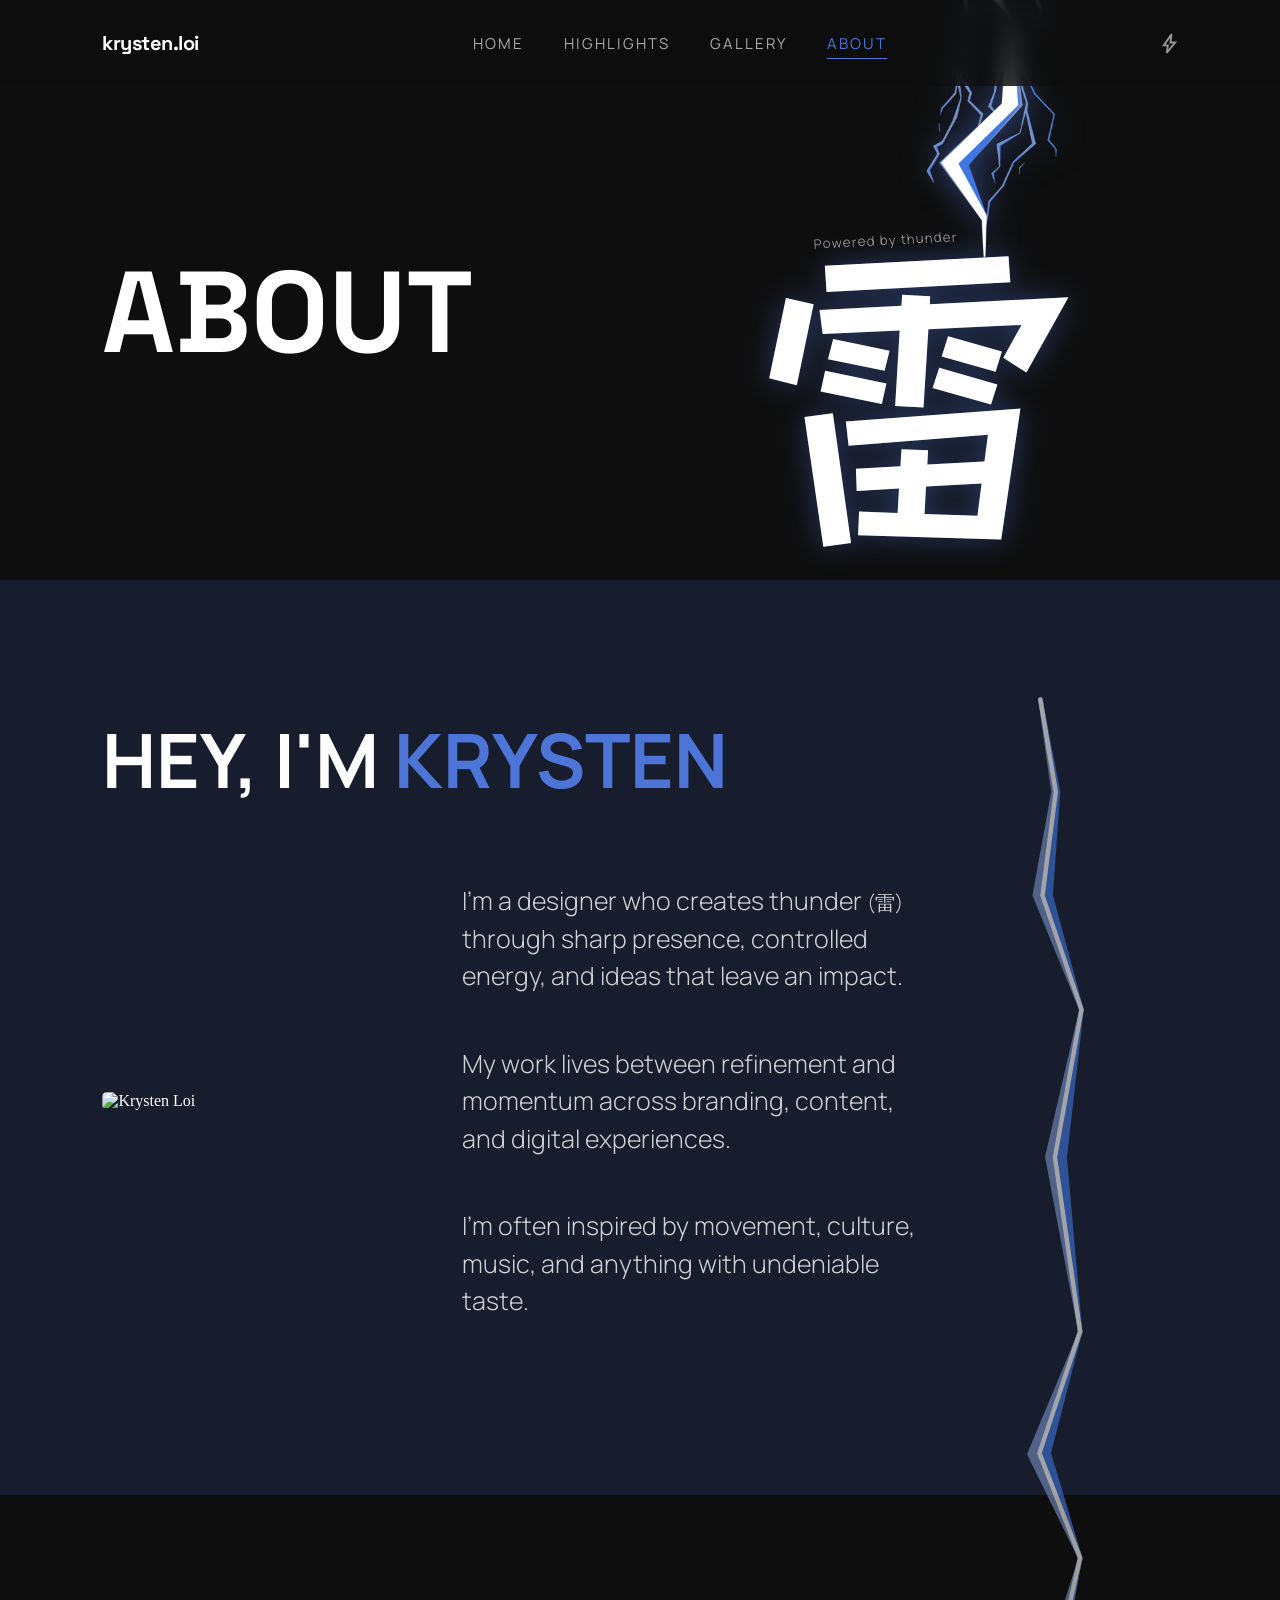
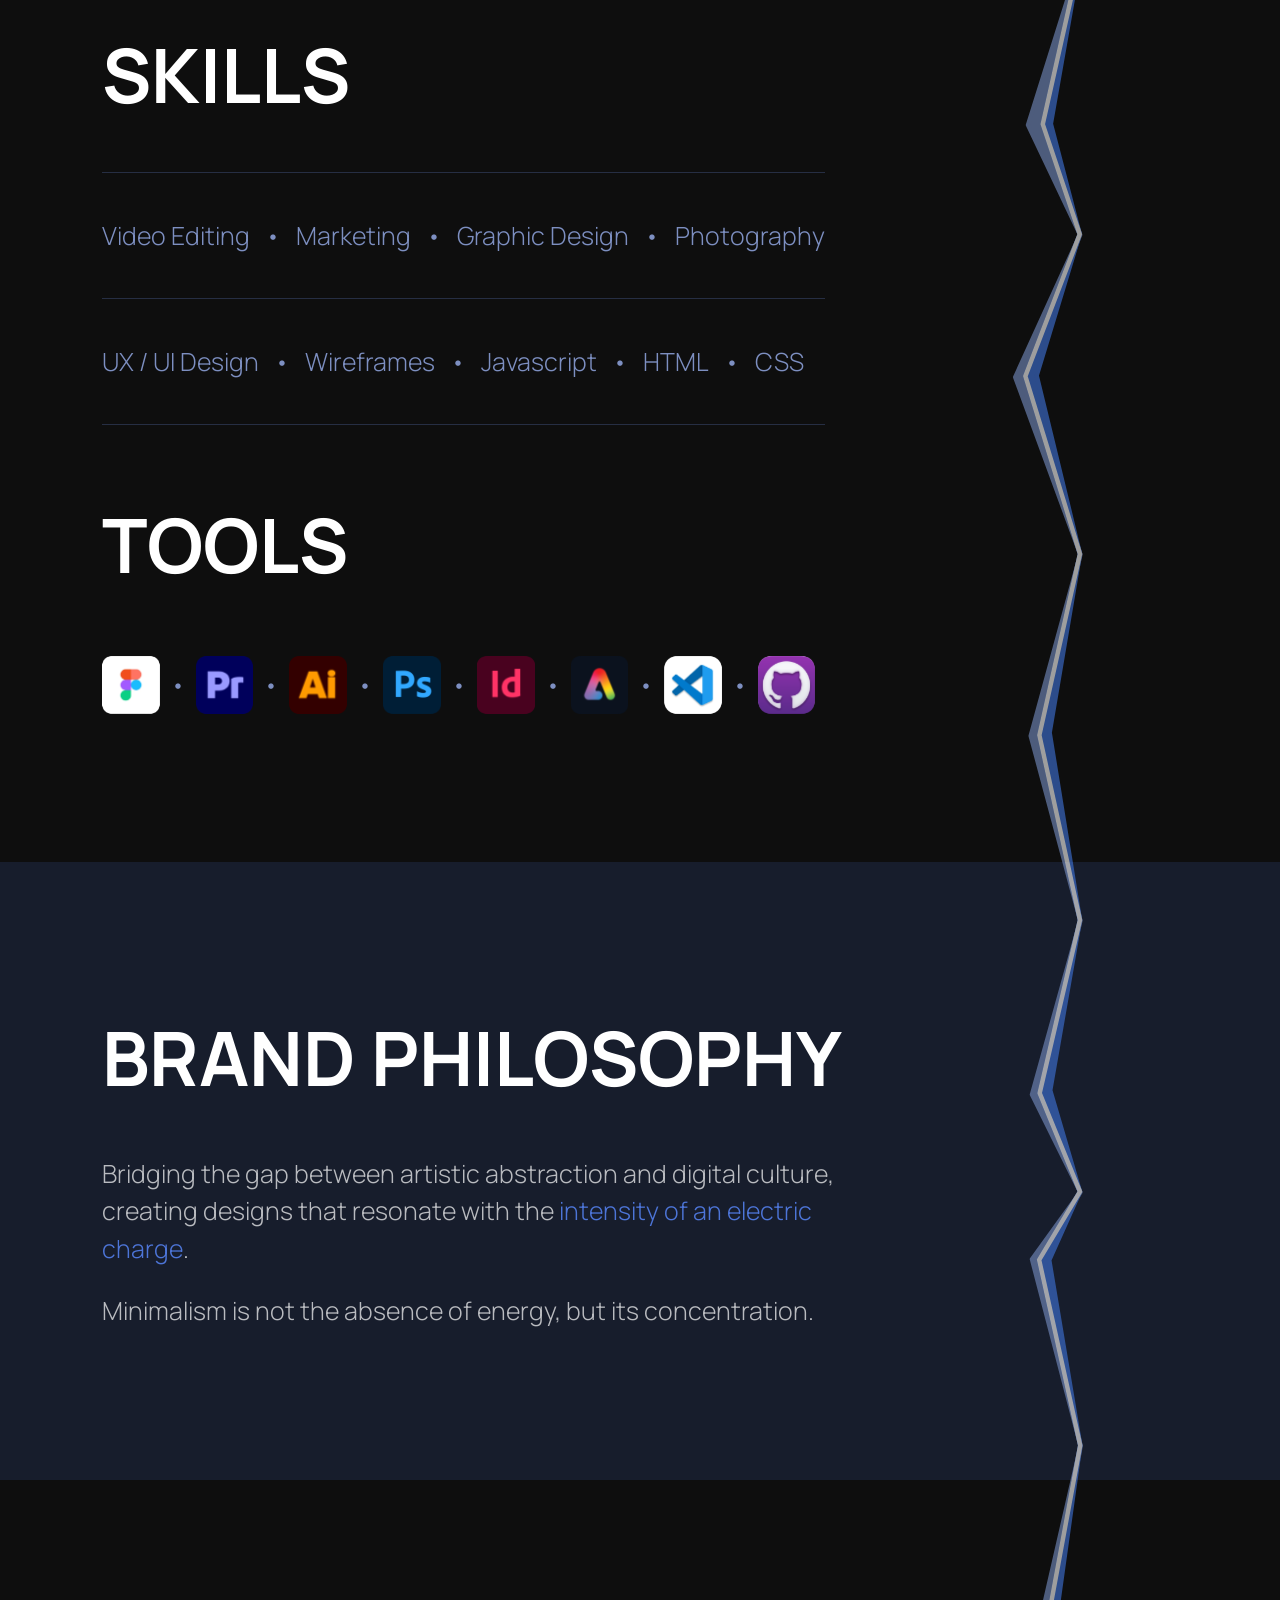
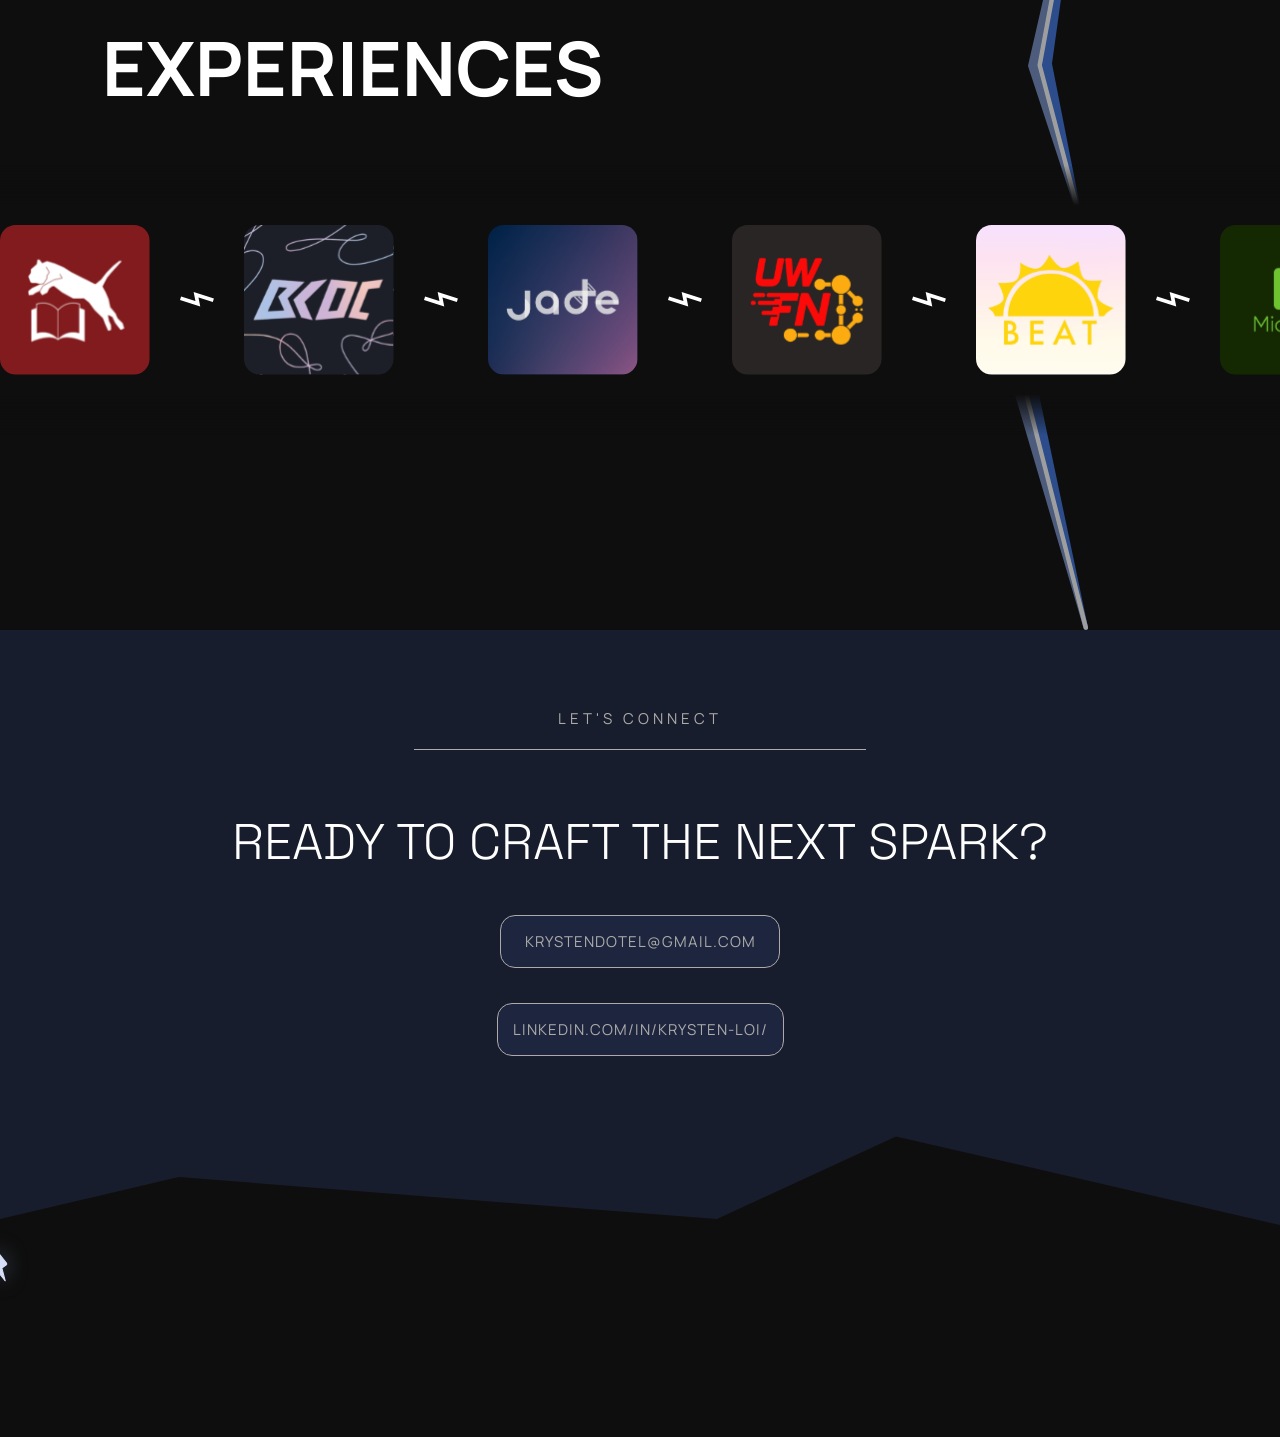
==== commit bd7ca1ab: "fixed back to top position" ====
--- a/about.html
+++ b/about.html
@@ -235,11 +235,9 @@
 
     <script>
         document.getElementById('backToTop').addEventListener('click', function (e) {
-            e.preventDefault(); // Stops the '#' from appearing in your URL
-            window.scrollTo({
-                top: 0,
-                behavior: 'smooth'
-            });
+            e.preventDefault();
+            document.documentElement.scrollTop = 0;
+            document.body.scrollTop = 0;
         });
     </script>
 </body>
--- a/style.css
+++ b/style.css
@@ -1,7 +1,21 @@
 @import url('https://fonts.googleapis.com/css2?family=Manrope:wght@300;400;700&family=Space+Grotesk:wght@300;400;700&family=Stick&display=swap');
+
+html, body {
+    width: 100%;
+    margin: 0;
+    padding: 0;
+    overflow-x: hidden;
+    -webkit-font-smoothing: antialiased;
+}
 
 html {
     scroll-behavior: smooth;
+}
+
+body {
+    position: relative;
+    background-color: rgba(var(--bg-color));
+    color: rgba(var(--text-white));
 }
 
 /* 1. The initial state (Hidden and shifted down) */
@@ -31,15 +45,6 @@
 * {
     box-sizing: border-box;
     /* Stops padding from breaking layout */
-}
-
-body {
-    position: relative;
-    background-color: rgba(var(--bg-color));
-    margin: 0;
-    padding: 0;
-    overflow-x: hidden;
-    color: rgba(var(--text-white));
 }
 
 .white-text {
@@ -222,6 +227,12 @@
     background: rgba(var(--electric-blue), 0.1);
     padding-left: 12px;
 }
+.nav-toggle {
+    display: none;
+}
+.hamburger {
+    display: none;
+}
 .logo {
     color: rgba(var(--text-white));
     font-family: 'Space Grotesk', sans-serif;
@@ -332,6 +343,7 @@
     color: rgba(var(--text-muted));
     font-size: 15px;
     letter-spacing: 1px;
+    line-height: 2;
     margin-top: 20px;
     font-weight: 300;
 }
@@ -706,18 +718,6 @@
     background-size: cover;
     z-index: -1;
     pointer-events: none;
-}
-
-/* Widescreen */
-@media (min-width: 1400px) {
-    /* If main content is 1400px wide, 50% - 700px is the edge. */
-    .page-lightning-container {
-        right: calc(50% - 525px); 
-    }
-    .lightning-zap {
-        right: calc(50% - 830px); 
-        transform-origin: top;
-    }
 }
 
 /* ==========================================================================
@@ -793,11 +793,11 @@
     right: 5.6%;
     z-index: 1;
     pointer-events: none;
-    animation: glow-pulse-highlights 3s ease-in-out infinite alternate;
-}
-@keyframes glow-pulse-highlights {
-    from { filter: drop-shadow(0 0 5px  rgba(var(--electric-blue), 0.5)); }
-    to   { filter: drop-shadow(0 0 15px rgba(var(--electric-blue), 0.9)); }
+    animation: glow-pulse-highlight1 3s ease-in-out infinite alternate;
+}
+@keyframes glow-pulse-highlight1 {
+    from { filter: drop-shadow(0 0 5px  rgba(var(--vivid-purple), 0.5)); }
+    to   { filter: drop-shadow(0 0 15px rgba(var(--vivid-purple), 0.9)); }
 }
 
 /* Project Hero Layout */
@@ -805,7 +805,7 @@
     height: fit-content;
     display: flex;
     align-items: center;
-    padding: 105px 8% 45px 8%;
+    padding: 105px 15% 45px 8%;
     position: relative;
     z-index: 5;
 }
@@ -850,14 +850,14 @@
 }
 .hero-title h1 {
     font-family: 'Space Grotesk', sans-serif;
-    font-size: 125px;
+    font-size: 115px;
     text-transform: uppercase;
     line-height: 1;
     margin: 0;
 }
 .project-category h1 {
     margin-top: 20px;
-    font-size: 100px;
+    font-size: 85px;
     font-weight: 300;
 }
 @keyframes arrowBounce {
@@ -926,7 +926,7 @@
     align-items: center;
     gap: 0px;
     margin-bottom: 0px;
-    padding: 0 8% 0px 0;
+    padding: 0 15% 0px 0;
 }
 .output-row.reverse {
     flex-direction: row-reverse;
@@ -979,7 +979,7 @@
     display: grid;
     grid-template-columns: 1fr 2fr; 
     gap: 80px;
-    padding: 0px 8% 0 0;
+    padding: 0px 15% 0 0;
     align-items: start;
 }
 .narrative-heading h3 {
@@ -1022,7 +1022,7 @@
 
 /* Visual Break */
 .visual-break img {
-    width: 92%;
+    width: 85%;
     border-radius: 5px;
 }
 
@@ -1031,7 +1031,7 @@
     display: grid;
     grid-template-columns: 3fr 1fr; 
     gap: 80px;
-    padding: 0px 8% 0 0;
+    padding: 0px 15% 0 0;
     align-items: start;
 }
 .execution-heading h3 {
@@ -1073,7 +1073,7 @@
     display: grid;
     grid-template-columns: 1.5fr 2.5fr; 
     gap: 150px;
-    padding: 0 8% 50px 0;
+    padding: 0 15% 50px 0;
     align-items: center;
 }
 .highlight1-page .execution-img-1 {
@@ -1109,7 +1109,7 @@
     display: grid;
     grid-template-columns: 2.5fr 1.5fr; 
     gap: 0px;
-    padding: 0 8% 50px 0;
+    padding: 0 15% 50px 0;
     align-items: center;
 }
 .highlight1-page .execution-img-2 {
@@ -1220,25 +1220,6 @@
     background-size: cover;
     background-position: center top;
     background-image: linear-gradient(rgba(var(--bg-color), 0.6), rgba(var(--bg-color), 1)), url('media/h1-background.png');
-}
-
-/* Widescreen */
-@media (min-width: 1400px) {
-    /* If main content is 1400px wide, 50% - 700px is the edge. */
-    .highlight1-page .project-stats {
-        grid-template-columns: 0.3fr 0.5fr 0.8fr 1fr 0.3fr;
-    }
-
-    .highlight1-page .output-img img {
-        width: 70%;
-    }
-
-    .highlight1-page .execution-part-1 {
-        grid-template-columns: 1.8fr 2.5fr; 
-    }
-    .highlight1-page .execution-part-2 {
-        grid-template-columns: 2.5fr 2.1fr; 
-    }
 }
 
 /* ==========================================================================
@@ -1314,7 +1295,11 @@
     right: 6%;
     z-index: 1;
     pointer-events: none;
-    animation: glow-pulse-highlights 3s ease-in-out infinite alternate;
+    animation: glow-pulse-highlight2 3s ease-in-out infinite alternate;
+}
+@keyframes glow-pulse-highlight2 {
+    from { filter: drop-shadow(0 0 5px  rgba(var(--burnt-orange), 0.5)); }
+    to   { filter: drop-shadow(0 0 15px rgba(var(--burnt-orange), 0.9)); }
 }
 
 /* View All Portfolio Highlights */
@@ -1335,7 +1320,7 @@
 
 /* Production Output */
 .highlight2-page .production-output {
-    padding: 120px 0 100px 8%;
+    padding: 120px 15% 100px 8%;
     width: 245%;
 }
 .video-hero-container {
@@ -1406,7 +1391,7 @@
     display: grid;
     grid-template-columns: 1.1fr 1.5fr; 
     gap: 50px; 
-    padding: 0 3.6% 100px 0;
+    padding: 0 14.5% 100px 0;
     align-items: stretch;
 }
 .highlight2-page .execution-img-1 {
@@ -1428,9 +1413,9 @@
 }
 .highlight2-page .execution-part-2 {
     display: grid;
-    grid-template-columns: 1.1fr 1.5fr; 
+    grid-template-columns: 1.2fr 1.5fr; 
     gap: 50px;
-    padding: 0 8% 50px 0;
+    padding: 0 15% 50px 0;
     align-items: center;
 }
 .highlight2-page .execution-img-2 img {
@@ -1464,14 +1449,6 @@
     background-size: cover;
     background-position: center top;
     background-image: linear-gradient(rgba(var(--bg-color), 0), rgba(var(--bg-color), 1)), url('media/h2-background.png');
-}
-
-/* Widescreen */
-@media (min-width: 1400px) {
-    /* If main content is 1400px wide, 50% - 700px is the edge. */
-    .highlight2-page .project-stats {
-        grid-template-columns: 0.5fr 0.5fr 0.85fr 1fr 0.3fr;
-    }
 }
 
 /* ==========================================================================
@@ -1547,7 +1524,11 @@
     right: 5.6%;
     z-index: 1;
     pointer-events: none;
-    animation: glow-pulse-highlights 3s ease-in-out infinite alternate;
+    animation: glow-pulse-highlight3 3s ease-in-out infinite alternate;
+}
+@keyframes glow-pulse-highlight3 {
+    from { filter: drop-shadow(0 0 5px  rgba(var(--gold-yellow), 0.5)); }
+    to   { filter: drop-shadow(0 0 15px rgba(var(--gold-yellow), 0.9)); }
 }
 
 /* View All Portfolio Highlights */
@@ -1561,15 +1542,15 @@
 /* Stats Bar */
 .highlight3-page .project-stats {
     display: grid;
-    grid-template-columns: 0.9fr 0.8fr 1.1fr 1.5fr 0.3fr;
+    grid-template-columns: 1.1fr 0.8fr 1.1fr 1.3fr 0.3fr;
     padding: 50px 8% 35px;
     background-color: rgba(var(--gold-yellow), 0.05);
 }
 
 /* Production Output */
 .highlight3-page .production-output {
-    padding: 120px 8%;
-    width: 92%;
+    padding: 120px 20% 120px 8%;
+    width: 100%;
 }
 .production-output-img {
     width: 100%;
@@ -1603,7 +1584,7 @@
 
 /* The Execution */
 .process-work {
-    width: 92%;
+    width: 99%;
 }
 .highlight3-page .process-work-text {
     max-width: 100%;
@@ -1612,21 +1593,21 @@
     display: flex;
     flex-direction: column;
     gap: 30px;
-    padding: 0 0 50px 0;
+    padding: 0 15% 50px 0;
     width: 100%;
 }
 .big-idea {
     width: 100%;
 }
 .big-idea img {
-    width: 92%;
+    width: 100%;
     height: auto;
     display: block;
     border-radius: 5px;
 }
 .execution-design-process {
     display: block;
-    padding: 0 8% 50px 0;
+    padding: 0 15% 50px 0;
     width: 100%;
 }
 .execution-design-process h4 {
@@ -1681,7 +1662,7 @@
     display: grid;
     grid-template-columns: 1fr 1fr;
     gap: 50px;
-    margin-bottom: 60px;
+    margin-bottom: 0px;
     width: 100%;
 }
 .process-row-tc img {
@@ -1715,14 +1696,6 @@
     background-image: linear-gradient(rgba(var(--bg-color), 0), rgba(var(--bg-color), 1)), url('media/h3-background.png');
 }
 
-/* Widescreen */
-@media (min-width: 1400px) {
-    /* If main content is 1400px wide, 50% - 700px is the edge. */
-    .highlight3-page .project-stats {
-        grid-template-columns: 0.5fr 0.5fr 0.8fr 0.9fr 0.3fr;
-    }
-}
-
 /* ==========================================================================
    Gallery
    ========================================================================== */
@@ -1774,7 +1747,7 @@
     display: grid;
     grid-template-columns: 2.03fr 0.6fr; 
     width: 90%;
-    padding: 0 8%;
+    padding: 0 10% 0 8%;
     box-sizing: border-box;
     align-items: start;
     gap: 50px;
@@ -1827,7 +1800,7 @@
     display: grid;
     grid-template-columns: 1.15fr 1fr;
     width: 90%;
-    padding: 0 8%;
+    padding: 0 10% 0 8%;
     margin-bottom: 80px;
     box-sizing: border-box;
     align-items: start;
@@ -1905,7 +1878,7 @@
     display: grid;
     grid-template-columns: 0.5fr 1.043fr;
     width: 90%;
-    padding: 0 8%;
+    padding: 0 10% 0 8%;
     margin-bottom: 80px;
     box-sizing: border-box;
     align-items: start;
@@ -1919,7 +1892,7 @@
     display: grid;
     grid-template-columns: 1.083fr 1fr 0.99fr;
     width: 90%;
-    padding: 0 8%;
+    padding: 0 10% 0 8%;
     margin-bottom: 160px;
     box-sizing: border-box;
     align-items: start;
@@ -1937,13 +1910,13 @@
     color: rgba(var(--text-white), 0.8);
     letter-spacing: 0.5px;
     text-transform: uppercase;
-    padding: 0 8%;
+    padding: 0 10% 0 8%;
 }
 .section-grid-studio {
     display: grid;
     grid-template-columns: repeat(2, 1fr);
     width: 90%;
-    padding: 0 8%;
+    padding: 0 10% 0 8%;
     margin-bottom: 80px;
     box-sizing: border-box;
     align-items: start;
@@ -1953,7 +1926,7 @@
     display: grid;
     grid-template-columns: repeat(2, 1fr);
     width: 90%;
-    padding: 0 8%;
+    padding: 0 10% 0 8%;
     margin-bottom: 160px;
     box-sizing: border-box;
     align-items: start;
@@ -1968,7 +1941,7 @@
     grid-template-columns: 0.5fr 0.5fr 1.34fr; 
     gap: 20px;
     width: 90%;
-    padding: 0 8%;
+    padding: 0 10% 0 8%;
     box-sizing: border-box;
     margin-bottom: 20px;
 }
@@ -1983,7 +1956,7 @@
     grid-template-columns: repeat(2, 1fr); 
     gap: 20px;
     width: 90%;
-    padding: 0 8%;
+    padding: 0 10% 0 8%;
     box-sizing: border-box;
     margin-bottom: 20px;
 }
@@ -1998,7 +1971,7 @@
     grid-template-columns: 1.57fr 0.5fr 0.5fr; 
     gap: 20px;
     width: 90%;
-    padding: 0 8%;
+    padding: 0 10% 0 8%;
     box-sizing: border-box;
     margin-bottom: 20px;
 }
@@ -2271,4 +2244,423 @@
 }
 .experiences-scroll:hover .scroll-track {
     animation-play-state: paused;
+}
+
+/* ==========================================================================
+   WIDESCREEN (min-width: 1400px)
+   ========================================================================== */
+@media (min-width: 1400px) {
+    /* Home */
+    .page-lightning-container {
+        right: calc(50% - 525px); 
+    }
+    .lightning-zap {
+        right: calc(50% - 830px); 
+        transform-origin: top;
+    }
+
+    /* Highlights */
+    .project-hero {
+        padding: 105px 8% 45px 8%;
+    }
+    .hero-title h1 {
+        font-size: 125px;
+    }
+    .project-category h1 {
+        font-size: 92px;
+    }
+
+    /* Highlight 1 */
+    .highlight1-page .project-stats {
+        grid-template-columns: 0.3fr 0.5fr 0.8fr 1fr 0.3fr;
+    }
+    .highlight1-page .execution-part-1 {
+        grid-template-columns: 1.8fr 2fr;
+    }
+    .highlight1-page .execution-part-2 {
+        grid-template-columns: 2.5fr 2.1fr;
+    }
+
+    /* Highlight 2 */
+    .highlight2-page .project-stats {
+        grid-template-columns: 0.5fr 0.5fr 0.85fr 1fr 0.3fr;
+    }
+
+    /* Highlight 3 */
+    .highlight3-page .project-stats {
+        grid-template-columns: 0.5fr 0.5fr 0.8fr 0.9fr 0.3fr;
+    }
+}
+
+/* ==========================================================================
+   MOBILE (max-width: 768px)
+   ========================================================================== */
+
+   @media (max-width: 768px) {
+    /* Navbar */
+    .navbar {
+        display: flex;
+        justify-content: space-between;
+        align-items: center;
+        padding: 20px 6%;
+    }
+    .logo {
+        order: 1;
+    }
+    .nav-icon {
+        order: 2;
+        display: flex;
+        align-items: center;
+        gap: 15px;
+    }
+    .hamburger {
+        display: flex;
+        flex-direction: column;
+        gap: 5px;
+        cursor: pointer;
+        order: 3;
+        z-index: 1001;
+    }
+    .hamburger span {
+        display: block;
+        width: 22px;
+        height: 2px;
+        background: rgba(var(--text-white));
+        transition: 0.3s ease;
+    }
+    .nav-links {
+        position: fixed;
+        top: 0;
+        right: -100%;
+        width: 100%;
+        height: 100vh;
+        background: rgba(var(--bg-color), 0.98);
+        flex-direction: column;
+        justify-content: center;
+        align-items: center;
+        gap: 30px;
+        transition: 0.5s cubic-bezier(0.77,0.2,0.05,1.0);
+        z-index: 1000;
+    }
+    .nav-links > li:first-child {
+        margin-bottom: 17px;
+    }
+    .nav-links > li:last-child {
+        margin-top: 10px;
+    }
+    .nav-toggle:checked ~ .nav-links {
+        right: 0;
+    }
+    .nav-toggle:checked ~ .hamburger span:nth-child(1) { transform: rotate(45deg) translate(5px, 5px); }
+    .nav-toggle:checked ~ .hamburger span:nth-child(2) { opacity: 0; }
+    .nav-toggle:checked ~ .hamburger span:nth-child(3) { transform: rotate(-45deg) translate(5px, -5px); }
+
+    .dropdown-menu {
+        position: static;
+        display: block;
+        visibility: visible;
+        opacity: 1;
+        padding: 15px 0 0 0;
+        background: transparent;
+        border: none;
+        text-align: left;
+        transform: none;
+    }
+    .dropdown-menu li a {
+        font-size: 13px !important;
+        color: rgba(var(--text-muted)) !important;
+        margin: 0;
+    }
+
+    /* Page Lightning */
+    .page-lightning-container {
+        display: none;
+    }
+
+    /* Footer */
+    .footer-bottom {
+        flex-direction: row; /* Force horizontal */
+        justify-content: space-between;
+        padding: 30px 6%;
+    }
+
+    .footer-bottom span, .back-to-top {
+        font-size: 12px; /* Smaller text for mobile fit */
+    }
+
+    /* Home */
+    .hero-container {
+        opacity: 0;
+        animation: fade-in-delayed 1.5s ease-out 2.0s forwards;
+    }
+    .lightning-zap {
+        transform: scale(0.22) translateX(50%);
+        right: -35%;
+        animation: zap-strike 0.6s steps(9) forwards,
+                   zap-vanish 0.1s ease-out 1.8s forwards;
+    }
+    @keyframes fade-in-delayed {
+        to { opacity: 1; }
+    }
+    @keyframes zap-vanish {
+        to { opacity: 0; visibility: hidden; }
+    }
+    .hero {
+        height: 60vh;
+        padding-top: 150px;
+        padding-bottom: 100px; 
+        display: flex;
+        flex-direction: column;
+        justify-content: center;
+    }
+    .home-page .hero-title h1 {
+        font-size: 75px; 
+        line-height: 0.95;
+        margin: 10px 0;
+    }
+    .home-page .hero-title {
+        padding-top: 10px;
+    }
+    .hero-tagline {
+        font-size: 8px;
+        letter-spacing: 2px;
+        margin-bottom: 5px;
+        opacity: 0.8;
+    }
+    .hero-disclaimer {
+        font-size: 10px;
+        margin-top: 10px;
+        line-height: 1.5;
+        max-width: 90%;
+    }
+
+    /* Highlights */
+    #highlights {
+        padding: 70px 6% 60px 6%;
+    }
+    .project-item {
+        margin-bottom: 70px;
+    }
+    .project-item h3 {
+        font-size: 20px;
+    }
+    .project-item p {
+        font-size: 15px;
+    }
+    .tags {
+        flex-wrap: wrap;
+        gap: 8px;
+    }
+    .tags span {
+        font-size: 11px;
+        padding: 6px 10px;
+    }
+
+    /* Gallery */
+    #gallery {
+        padding-top: 70px;
+        padding-bottom: 110px;
+    }
+    .scroll-track img {
+        height: 200px;
+    }
+    .gallery-action a p {
+        font-size: 15px;
+    }
+
+    /* Philosophy */
+    .philosophy {
+        padding-top: 90px;
+        padding-bottom: 100px;
+    }
+    .philosophy-text {
+        font-size: 15px;
+    }
+
+    /* Skills & Tools */
+    #skills {
+        padding-top: 90px;
+        padding-bottom: 100px;
+    }
+    .skills-grid {
+        display: flex;
+        flex-direction: row;
+        gap: 20px;
+        justify-content: space-between;
+        width: 100%;
+    }
+    .tools-group {
+        display: flex;
+        flex-direction: column;
+        gap: 11.5px;
+    }
+    .skills-group p, .tool p {
+        font-size: 15px; /* Scaled down to fit side-by-side */
+    }
+    .tool img {
+        width: 38px;
+    }
+
+    /* CTA */
+    .cta-main {
+        padding-bottom: 25px;
+        font-size: 30px;
+    }
+    .cta-content .btn {
+        min-width: 240px;
+        font-size: 12px;
+    }
+    .cta-line {
+        width: 80%;
+    }
+
+    /* --- NEXT PROJECT --- */
+    .np-main {
+        font-size: 36px;
+    }
+    .np-tagline {
+        font-size: 13px;
+    }
+
+    /* --- HIGHLIGHT PAGES HERO --- */
+    .project-hero {
+        padding: 100px 6% 30px 6%;
+    }
+    .hero-title h1 {
+        font-size: clamp(36px, 10vw, 60px);
+    }
+    .project-category h1 {
+        font-size: clamp(28px, 8vw, 48px);
+    }
+    .project-meta {
+        margin-top: 40px;
+        font-size: 11px;
+    }
+
+    /* --- STATS BAR --- */
+    .highlight1-page .project-stats,
+    .highlight2-page .project-stats,
+    .highlight3-page .project-stats {
+        grid-template-columns: 1fr 1fr;
+        gap: 30px;
+        padding: 30px 6%;
+    }
+    .stat-item:last-child {
+        display: none;
+    }
+
+    /* --- NARRATIVE / EXECUTION GRIDS --- */
+    .narrative-text {
+        grid-template-columns: 1fr;
+        gap: 20px;
+        padding: 0;
+    }
+    .execution-text {
+        grid-template-columns: 1fr;
+        gap: 20px;
+        padding: 0;
+    }
+    .output-row,
+    .output-row.reverse {
+        flex-direction: column;
+    }
+    .output-img img {
+        width: 100%;
+    }
+    .highlight1-page .execution-part-1,
+    .highlight1-page .execution-part-2,
+    .highlight2-page .execution-part-1,
+    .highlight2-page .execution-part-2 {
+        grid-template-columns: 1fr;
+        gap: 30px;
+        padding: 0 0 40px 0;
+    }
+
+    /* --- GALLERY PAGE --- */
+    .gallery-intro {
+        padding: 120px 6% 30px 6%;
+    }
+    .section-grid-row-1,
+    .section-grid-row-2,
+    .section-grid-2-col,
+    .section-grid-3-col,
+    .section-grid-studio,
+    .section-grid-dance {
+        grid-template-columns: 1fr;
+        width: 100%;
+        padding: 0 6%;
+        gap: 20px;
+    }
+    .section-grid-photo-1,
+    .section-grid-photo-2-4,
+    .section-grid-photo-3 {
+        grid-template-columns: 1fr;
+        width: 100%;
+        padding: 0 6%;
+    }
+    .section-header h2 {
+        padding: 0 6%;
+        margin-top: 50px;
+    }
+    .vid-description h4 {
+        padding: 0 6%;
+    }
+
+    /* --- ABOUT PAGE --- */
+    .about-page .hero {
+        padding: 120px 6% 80px 6%;
+    }
+    .kanji-container {
+        display: none;
+    }
+    .bio-section {
+        padding: 60px 6%;
+    }
+    .bio-grid {
+        grid-template-columns: 1fr;
+        grid-template-areas:
+            "image"
+            "content";
+    }
+    .bio-image img {
+        max-width: 200px;
+    }
+    .bio-content {
+        font-size: 17px;
+    }
+    .about-page .philosophy-text {
+        font-size: 17px;
+    }
+    .about-page .skills-list p,
+    .tools-grid p {
+        font-size: 17px;
+    }
+    .about-page .tools-grid img {
+        height: 42px;
+    }
+    .kanji-wrapper {
+        font-size: 180px;
+    }
+
+    /* --- HIGHLIGHT 3 SPECIFIC --- */
+    .lp-row {
+        grid-template-columns: 1fr;
+    }
+    .image-group-lp {
+        grid-template-columns: 1fr;
+    }
+    .image-row-three {
+        grid-template-columns: 1fr;
+    }
+    .process-row-tc {
+        grid-template-columns: 1fr;
+    }
+    .video-hero-container {
+        grid-template-columns: 1fr;
+        gap: 20px;
+    }
+    .execution-big-idea,
+    .execution-design-process {
+        padding: 0 0 30px 0;
+    }
 }
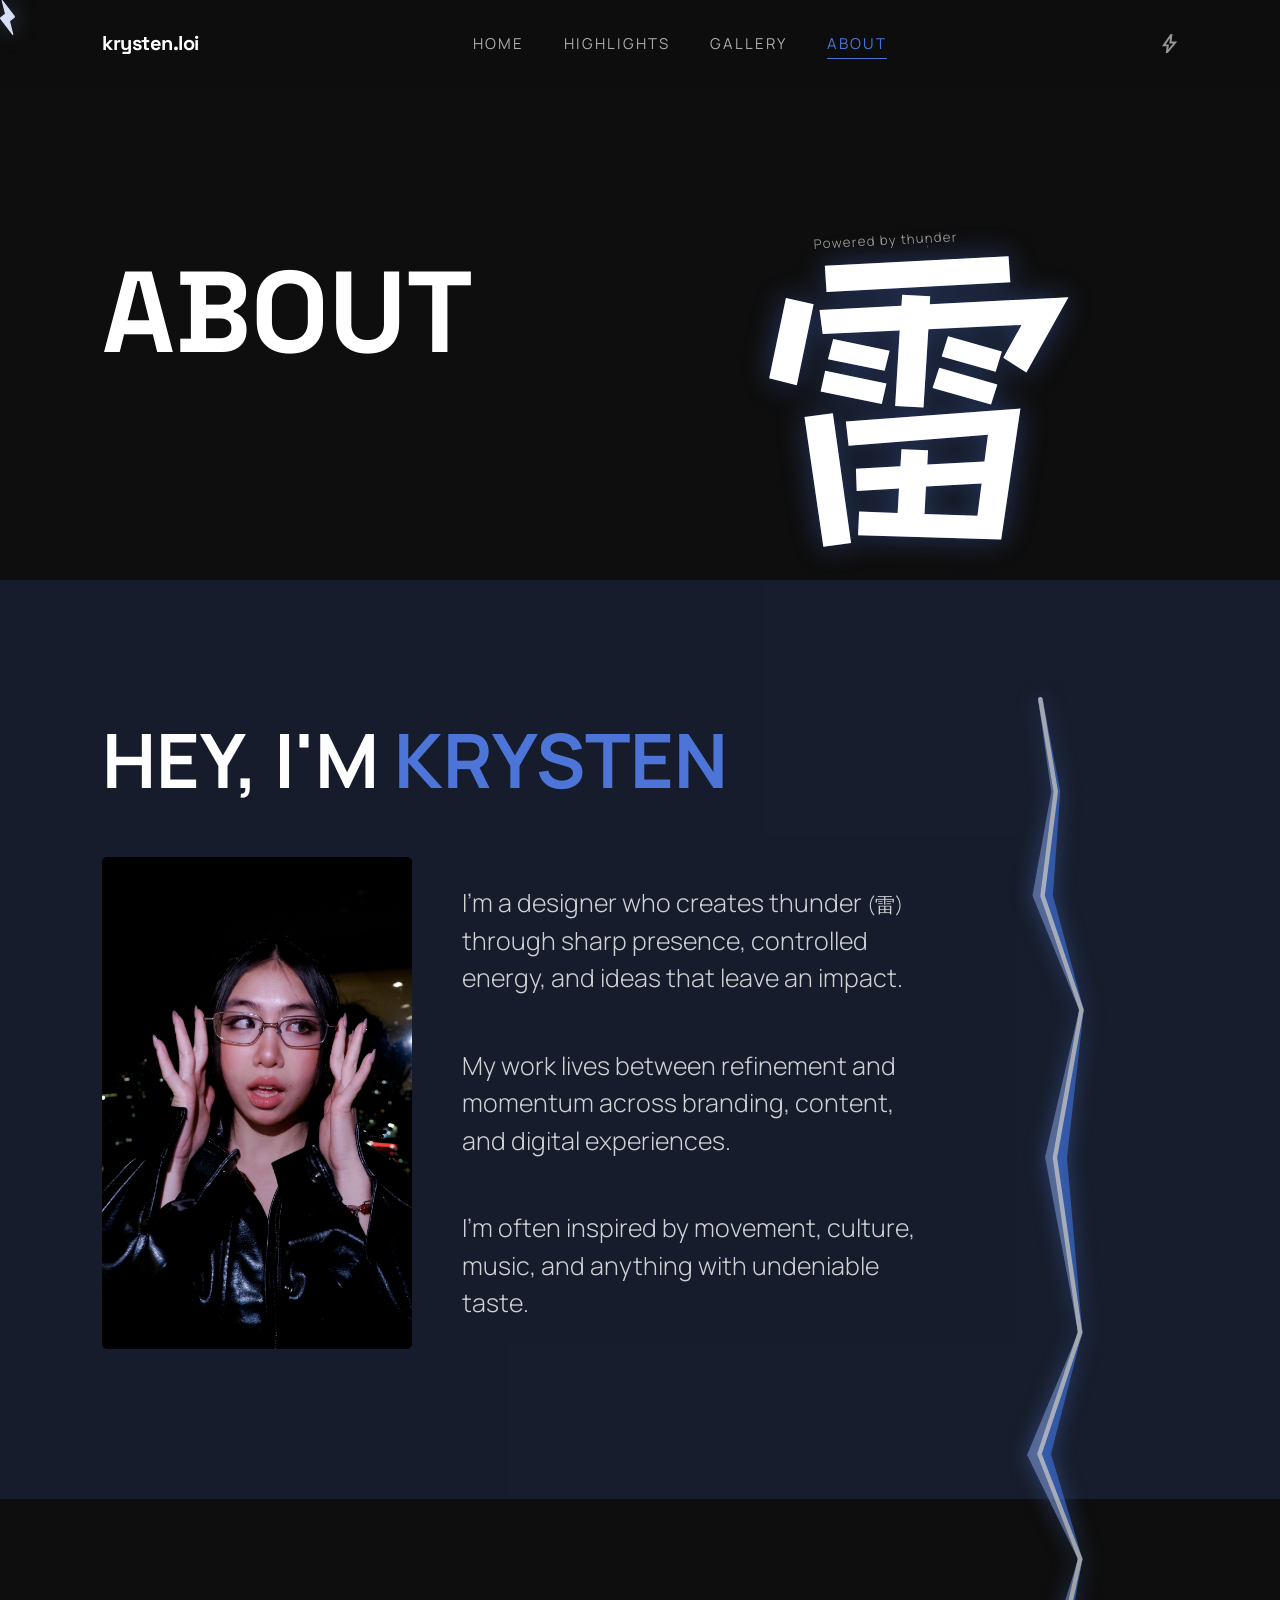
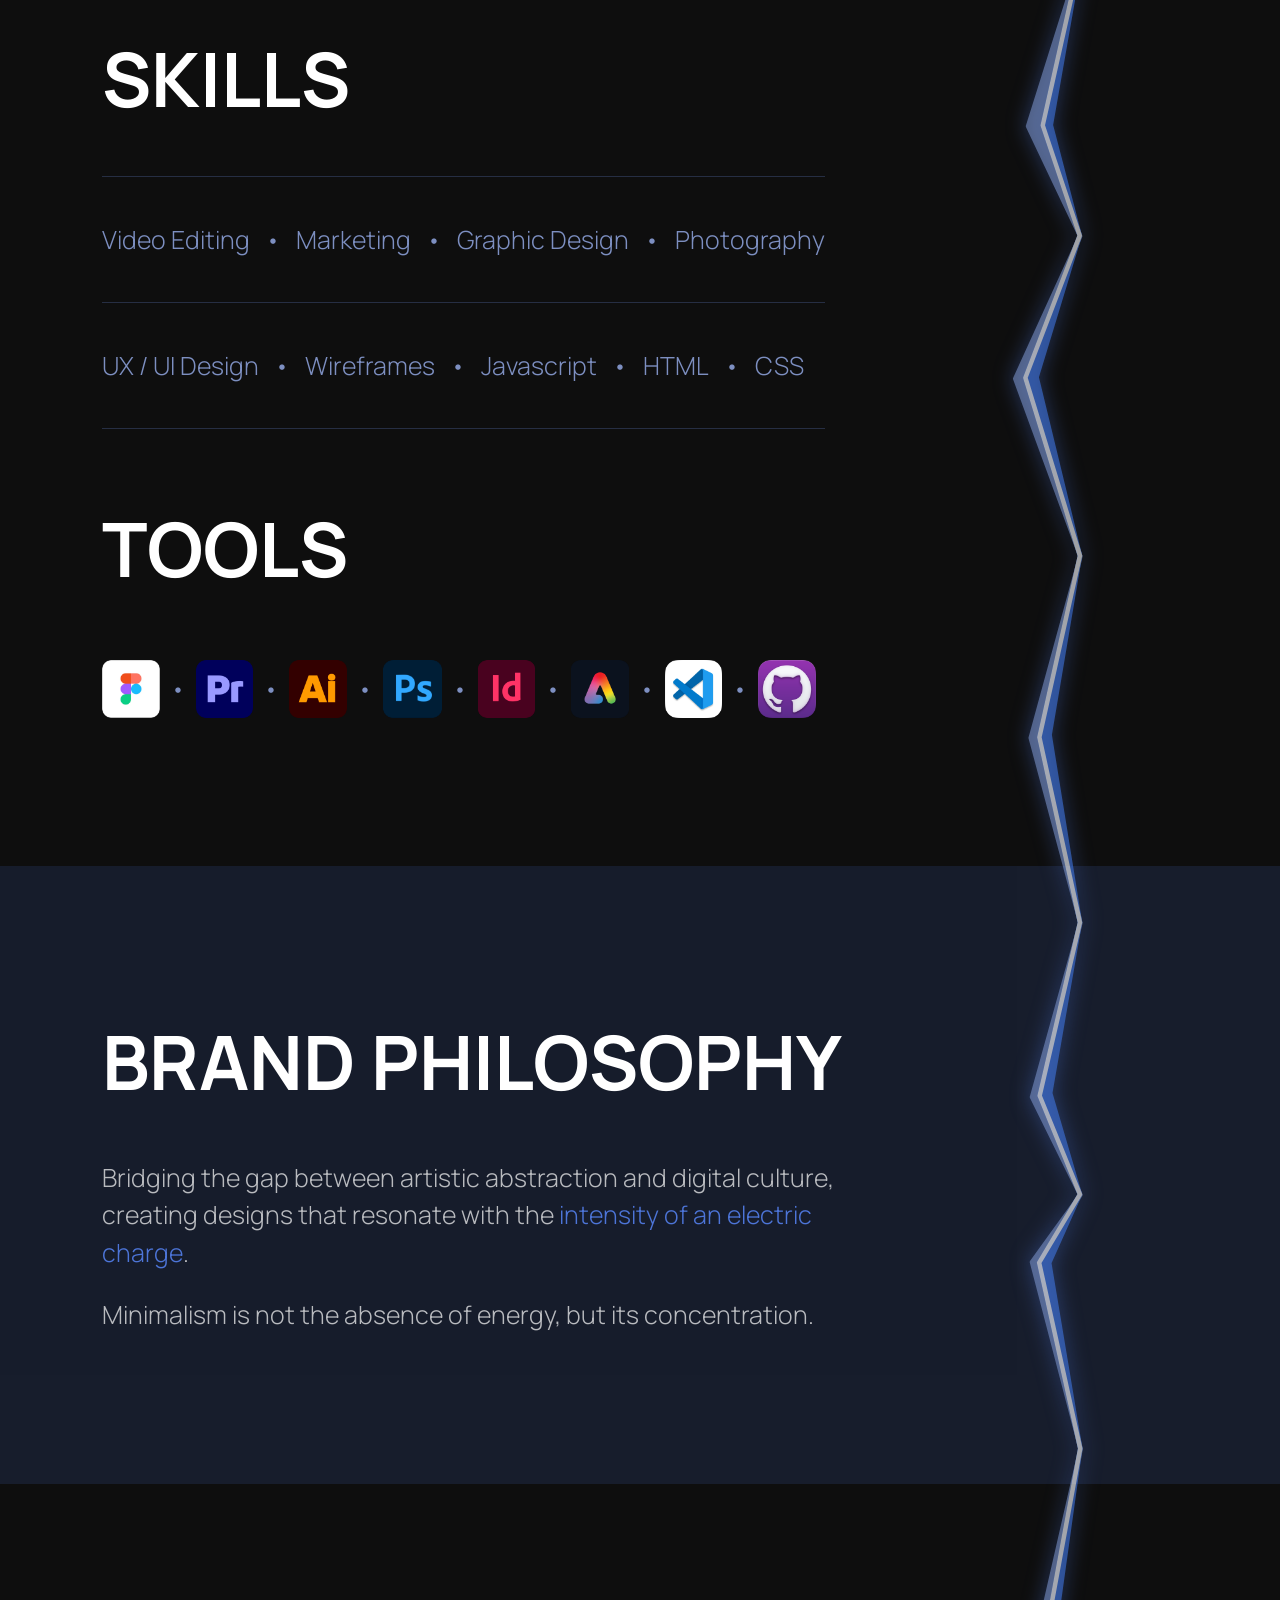
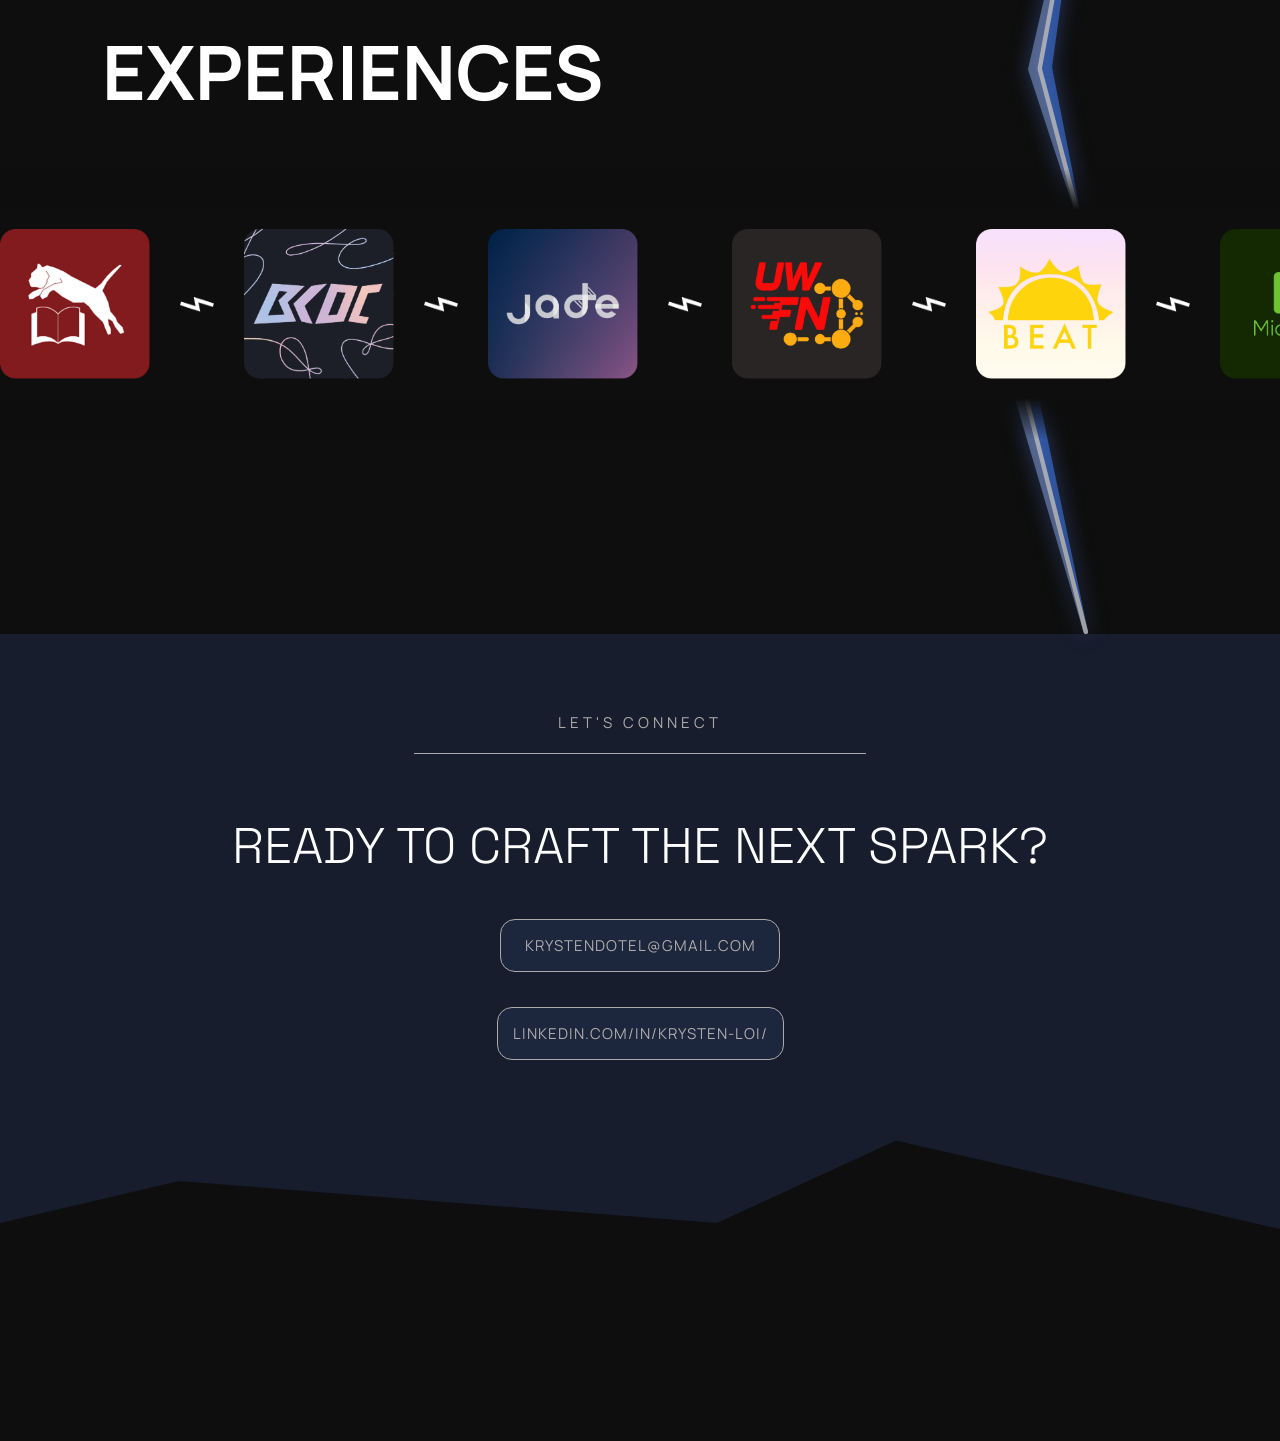
==== commit c21df041: "Added pngs for file size reduction" ====
--- a/about.html
+++ b/about.html
@@ -6,6 +6,8 @@
     <meta name="viewport" content="width=device-width, initial-scale=1.0">
     <title>Krysten Loi | Portfolio</title>
     <link rel="stylesheet" href="style.css">
+    <link rel="preconnect" href="https://fonts.googleapis.com">
+    <link rel="preconnect" href="https://fonts.gstatic.com" crossorigin>
 
     <link rel="icon" href="media/favicon-k.svg" type="image/svg+xml">
 </head>
@@ -14,6 +16,14 @@
 
     <nav class="navbar">
         <div class="logo">krysten.loi</div>
+
+        <input type="checkbox" id="nav-toggle" class="nav-toggle">
+        <label for="nav-toggle" class="hamburger">
+            <span></span>
+            <span></span>
+            <span></span>
+        </label>
+        
         <ul class="nav-links">
             <li><a href="index.html">Home</a></li>
             <li class="dropdown">
@@ -106,21 +116,21 @@
                 <div class="tool-block">
                     <h2 class="section-title">Tools</h2>
                     <div class="tools-grid">
-                        <img src="media/logo-figma.svg" alt="Figma">
-                        <p>•</p>
-                        <img src="media/logo-premiere-pro.svg" alt="Premiere Pro">
-                        <p>•</p>
-                        <img src="media/logo-illustrator.svg" alt="Illustrator">
-                        <p>•</p>
-                        <img src="media/logo-photoshop.svg" alt="Photoshop">
-                        <p>•</p>
-                        <img src="media/logo-indesign.svg" alt="InDesign">
-                        <p>•</p>
-                        <img src="media/logo-express.svg" alt="Adobe Express">
-                        <p>•</p>
-                        <img src="media/logo-vscode.svg" alt="Visual Studio Code">
-                        <p>•</p>
-                        <img src="media/logo-github.svg" alt="GitHub">
+                        <img src="media/pngs/logo-figma.png" alt="Figma">
+                        <p>•</p>
+                        <img src="media/pngs/logo-premiere-pro.png" alt="Premiere Pro">
+                        <p>•</p>
+                        <img src="media/pngs/logo-illustrator.png" alt="Illustrator">
+                        <p>•</p>
+                        <img src="media/pngs/logo-photoshop.png" alt="Photoshop">
+                        <p>•</p>
+                        <img src="media/pngs/logo-indesign.png" alt="InDesign">
+                        <p>•</p>
+                        <img src="media/pngs/logo-express.png" alt="Adobe Express">
+                        <p>•</p>
+                        <img src="media/pngs/logo-vscode.png" alt="Visual Studio Code">
+                        <p>•</p>
+                        <img src="media/pngs/logo-github.png" alt="GitHub">
                     </div>
                 </div>
             </div>
@@ -148,31 +158,31 @@
             <div class="experiences-wrapper">
                 <div class="experiences-scroll">
                     <div class="scroll-track">
-                        <img src="media/about-byc.svg" alt="1">
-                        <img src="media/about-lightning-div.svg" alt="spacer">
-                        <img src="media/about-bkdc.svg" alt="2">
-                        <img src="media/about-lightning-div.svg" alt="spacer">
-                        <img src="media/about-jade.svg" alt="3">
-                        <img src="media/about-lightning-div.svg" alt="spacer">
-                        <img src="media/about-formula-nano.svg" alt="4">
-                        <img src="media/about-lightning-div.svg" alt="spacer">
-                        <img src="media/about-haebeat.svg" alt="5">
-                        <img src="media/about-lightning-div.svg" alt="spacer">
-                        <img src="media/about-microart.svg" alt="6">
-                        <img src="media/about-lightning-div.svg" alt="spacer">
-
-                        <img src="media/about-byc.svg" alt="1">
-                        <img src="media/about-lightning-div.svg" alt="spacer">
-                        <img src="media/about-bkdc.svg" alt="2">
-                        <img src="media/about-lightning-div.svg" alt="spacer">
-                        <img src="media/about-jade.svg" alt="3">
-                        <img src="media/about-lightning-div.svg" alt="spacer">
-                        <img src="media/about-formula-nano.svg" alt="4">
-                        <img src="media/about-lightning-div.svg" alt="spacer">
-                        <img src="media/about-haebeat.svg" alt="5">
-                        <img src="media/about-lightning-div.svg" alt="spacer">
-                        <img src="media/about-microart.svg" alt="6">
-                        <img src="media/about-lightning-div.svg" alt="spacer">
+                        <img src="media/pngs/about-byc.png" alt="1">
+                        <img src="media/pngs/about-lightning-div.png" alt="spacer">
+                        <img src="media/pngs/about-bkdc.png" alt="2">
+                        <img src="media/pngs/about-lightning-div.png" alt="spacer">
+                        <img src="media/pngs/about-jade.png" alt="3">
+                        <img src="media/pngs/about-lightning-div.png" alt="spacer">
+                        <img src="media/pngs/about-formula-nano.png" alt="4">
+                        <img src="media/pngs/about-lightning-div.png" alt="spacer">
+                        <img src="media/pngs/about-haebeat.png" alt="5">
+                        <img src="media/pngs/about-lightning-div.png" alt="spacer">
+                        <img src="media/pngs/about-microart.png" alt="6">
+                        <img src="media/pngs/about-lightning-div.png" alt="spacer">
+
+                        <img src="media/pngs/about-byc.png" alt="1">
+                        <img src="media/pngs/about-lightning-div.png" alt="spacer">
+                        <img src="media/pngs/about-bkdc.png" alt="2">
+                        <img src="media/pngs/about-lightning-div.png" alt="spacer">
+                        <img src="media/pngs/about-jade.png" alt="3">
+                        <img src="media/pngs/about-lightning-div.png" alt="spacer">
+                        <img src="media/pngs/about-formula-nano.png" alt="4">
+                        <img src="media/pngs/about-lightning-div.png" alt="spacer">
+                        <img src="media/pngs/about-haebeat.png" alt="5">
+                        <img src="media/pngs/about-lightning-div.png" alt="spacer">
+                        <img src="media/pngs/about-microart.png" alt="6">
+                        <img src="media/pngs/about-lightning-div.png" alt="spacer">
                     </div>
                 </div>
             </div>
@@ -207,31 +217,11 @@
     <div class="custom-cursor-container" id="customCursor">
         <img src="media/cursor.svg" class="custom-cursor-svg" alt="Lightning Cursor">
     </div>
+    <script src="scroll-performance.js"></script>
+    <script src="responsive-images.js"></script>
+    <script src="reveal.js"></script>
     <script src="cursor.js"></script>
-
     <script src="script-lightning-h2.js"></script>
-
-    <script>
-        document.addEventListener("DOMContentLoaded", function () {
-            const observerOptions = {
-                threshold: 0.15 // Triggers when 15% of the element is visible
-            };
-
-            const observer = new IntersectionObserver((entries) => {
-                entries.forEach((entry) => {
-                    if (entry.isIntersecting) {
-                        entry.target.classList.add("active");
-                        // Optional: Stop observing after it reveals once
-                        // observer.unobserve(entry.target);
-                    }
-                });
-            }, observerOptions);
-
-            // Target all elements you want to reveal
-            const revealElements = document.querySelectorAll(".reveal");
-            revealElements.forEach((el) => observer.observe(el));
-        });
-    </script>
 
     <script>
         document.getElementById('backToTop').addEventListener('click', function (e) {
--- a/style.css
+++ b/style.css
@@ -1,4 +1,10 @@
 @import url('https://fonts.googleapis.com/css2?family=Manrope:wght@300;400;700&family=Space+Grotesk:wght@300;400;700&family=Stick&display=swap');
+
+img,
+video {
+    max-width: 100%;
+    height: auto;
+}
 
 html, body {
     width: 100%;
@@ -9,7 +15,7 @@
 }
 
 html {
-    scroll-behavior: smooth;
+    scroll-behavior: auto;
 }
 
 body {
@@ -21,15 +27,14 @@
 /* 1. The initial state (Hidden and shifted down) */
 .reveal {
     opacity: 0;
-    transform: translateY(30px);
-    transition: all 0.8s cubic-bezier(0.25, 1, 0.5, 1);
-    transition-property: transform, opacity;
-    width: 100%
-}
-/* 2. The visible state (Triggered by JS) */
+    transform: translate3d(0, 24px, 0);
+    transition: opacity 0.55s cubic-bezier(0.25, 1, 0.5, 1),
+        transform 0.55s cubic-bezier(0.25, 1, 0.5, 1);
+    width: 100%;
+}
 .reveal.active {
     opacity: 1;
-    transform: translateY(0);
+    transform: translate3d(0, 0, 0);
 }
 
 :root {
@@ -69,19 +74,20 @@
 }
 .custom-cursor-container {
     position: fixed;
+    top: 0;
+    left: 0;
     pointer-events: none;
-    /* This allows the mouse to "see" the links underneath */
     z-index: 9999;
-    transform: translate(-50%, -50%);
     display: none;
-    /* Initial Glow */
     filter: drop-shadow(0 0 10px rgba(125, 143, 193, 0.5));
-    transition: filter 0.3s ease, transform 0.3s ease;
-}
-/* The Active State */
+    transition: filter 0.2s ease;
+    will-change: transform;
+}
 .custom-cursor-container.cursor-hover {
     filter: drop-shadow(0 0 20px rgba(125, 143, 193, 1)) brightness(1.2);
-    transform: translate(-50%, -50%) scale(1.3);
+}
+html.is-scrolling .custom-cursor-container {
+    transition: none;
 }
 /* Show only on desktop/mouse devices */
 @media (pointer: fine) {
@@ -116,8 +122,13 @@
     align-items: center;
     padding: 30px 8%;
     z-index: 100;
-    background: rgba(var(--bg-color), 0.8);
-    backdrop-filter: blur(10px);
+    background: rgba(var(--bg-color), 0.94);
+}
+html:not(.is-scrolling) .navbar {
+    backdrop-filter: blur(8px);
+}
+html.is-scrolling .navbar {
+    backdrop-filter: none;
 }
 .nav-links {
     display: flex;
@@ -335,7 +346,7 @@
 }
 .thunder-wrapper .glow-text {
     filter: drop-shadow(0 0 15px rgba(var(--electric-blue), 0.6));
-    animation: zap-glow 3s 0.6s infinite;
+    animation: glow-opacity-pulse 3s 0.6s ease-in-out infinite;
 }
 
 .hero-disclaimer {
@@ -380,9 +391,9 @@
     transform-origin: top;
     pointer-events: none;
 
-    animation: 
+    animation:
         zap-strike 0.6s steps(9) forwards,
-        zap-glow 3s 0.6s infinite;
+        glow-opacity-pulse 3s 0.6s ease-in-out infinite;
 }
 @keyframes zap-strike {
     from {
@@ -393,20 +404,12 @@
         background-position: -7236px 0;
     }
 }
-@keyframes zap-glow {
-    0%   { filter: drop-shadow(0 0 0px  rgba(var(--electric-blue), 0));                    }
-    5%   { filter: drop-shadow(0 0 50px rgba(var(--electric-blue), 1))  brightness(2);     }
-    8%   { filter: drop-shadow(0 0 20px rgba(var(--electric-blue), 0.6)) brightness(1.3);  }
-    11%  { filter: drop-shadow(0 0 45px rgba(var(--electric-blue), 0.95)) brightness(1.8); }
-
-    /* shorter hold */
-    18%  { filter: drop-shadow(0 0 42px rgba(var(--electric-blue), 0.88)) brightness(1.7); }
-    28%  { filter: drop-shadow(0 0 35px rgba(var(--electric-blue), 0.75)) brightness(1.5); }
-
-    /* fade sooner */
-    48%  { filter: drop-shadow(0 0 18px rgba(var(--electric-blue), 0.35)) brightness(1.15);}
-    68%  { filter: drop-shadow(0 0 6px  rgba(var(--electric-blue), 0.12));                 }
-    100% { filter: drop-shadow(0 0 0px  rgba(var(--electric-blue), 0));                    }
+@keyframes glow-opacity-pulse {
+    0%, 100% { opacity: 0.35; }
+    5%       { opacity: 1; }
+    18%      { opacity: 0.9; }
+    48%      { opacity: 0.45; }
+    68%      { opacity: 0.2; }
 }
 
 .page-lightning-container {
@@ -415,11 +418,12 @@
     right: 15%;
     z-index: 2;
     pointer-events: none;
+    filter: drop-shadow(0 0 10px rgba(var(--electric-blue), 0.65));
     animation: glow-pulse 3s ease-in-out infinite alternate;
 }
 @keyframes glow-pulse {
-    from { filter: drop-shadow(0 0 5px  rgba(var(--electric-blue), 0.5)); }
-    to   { filter: drop-shadow(0 0 15px rgba(var(--electric-blue), 0.9)); }
+    from { opacity: 0.45; }
+    to   { opacity: 0.85; }
 }
 .page-lightning {
     width: 100%;
@@ -512,16 +516,17 @@
 }
 .gallery-scroll {
     overflow: hidden;
-    /* Hides the images that are "off-screen" */
     width: 120%;
     margin-left: -10%;
+    contain: layout paint;
 }
 .scroll-track {
     display: flex;
     gap: 0px;
     width: max-content;
-    /* Critical: keeps all images in one long line */
     animation: scroll 80s linear infinite;
+    will-change: transform;
+    transform: translate3d(0, 0, 0);
 }
 .scroll-track img {
     height: 350px;
@@ -531,14 +536,20 @@
 }
 @keyframes scroll {
     0% {
-        transform: translateX(0);
-    }
-
+        transform: translate3d(0, 0, 0);
+    }
     100% {
-        /* This moves the track exactly to the point where the 
-           cloned images start, making the reset invisible */
-        transform: translateX(-50%);
-    }
+        transform: translate3d(-50%, 0, 0);
+    }
+}
+html.is-scrolling .scroll-track,
+html.is-scrolling .page-lightning-container,
+html.is-scrolling .lightning-zap,
+html.is-scrolling .glow-text,
+html.is-scrolling .about-lightning,
+html.is-scrolling .kanji-wrapper .glow-text,
+html.is-scrolling .flash-overlay {
+    animation-play-state: paused !important;
 }
 .gallery-scroll:hover .scroll-track {
     animation-play-state: paused;
@@ -793,11 +804,8 @@
     right: 5.6%;
     z-index: 1;
     pointer-events: none;
-    animation: glow-pulse-highlight1 3s ease-in-out infinite alternate;
-}
-@keyframes glow-pulse-highlight1 {
-    from { filter: drop-shadow(0 0 5px  rgba(var(--vivid-purple), 0.5)); }
-    to   { filter: drop-shadow(0 0 15px rgba(var(--vivid-purple), 0.9)); }
+    filter: drop-shadow(0 0 10px rgba(var(--vivid-purple), 0.65));
+    animation: glow-pulse 3s ease-in-out infinite alternate;
 }
 
 /* Project Hero Layout */
@@ -1122,6 +1130,7 @@
     height: auto;
     display: block;
     object-fit: cover;
+    border-radius: 5px;
 }
 .process-work-text.reverse {
     text-align: right;
@@ -1295,11 +1304,8 @@
     right: 6%;
     z-index: 1;
     pointer-events: none;
-    animation: glow-pulse-highlight2 3s ease-in-out infinite alternate;
-}
-@keyframes glow-pulse-highlight2 {
-    from { filter: drop-shadow(0 0 5px  rgba(var(--burnt-orange), 0.5)); }
-    to   { filter: drop-shadow(0 0 15px rgba(var(--burnt-orange), 0.9)); }
+    filter: drop-shadow(0 0 10px rgba(var(--burnt-orange), 0.65));
+    animation: glow-pulse 3s ease-in-out infinite alternate;
 }
 
 /* View All Portfolio Highlights */
@@ -1524,11 +1530,8 @@
     right: 5.6%;
     z-index: 1;
     pointer-events: none;
-    animation: glow-pulse-highlight3 3s ease-in-out infinite alternate;
-}
-@keyframes glow-pulse-highlight3 {
-    from { filter: drop-shadow(0 0 5px  rgba(var(--gold-yellow), 0.5)); }
-    to   { filter: drop-shadow(0 0 15px rgba(var(--gold-yellow), 0.9)); }
+    filter: drop-shadow(0 0 10px rgba(var(--gold-yellow), 0.65));
+    animation: glow-pulse 3s ease-in-out infinite alternate;
 }
 
 /* View All Portfolio Highlights */
@@ -2053,7 +2056,7 @@
     margin-bottom: -30px;
 
     filter: drop-shadow(0 0 15px rgba(var(--electric-blue), 0.6));
-    animation: zap-glow 3s 0.6s infinite;
+    animation: glow-opacity-pulse 3s 0.6s ease-in-out infinite;
 
     pointer-events: none;
     z-index: 3;
@@ -2088,7 +2091,7 @@
     z-index: -1;
     color: rgba(var(--electric-blue));
     filter: drop-shadow(0 0 15px rgba(var(--electric-blue), 0.6));
-    animation: zap-glow 3s 0.6s infinite;
+    animation: glow-opacity-pulse 3s 0.6s ease-in-out infinite;
 }
 .about-page .bio-text h2, #experiences h2, .philosophy h2, .skills-tools h2 {
     font-family: 'Manrope', sans-serif;
@@ -2241,6 +2244,11 @@
     align-items: center;
     width: max-content;
     animation: scroll 30s linear infinite;
+    will-change: transform;
+    transform: translate3d(0, 0, 0);
+}
+.about-page .experiences-wrapper {
+    contain: layout paint;
 }
 .experiences-scroll:hover .scroll-track {
     animation-play-state: paused;
@@ -2296,7 +2304,7 @@
    MOBILE (max-width: 768px)
    ========================================================================== */
 
-   @media (max-width: 768px) {
+@media (max-width: 768px) {
     /* Navbar */
     .navbar {
         display: flex;
@@ -2305,13 +2313,12 @@
         padding: 20px 6%;
     }
     .logo {
+        order: 2;
+    }
+    .nav-icon {
         order: 1;
-    }
-    .nav-icon {
-        order: 2;
         display: flex;
         align-items: center;
-        gap: 15px;
     }
     .hamburger {
         display: flex;
@@ -2355,21 +2362,32 @@
     .nav-toggle:checked ~ .hamburger span:nth-child(2) { opacity: 0; }
     .nav-toggle:checked ~ .hamburger span:nth-child(3) { transform: rotate(-45deg) translate(5px, -5px); }
 
-    .dropdown-menu {
+    .dropdown-menu,
+    .highlight1-page .dropdown-menu,
+    .highlight2-page .dropdown-menu,
+    .highlight3-page .dropdown-menu {
         position: static;
         display: block;
         visibility: visible;
         opacity: 1;
         padding: 15px 0 0 0;
-        background: transparent;
+        background: transparent !important;
+        backdrop-filter: none !important;
+        box-shadow: none !important;
         border: none;
         text-align: left;
         transform: none;
     }
-    .dropdown-menu li a {
+    .dropdown-menu li a,
+    .highlight1-page .dropdown-menu li a,
+    .highlight2-page .dropdown-menu li a,
+    .highlight3-page .dropdown-menu li a {
         font-size: 13px !important;
         color: rgba(var(--text-muted)) !important;
         margin: 0;
+    }
+    .nav-toggle:checked ~ .nav-links {
+        right: 0;
     }
 
     /* Page Lightning */
@@ -2383,21 +2401,27 @@
         justify-content: space-between;
         padding: 30px 6%;
     }
-
     .footer-bottom span, .back-to-top {
         font-size: 12px; /* Smaller text for mobile fit */
     }
 
-    /* Home */
+    /* HOME */
     .hero-container {
         opacity: 0;
         animation: fade-in-delayed 1.5s ease-out 2.0s forwards;
     }
     .lightning-zap {
-        transform: scale(0.22) translateX(50%);
-        right: -35%;
-        animation: zap-strike 0.6s steps(9) forwards,
-                   zap-vanish 0.1s ease-out 1.8s forwards;
+        position: absolute;
+        left: 50%;
+        top: 0;
+        right: auto;
+        margin: 0;
+        transform: translateX(-50%) scale(0.3);
+        transform-origin: top center;
+        z-index: 10;
+        pointer-events: none;
+        background-image: none !important;
+        animation: zap-vanish 0.1s ease-out 1.8s forwards;
     }
     @keyframes fade-in-delayed {
         to { opacity: 1; }
@@ -2406,15 +2430,32 @@
         to { opacity: 0; visibility: hidden; }
     }
     .hero {
-        height: 60vh;
-        padding-top: 150px;
-        padding-bottom: 100px; 
+        height: 90vh;
+        padding: 0 6%;
+
+        position: relative;
         display: flex;
         flex-direction: column;
-        justify-content: center;
+        justify-content: center; 
+        text-align: left;
+    }
+    .hero::after {
+        content: '';
+        position: absolute;
+        bottom: 0;
+        left: flex-start;
+        width: 100%;
+        height: 150px;
+        background: linear-gradient(
+            to bottom,
+            transparent,
+            rgba(var(--electric-blue), 0.15)
+        );
+        pointer-events: none;
+        z-index: 0;
     }
     .home-page .hero-title h1 {
-        font-size: 75px; 
+        font-size: clamp(42px, 12vw, 85px);
         line-height: 0.95;
         margin: 10px 0;
     }
@@ -2422,7 +2463,7 @@
         padding-top: 10px;
     }
     .hero-tagline {
-        font-size: 8px;
+        font-size: 10px;
         letter-spacing: 2px;
         margin-bottom: 5px;
         opacity: 0.8;
@@ -2461,8 +2502,14 @@
         padding-top: 70px;
         padding-bottom: 110px;
     }
+    .gallery-scroll {
+        width: 100%;
+        margin-left: 0;
+    }
     .scroll-track img {
-        height: 200px;
+        height: 180px;
+        width: auto;
+        max-width: none;
     }
     .gallery-action a p {
         font-size: 15px;
@@ -2484,10 +2531,16 @@
     }
     .skills-grid {
         display: flex;
-        flex-direction: row;
-        gap: 20px;
-        justify-content: space-between;
+        flex-direction: column;
+        gap: 48px;
+        justify-content: flex-start;
         width: 100%;
+        max-width: 100%;
+    }
+    .skills-group,
+    .tools-group {
+        width: 100%;
+        min-width: 0;
     }
     .tools-group {
         display: flex;
@@ -2495,13 +2548,13 @@
         gap: 11.5px;
     }
     .skills-group p, .tool p {
-        font-size: 15px; /* Scaled down to fit side-by-side */
+        font-size: 15px;
     }
     .tool img {
         width: 38px;
     }
 
-    /* CTA */
+    /* Call-to-Action */
     .cta-main {
         padding-bottom: 25px;
         font-size: 30px;
@@ -2514,66 +2567,160 @@
         width: 80%;
     }
 
-    /* --- NEXT PROJECT --- */
-    .np-main {
-        font-size: 36px;
-    }
-    .np-tagline {
+    /* --- HIGHLIGHT PAGES --- */
+    .project-hero {
+        padding: 100px 6% 70px 6%;
+    }
+    .back-link {
         font-size: 13px;
-    }
-
-    /* --- HIGHLIGHT PAGES HERO --- */
-    .project-hero {
-        padding: 100px 6% 30px 6%;
+        padding-bottom: 20px;
     }
     .hero-title h1 {
-        font-size: clamp(36px, 10vw, 60px);
+        font-size: clamp(40px, 11vw, 75px);
     }
     .project-category h1 {
-        font-size: clamp(28px, 8vw, 48px);
+        font-size: clamp(28px, 8vw, 50px);
     }
     .project-meta {
         margin-top: 40px;
-        font-size: 11px;
-    }
-
-    /* --- STATS BAR --- */
-    .highlight1-page .project-stats,
-    .highlight2-page .project-stats,
-    .highlight3-page .project-stats {
-        grid-template-columns: 1fr 1fr;
-        gap: 30px;
+        font-size: 13px;
+    }
+
+    /* Stats Bar */
+    .highlight1-page .project-stats, .highlight2-page .project-stats, .highlight3-page .project-stats {
+        grid-template-columns: 1fr;
+        gap: 15px;
         padding: 30px 6%;
     }
-    .stat-item:last-child {
-        display: none;
-    }
-
-    /* --- NARRATIVE / EXECUTION GRIDS --- */
-    .narrative-text {
-        grid-template-columns: 1fr;
-        gap: 20px;
-        padding: 0;
-    }
-    .execution-text {
-        grid-template-columns: 1fr;
-        gap: 20px;
-        padding: 0;
-    }
-    .output-row,
-    .output-row.reverse {
-        flex-direction: column;
-    }
-    .output-img img {
+
+    .highlight2-page .production-output {
         width: 100%;
-    }
-    .highlight1-page .execution-part-1,
-    .highlight1-page .execution-part-2,
+        padding: 60px 6% 50px 6%;
+    }
+    .highlight3-page .production-output {
+        padding: 60px 6% 50px 6%;
+    }
+    .highlight1-page .continuous-bg-wrapper,
+    .highlight2-page .continuous-bg-wrapper,
+    .highlight3-page .continuous-bg-wrapper {
+        background-image: linear-gradient(rgba(var(--bg-color), 0.65), rgba(var(--bg-color), 1));
+    }
+    .highlight1-page .continuous-bg-wrapper {
+        background-image: linear-gradient(rgba(var(--bg-color), 0.65), rgba(var(--bg-color), 1)), url('media/mobile/h1-background.webp');
+    }
+    .highlight2-page .continuous-bg-wrapper {
+        background-image: linear-gradient(rgba(var(--bg-color), 0), rgba(var(--bg-color), 1)), url('media/mobile/h2-background.webp');
+    }
+    .highlight3-page .continuous-bg-wrapper {
+        background-image: linear-gradient(rgba(var(--bg-color), 0), rgba(var(--bg-color), 1)), url('media/mobile/h3-background.webp');
+    }
     .highlight2-page .execution-part-1,
     .highlight2-page .execution-part-2 {
         grid-template-columns: 1fr;
-        gap: 30px;
+        display: flex;
+        flex-direction: column;
         padding: 0 0 40px 0;
+        gap: 24px;
+    }
+    .narrative-text,
+    .execution-text {
+        display: flex;
+        flex-direction: column;
+        gap: 20px;
+        padding: 0;
+    }
+    .highlight1-page .stat-item p, .highlight2-page .stat-item p, .highlight3-page .stat-item p {
+        font-size: 13px;
+    }
+    .highlight1-page .stat-item label, .highlight2-page .stat-item label, .highlight3-page .stat-item label {
+        font-size: 11px;
+    }
+
+    /* --- Next Project --- */
+    .np-main {
+        font-size: 40px;
+    }
+    .np-tagline {
+        font-size: 13px;
+    }
+
+    /* Highlight 1 */
+    .narrative-text, .execution-text, .highlight1-page .execution-part-1, .highlight1-page .execution-part-2, .output-row {
+        grid-template-columns: 1fr;
+        display: flex;
+        flex-direction: column;
+        padding: 0;
+        gap: 0px;
+    }
+    .output-row.reverse {
+        flex-direction: column;
+        text-align: left;
+        padding: 0 0 0 0;
+    }
+    .highlight1-page .reverse .quote {
+        border-left: 1px solid rgba(var(--vivid-purple), 1);
+        border-right: none;
+        padding: 0 0 0 20px;
+    }
+    .highlight1-page .quote {
+        font-size: 13px;
+        margin-bottom: 100px;
+    }
+    .output-text, .narrative-blurb, .execution-blurb, .process-work-text {
+        max-width: 100%;
+    }
+    .output-text p, .narrative-blurb p, .process-work-text p {
+        font-size: 16px;
+    }
+    .narrative-heading h3, .execution-heading h3{
+        font-size: 22px;
+        margin-bottom: 10px;
+    }
+    .output-text h3, .process-work-text h3 {
+        font-size: 18px;
+        margin-bottom: 10px;
+    }
+    .output-img img, .visual-break img {
+        width: 100%;
+    }
+    .narrative-blurb h5 {
+        font-size: 16px;
+        margin-bottom: 20px;
+    }
+    .narrative-blurb h4 {
+        font-size: 12px;
+    }
+    .narrative-blurb p {
+        font-size: 14px;
+    }
+    .execution-text {
+        display: flex;
+        flex-direction: column;
+    }
+    .execution-heading {
+        order: 1;
+    }
+    .execution-blurb {
+        order: 2;
+        padding-bottom: 20px;
+    }
+    .execution-blurb h5 {
+        font-size: 16px;
+        margin-top: 5px;
+        margin-bottom: 10px;
+    }
+    .highlight1-page .execution-part-2 {
+        display: flex;
+        flex-direction: column;
+    }
+    .highlight1-page .execution-img-2 {
+        order: 1;
+        padding-top: 100px;
+    }
+    .highlight1-page .process-work-text.reverse {
+        order: 2;
+        text-align: left;
+        margin-top: 10px;
     }
 
     /* --- GALLERY PAGE --- */
@@ -2663,4 +2810,47 @@
     .execution-design-process {
         padding: 0 0 30px 0;
     }
+
+    .section, .gallery-section, .philosophy, #highlights {
+        padding-left: 6%;
+        padding-right: 6%;
+    }
+
+    .project-img-wrapper {
+        width: 100%;
+        overflow: hidden;
+    }
+
+    .cta-content,
+    .np-content {
+        min-height: 480px;
+    }
+}
+
+@media (max-width: 480px) {
+    .skills-grid {
+        gap: 36px;
+    }
+    .scroll-track {
+        animation-duration: 100s;
+    }
+}
+
+@media (prefers-reduced-motion: reduce) {
+    html {
+        scroll-behavior: auto;
+    }
+    .reveal {
+        opacity: 1;
+        transform: none;
+        transition: none;
+    }
+    .scroll-track,
+    .lightning-zap,
+    .page-lightning-container,
+    .glow-text,
+    .about-lightning,
+    .scroll-prompt img {
+        animation: none !important;
+    }
 }
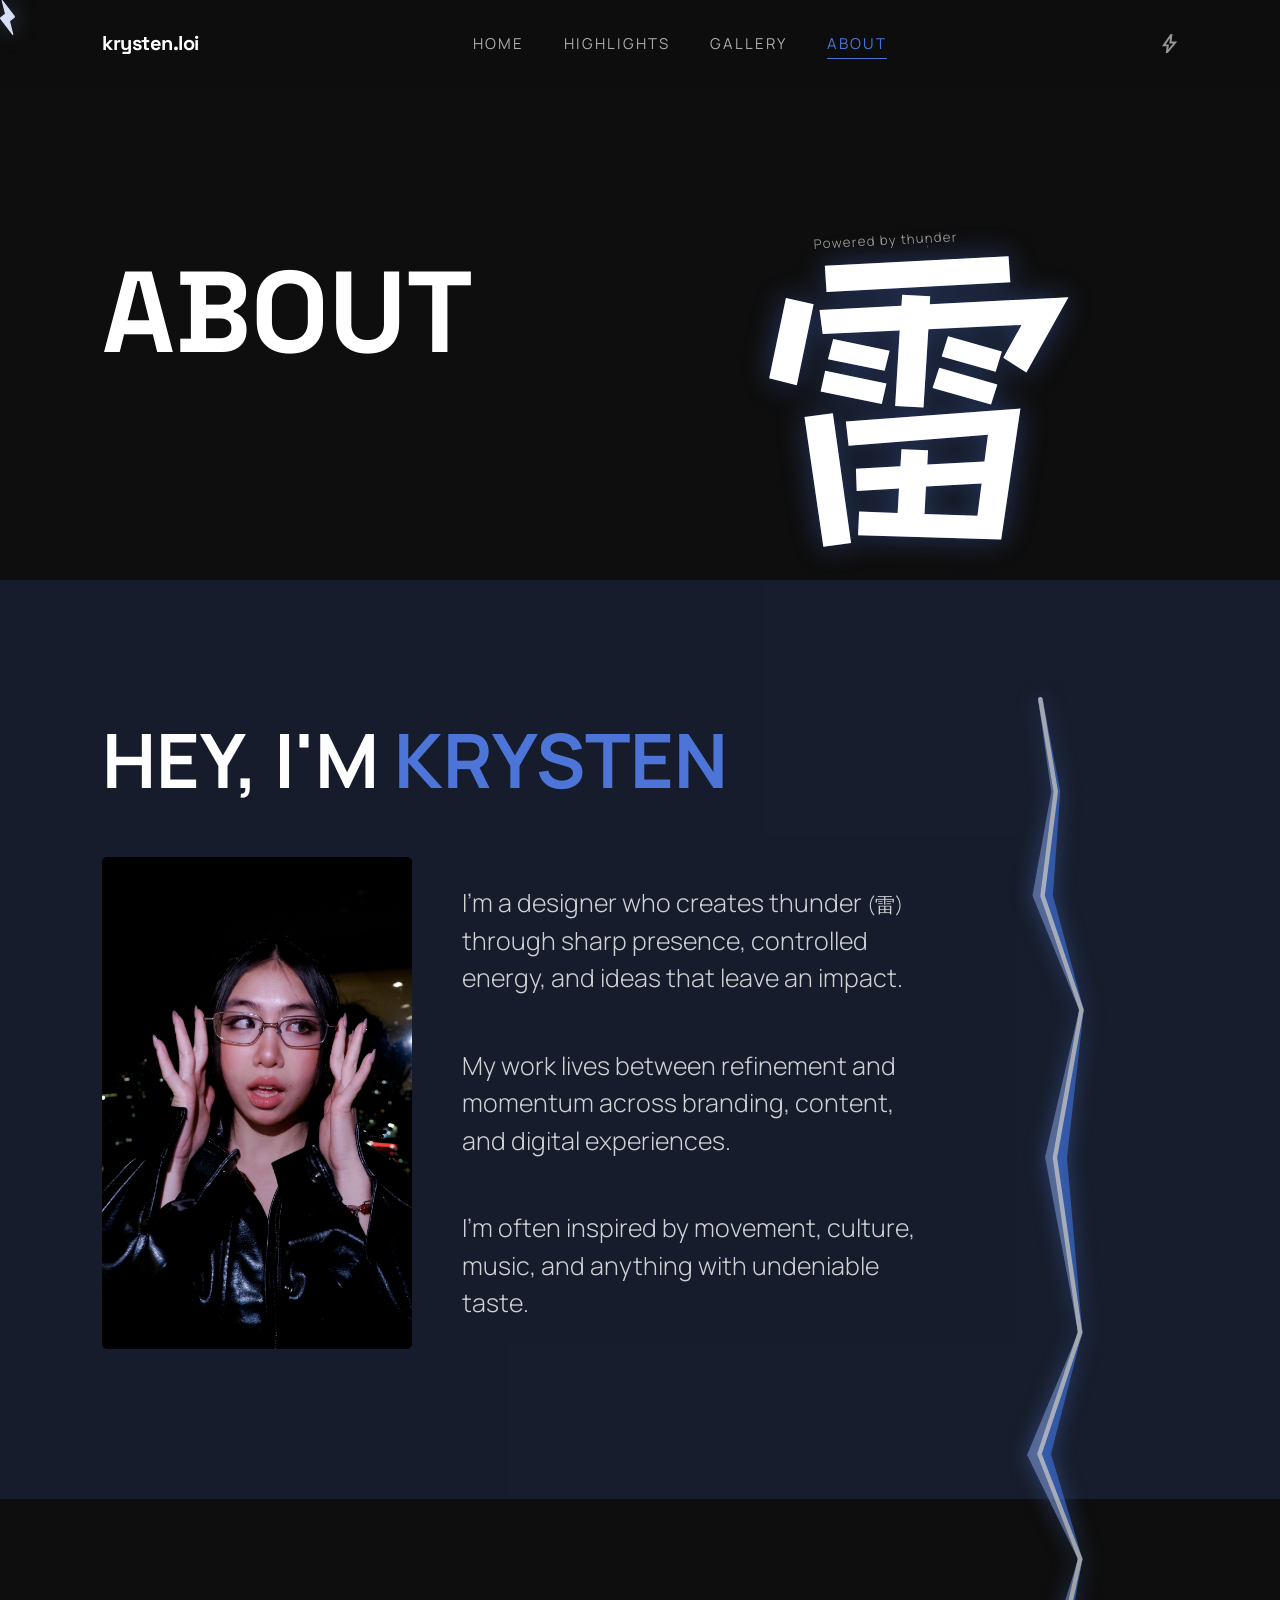
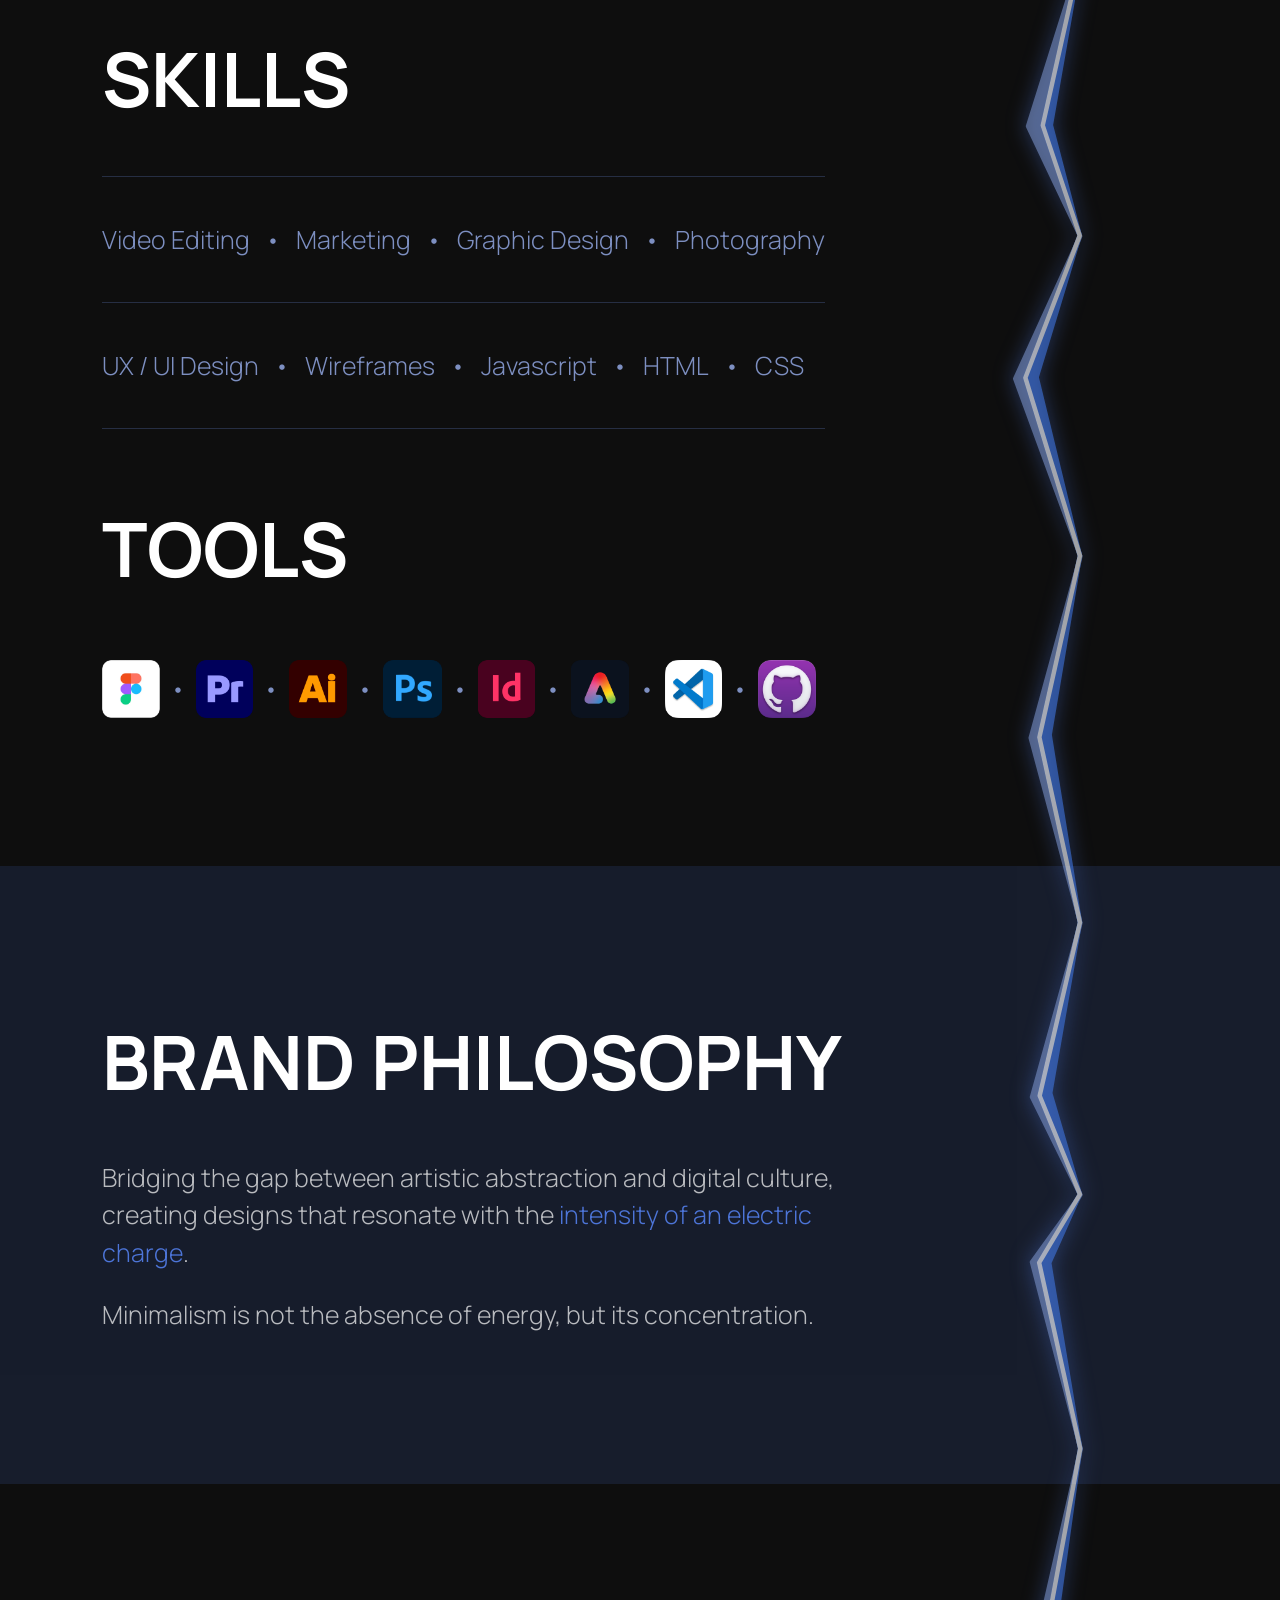
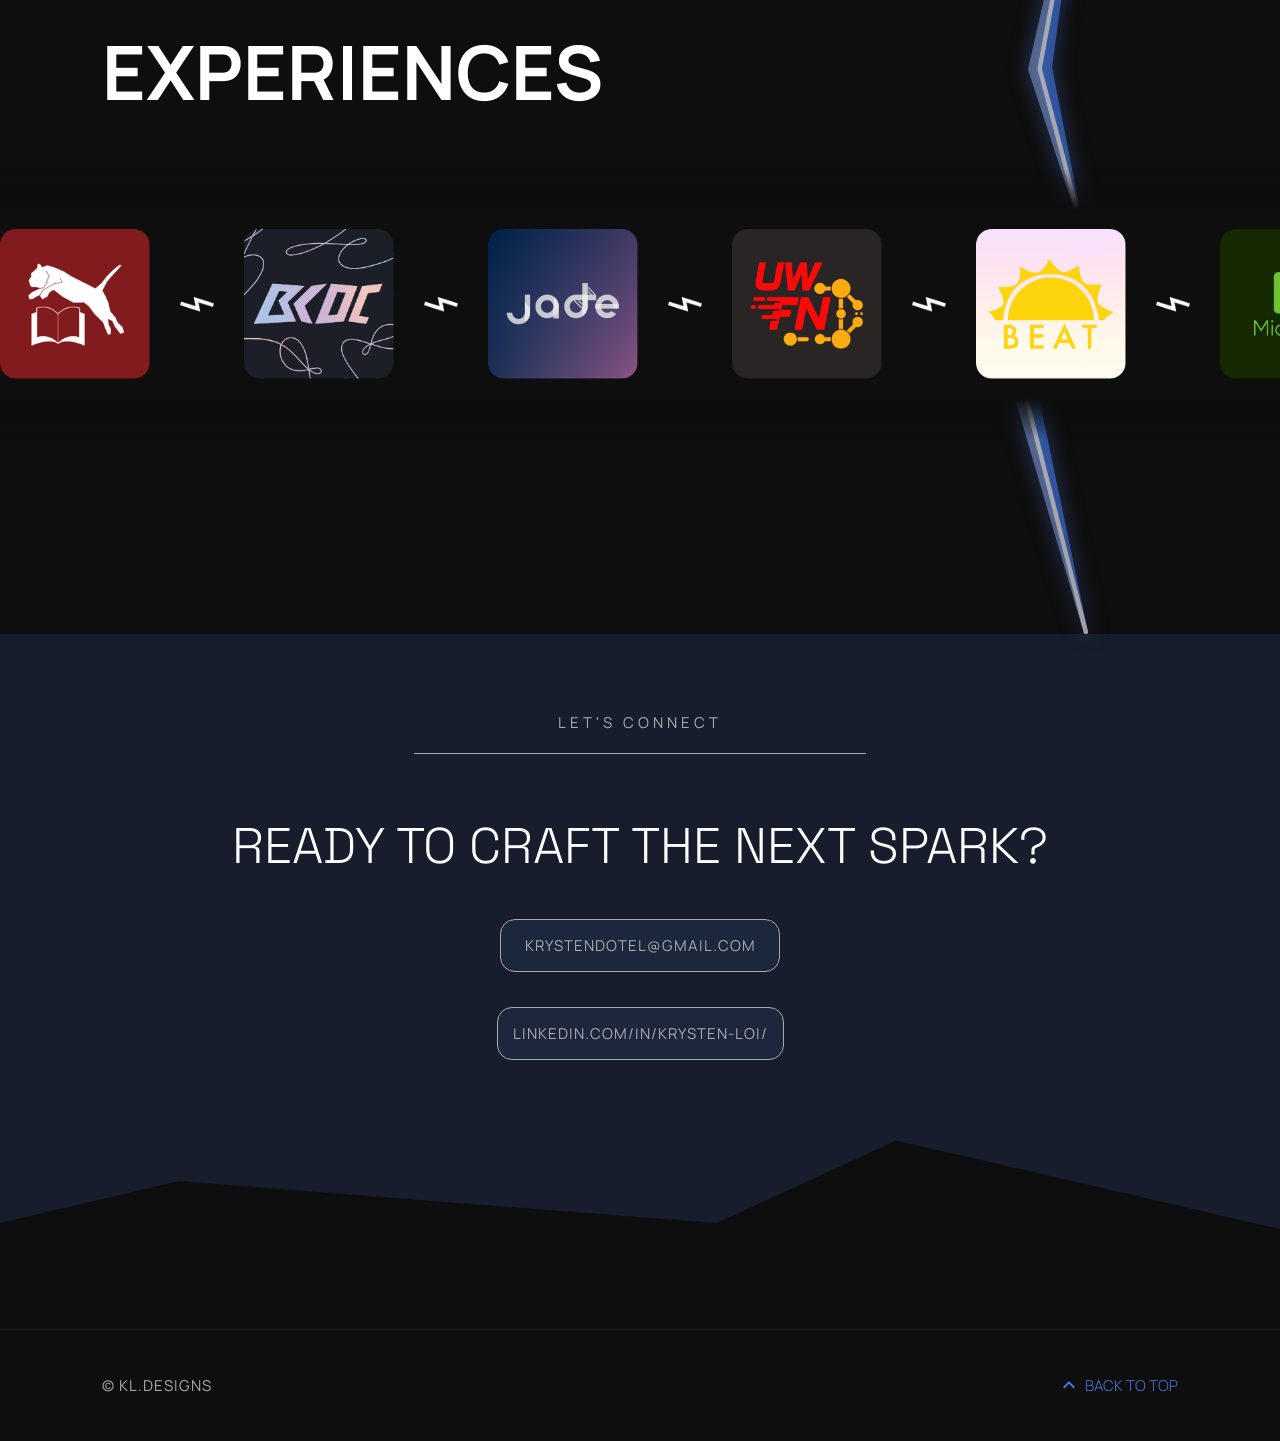
==== commit 40ca7a9f: "Improved loading times" ====
--- a/about.html
+++ b/about.html
@@ -8,6 +8,8 @@
     <link rel="stylesheet" href="style.css">
     <link rel="preconnect" href="https://fonts.googleapis.com">
     <link rel="preconnect" href="https://fonts.gstatic.com" crossorigin>
+    <link rel="stylesheet"
+        href="https://fonts.googleapis.com/css2?family=Manrope:wght@300;400;700&family=Space+Grotesk:wght@300;400;700&family=Stick&display=swap">
 
     <link rel="icon" href="media/favicon-k.svg" type="image/svg+xml">
 </head>
@@ -217,11 +219,11 @@
     <div class="custom-cursor-container" id="customCursor">
         <img src="media/cursor.svg" class="custom-cursor-svg" alt="Lightning Cursor">
     </div>
-    <script src="scroll-performance.js"></script>
-    <script src="responsive-images.js"></script>
-    <script src="reveal.js"></script>
-    <script src="cursor.js"></script>
-    <script src="script-lightning-h2.js"></script>
+    <script src="scroll-performance.js" defer></script>
+    <script src="responsive-images.js" defer></script>
+    <script src="reveal.js" defer></script>
+    <script src="cursor.js" defer></script>
+    <script src="script-lightning-h2.js" defer></script>
 
     <script>
         document.getElementById('backToTop').addEventListener('click', function (e) {
--- a/style.css
+++ b/style.css
@@ -1,5 +1,3 @@
-@import url('https://fonts.googleapis.com/css2?family=Manrope:wght@300;400;700&family=Space+Grotesk:wght@300;400;700&family=Stick&display=swap');
-
 img,
 video {
     max-width: 100%;
@@ -10,8 +8,13 @@
     width: 100%;
     margin: 0;
     padding: 0;
-    overflow-x: hidden;
+    overflow-x: clip;
     -webkit-font-smoothing: antialiased;
+}
+
+main {
+    overflow-x: clip;
+    max-width: 100%;
 }
 
 html {
@@ -24,15 +27,19 @@
     color: rgba(var(--text-white));
 }
 
-/* 1. The initial state (Hidden and shifted down) */
+/* Visible before JS; animations apply once .reveal-pending is set */
 .reveal {
+    opacity: 1;
+    transform: none;
+    width: 100%;
+}
+html.reveal-pending .reveal:not(.active) {
     opacity: 0;
     transform: translate3d(0, 24px, 0);
     transition: opacity 0.55s cubic-bezier(0.25, 1, 0.5, 1),
         transform 0.55s cubic-bezier(0.25, 1, 0.5, 1);
-    width: 100%;
-}
-.reveal.active {
+}
+html.reveal-pending .reveal.active {
     opacity: 1;
     transform: translate3d(0, 0, 0);
 }
@@ -517,13 +524,16 @@
 .gallery-scroll {
     overflow: hidden;
     width: 120%;
+    max-width: 100vw;
     margin-left: -10%;
     contain: layout paint;
+    isolation: isolate;
 }
 .scroll-track {
     display: flex;
     gap: 0px;
     width: max-content;
+    max-width: none;
     animation: scroll 80s linear infinite;
     will-change: transform;
     transform: translate3d(0, 0, 0);
@@ -2405,10 +2415,9 @@
         font-size: 12px; /* Smaller text for mobile fit */
     }
 
-    /* HOME */
+    /* HOME — keep hero readable immediately; animate in without blocking scroll */
     .hero-container {
-        opacity: 0;
-        animation: fade-in-delayed 1.5s ease-out 2.0s forwards;
+        animation: fade-in-delayed 1.2s ease-out 0.4s forwards;
     }
     .lightning-zap {
         position: absolute;
@@ -2424,6 +2433,7 @@
         animation: zap-vanish 0.1s ease-out 1.8s forwards;
     }
     @keyframes fade-in-delayed {
+        from { opacity: 0.4; }
         to { opacity: 1; }
     }
     @keyframes zap-vanish {
@@ -2555,6 +2565,17 @@
     }
 
     /* Call-to-Action */
+    .cta-content {
+        padding: 100px 6% 80px 6%;
+        justify-content: flex-start;
+        min-height: auto;
+    }
+    .cta-head-group {
+        padding: 0;
+    }
+    .cta-tagline {
+        margin-top: 0;
+    }
     .cta-main {
         padding-bottom: 25px;
         font-size: 30px;
@@ -2565,6 +2586,7 @@
     }
     .cta-line {
         width: 80%;
+        margin-bottom: 40px;
     }
 
     /* --- HIGHLIGHT PAGES --- */
@@ -2821,7 +2843,6 @@
         overflow: hidden;
     }
 
-    .cta-content,
     .np-content {
         min-height: 480px;
     }
@@ -2840,7 +2861,9 @@
     html {
         scroll-behavior: auto;
     }
-    .reveal {
+    .reveal,
+    html.reveal-pending .reveal:not(.active),
+    html.reveal-pending .reveal.active {
         opacity: 1;
         transform: none;
         transition: none;
